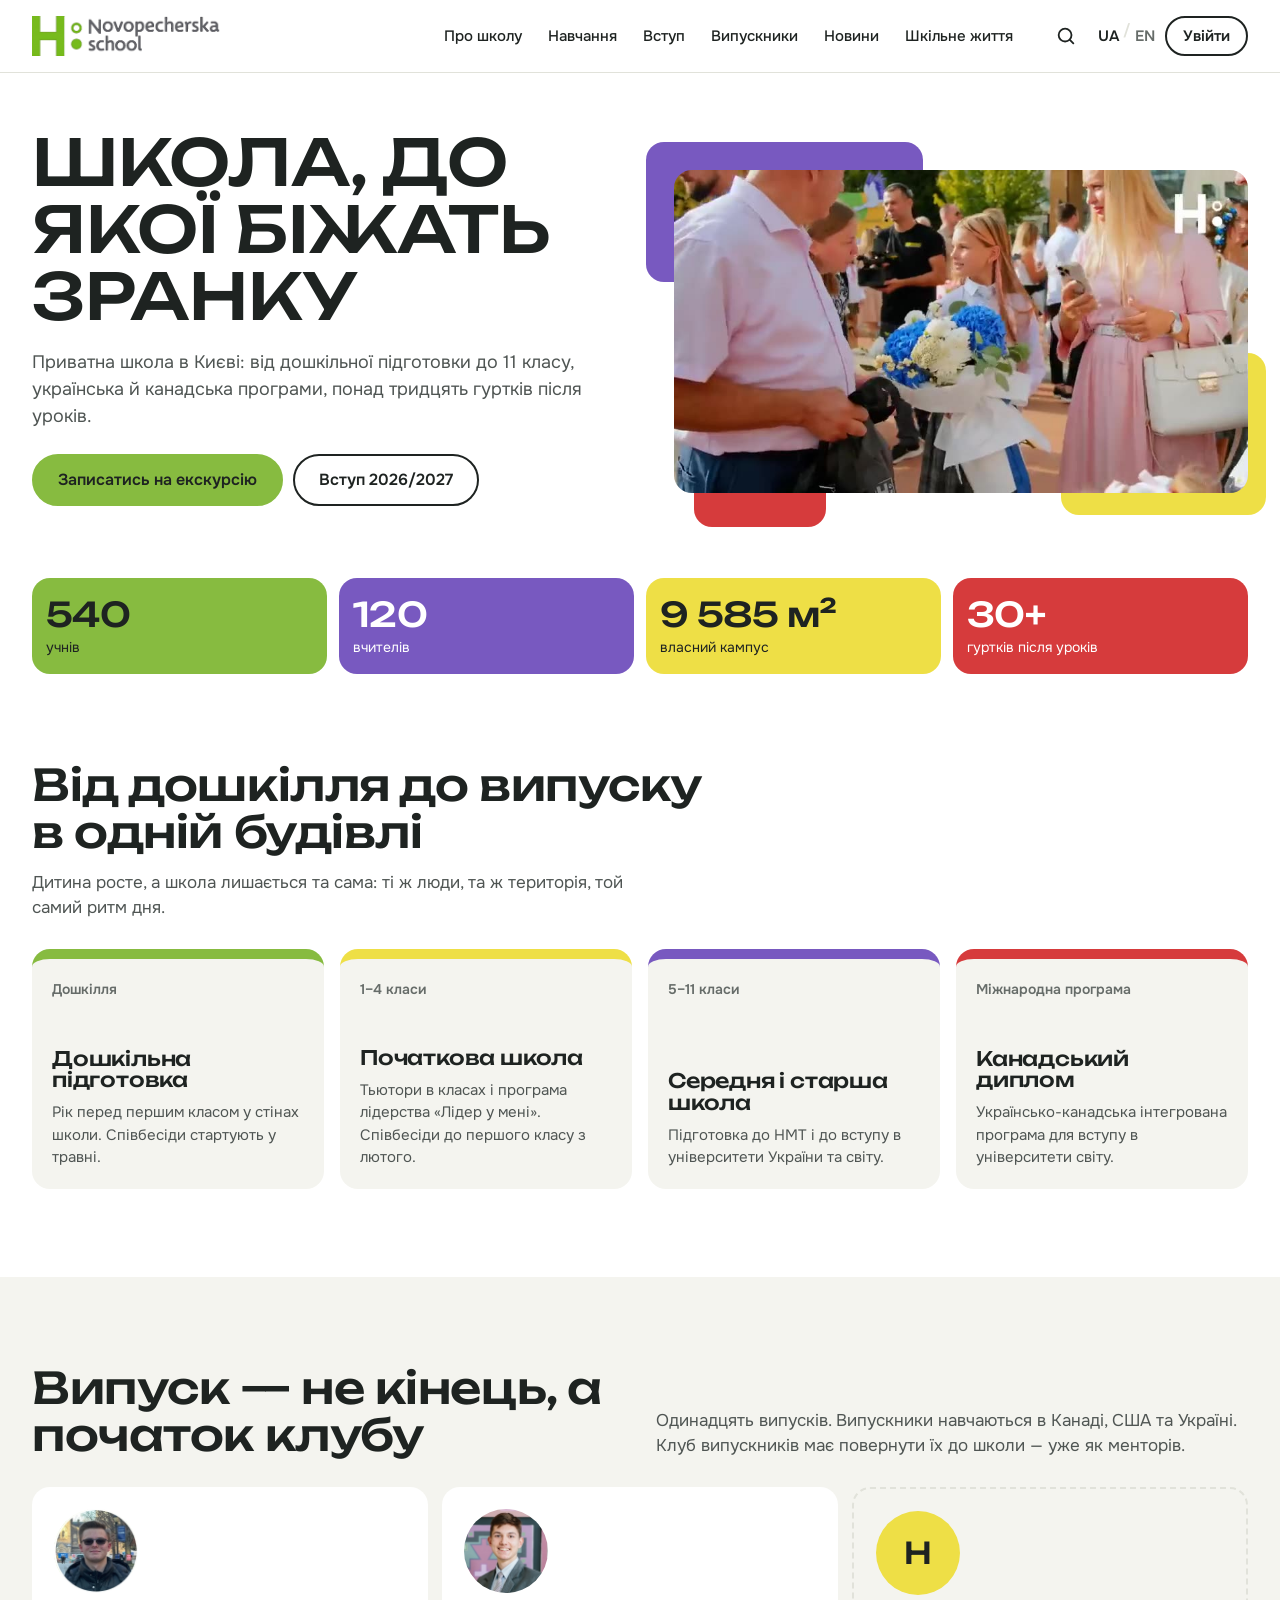
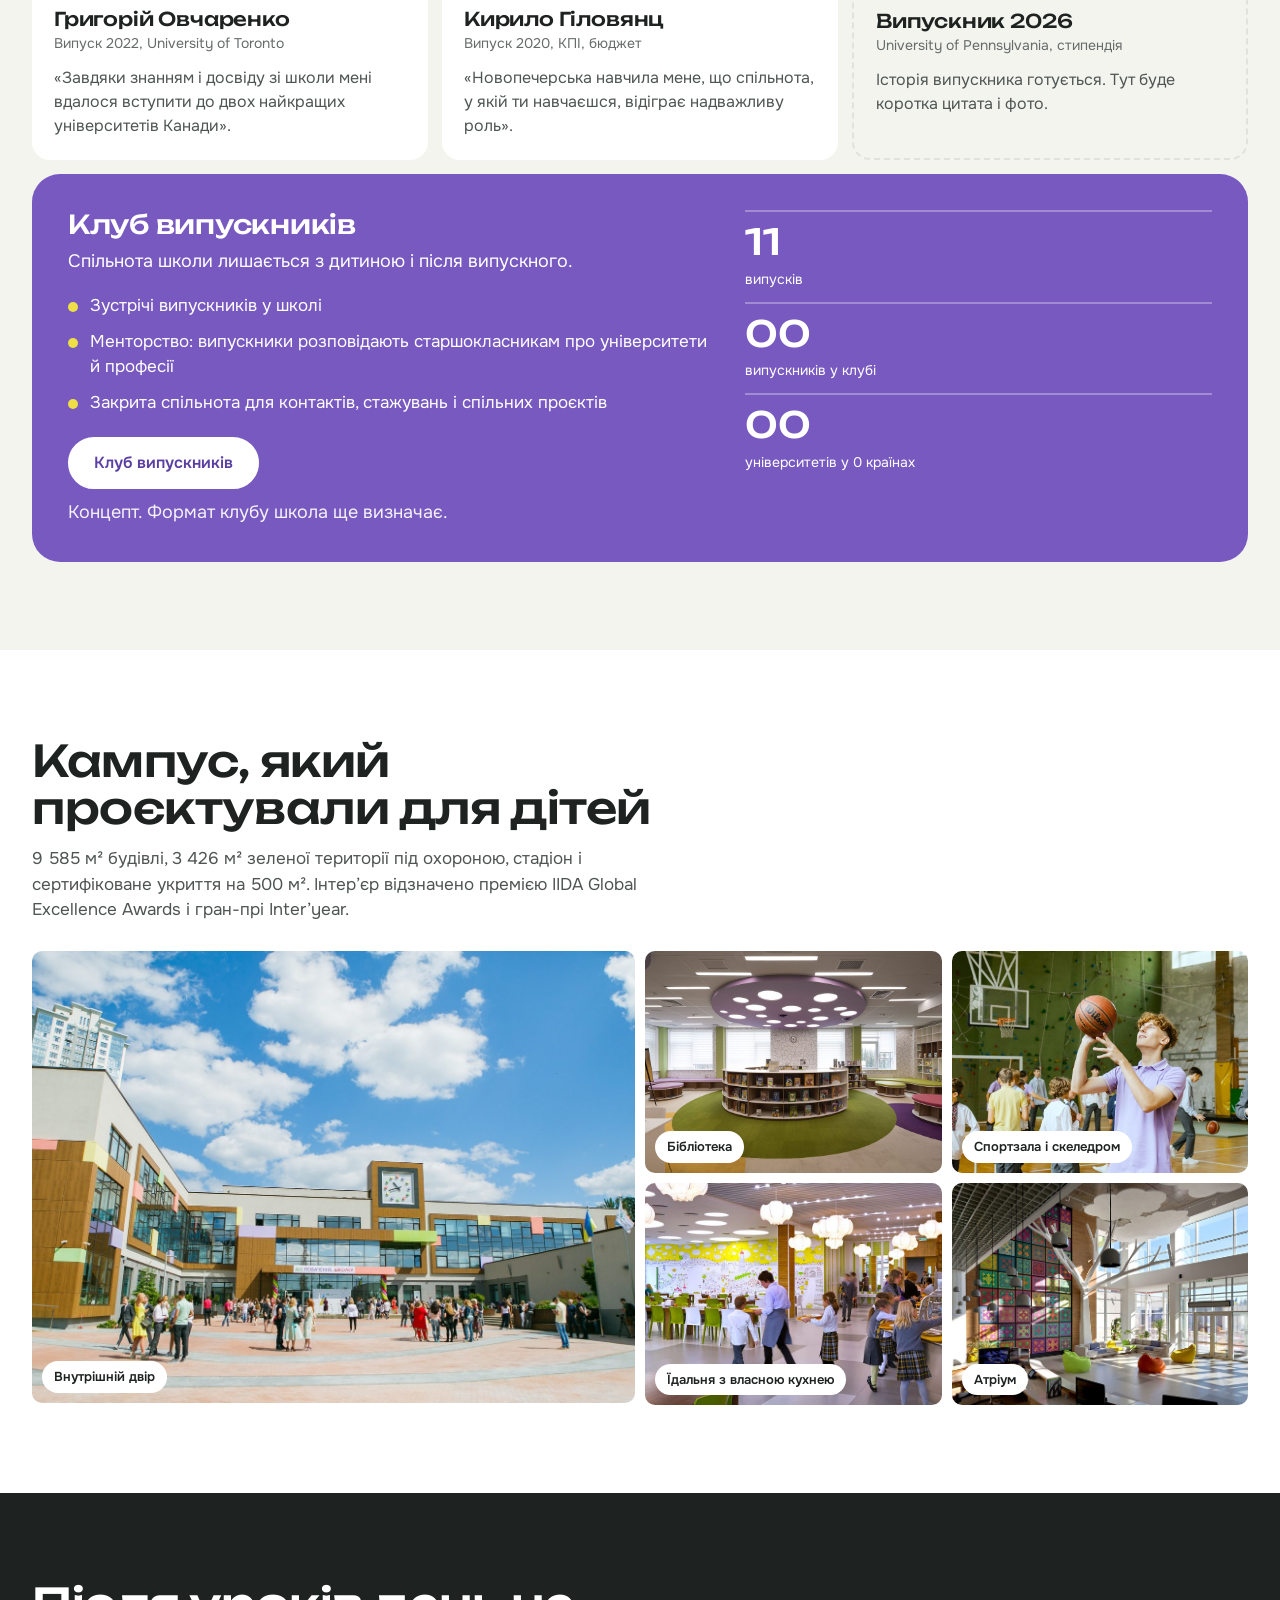
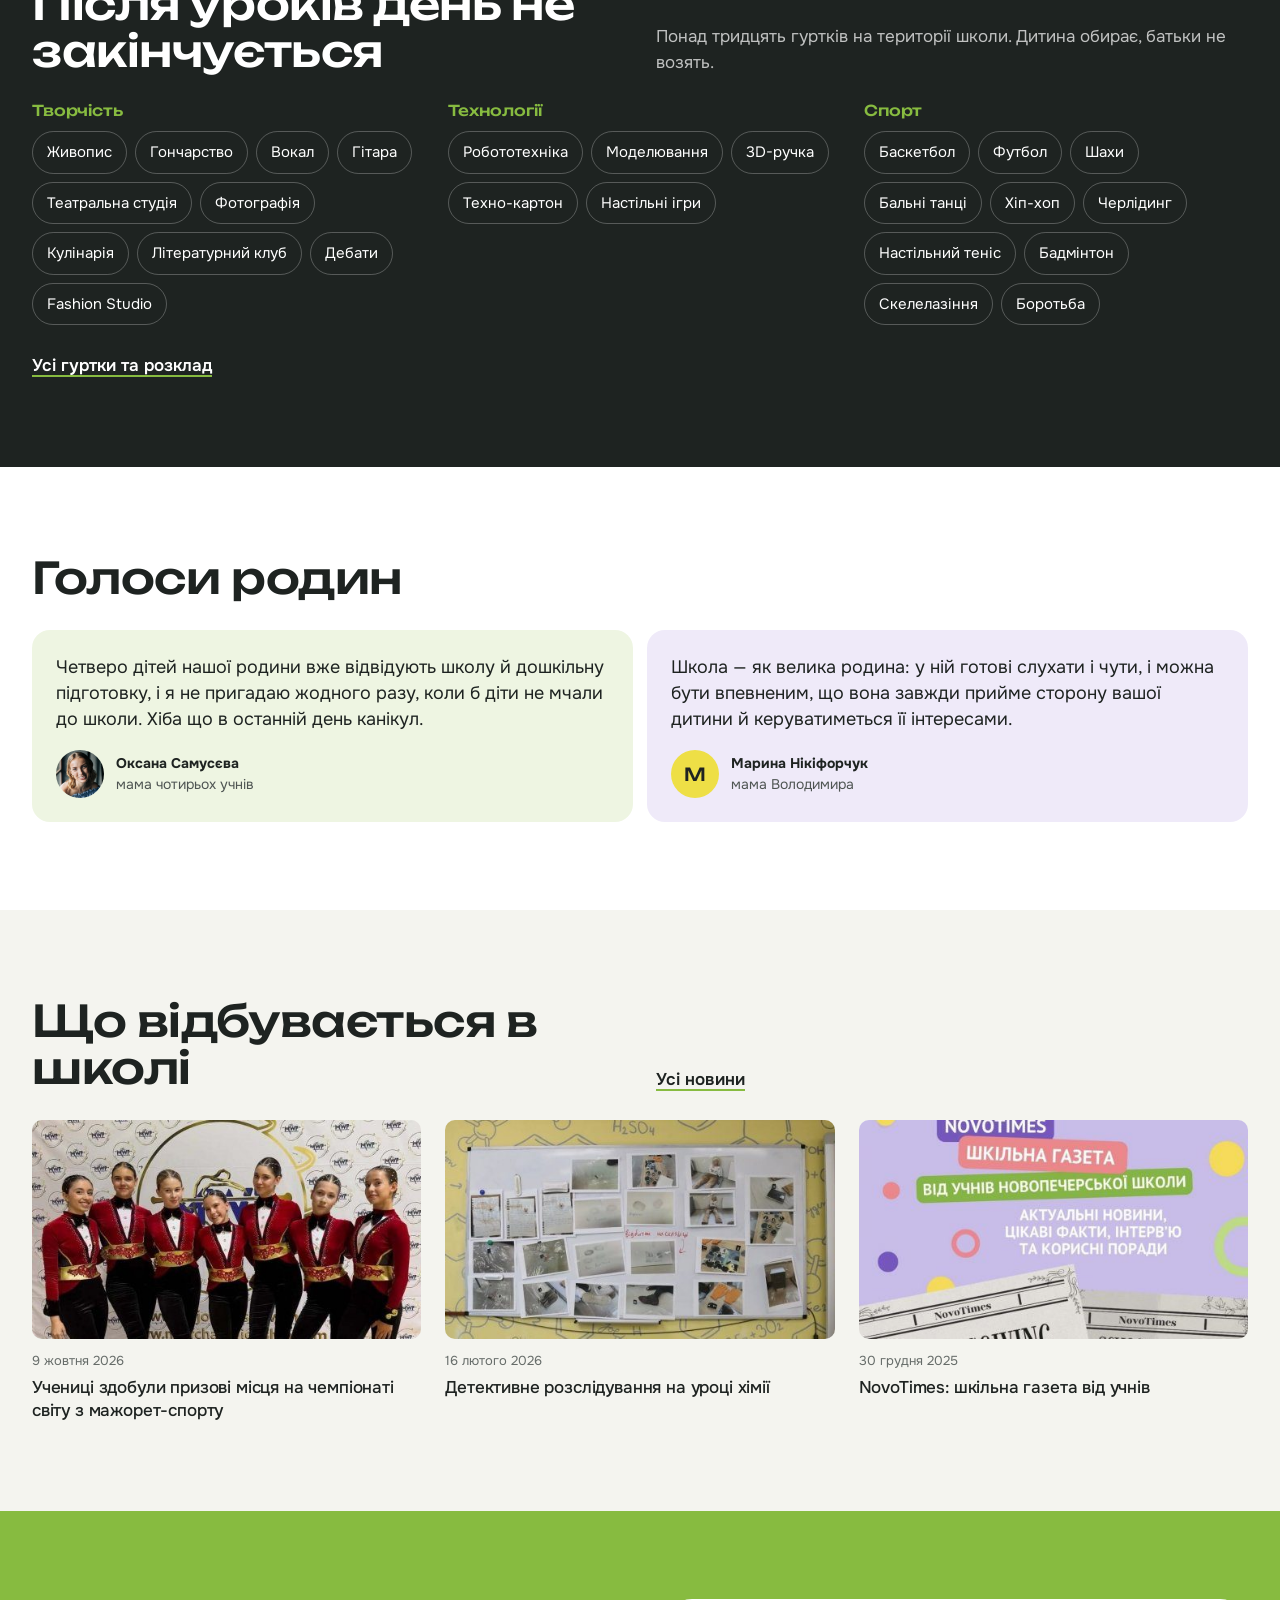
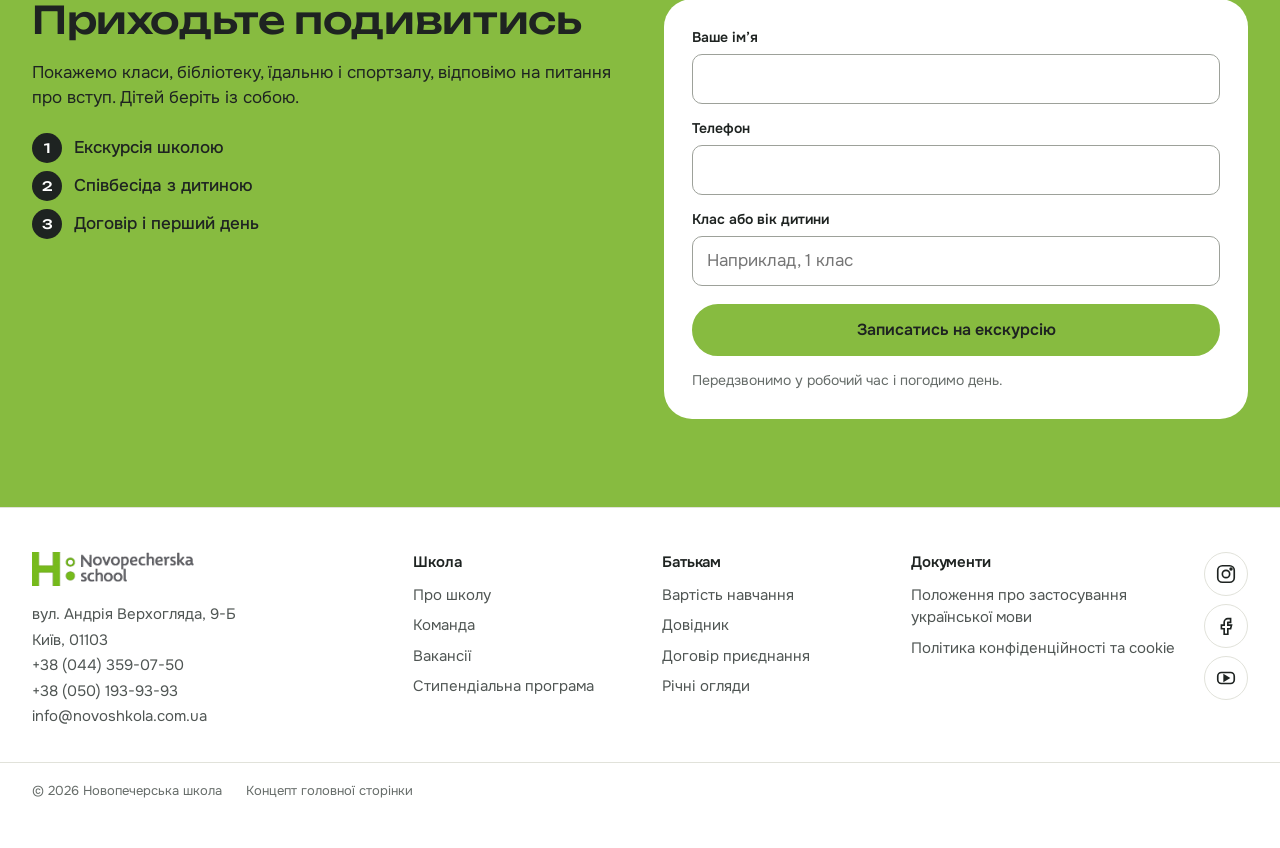
==== concept-v2/a/index.html @ 650a88fc "concept-v2: two homepage concepts (A community, B heritage) with chooser page" ====
<!doctype html>
<html lang="uk">
<head>
<meta charset="utf-8">
<meta name="viewport" content="width=device-width, initial-scale=1">
<title>Новопечерська школа — приватна школа в Києві</title>
<meta name="description" content="Приватна школа в Києві: дошкілля, 1–11 класи, українсько-канадська програма, 30+ гуртків. Запишіться на екскурсію.">
<link rel="preconnect" href="https://fonts.googleapis.com">
<link rel="preconnect" href="https://fonts.gstatic.com" crossorigin>
<link href="https://fonts.googleapis.com/css2?family=Onest:wght@400;500;600&family=Unbounded:wght@400;500;600&display=swap" rel="stylesheet">
<link rel="stylesheet" href="style.css">
</head>
<body>

<a class="skip" href="#main">До змісту</a>

<header class="top" id="top">
  <div class="wrap top__in">
    <a class="logo" href="#" aria-label="Новопечерська школа — на головну">
      <img src="../../img/image1.png" width="1608" height="342" alt="Новопечерська школа">
    </a>
    <nav class="menu" aria-label="Головне меню">
      <a href="#">Про школу</a>
      <a href="#">Навчання</a>
      <a href="#">Вступ</a>
      <a href="#alumni">Випускники</a>
      <a href="#news">Новини</a>
      <a href="#">Шкільне життя</a>
    </nav>
    <div class="tools">
      <button class="icon-btn" type="button" aria-label="Пошук по сайту">
        <svg width="22" height="22" viewBox="0 0 24 24" fill="none" stroke="currentColor" stroke-width="2" stroke-linecap="round"><circle cx="11" cy="11" r="7"/><path d="m20 20-3.5-3.5"/></svg>
      </button>
      <div class="lang" aria-label="Мова">
        <a href="#" aria-current="true">UA</a><span>/</span><a href="#">EN</a>
      </div>
      <a class="btn btn--ghost btn--s" href="#" rel="external">Увійти</a>
      <button class="burger" type="button" aria-expanded="false" aria-controls="mobile-menu" aria-label="Меню">
        <span></span><span></span>
      </button>
    </div>
  </div>
</header>

<div class="mobile-menu" id="mobile-menu" hidden>
  <nav aria-label="Меню для телефона">
    <a href="#">Про школу</a>
    <a href="#">Навчання</a>
    <a href="#">Вступ</a>
    <a href="#alumni">Випускники</a>
    <a href="#news">Новини</a>
    <a href="#">Шкільне життя</a>
  </nav>
  <div class="mobile-menu__foot">
    <a class="btn btn--primary" href="#visit">Записатись на екскурсію</a>
    <a class="btn btn--ghost" href="#" rel="external">Увійти в кабінет</a>
    <div class="lang"><a href="#" aria-current="true">UA</a><span>/</span><a href="#">EN</a></div>
  </div>
</div>

<main id="main">

<!-- Hero -->
<section class="hero">
  <div class="wrap hero__in">
    <div class="hero__text">
      <h1>Школа, до якої біжать зранку</h1>
      <p class="lead">Приватна школа в Києві: від дошкільної підготовки до 11 класу, українська й канадська програми, понад тридцять гуртків після уроків.</p>
      <div class="actions">
        <a class="btn btn--primary" href="#visit">Записатись на екскурсію</a>
        <a class="btn btn--ghost" href="#">Вступ 2026/2027</a>
      </div>
    </div>
    <div class="hero__media">
      <div class="panel panel--purple" aria-hidden="true"></div>
      <div class="panel panel--yellow" aria-hidden="true"></div>
      <div class="panel panel--red" aria-hidden="true"></div>
      <div class="hero__video">
        <video muted loop playsinline preload="none" poster="poster.jpg" width="854" height="480" data-src="../../video/hero-video.mp4"></video>
        <button class="video-toggle" type="button" aria-pressed="false" hidden>Пауза</button>
      </div>
    </div>
  </div>
  <ul class="facts wrap" aria-label="Школа в цифрах">
    <li class="facts__i facts__i--green"><strong>540</strong><span>учнів</span></li>
    <li class="facts__i facts__i--purple"><strong>120</strong><span>вчителів</span></li>
    <li class="facts__i facts__i--yellow"><strong>9&nbsp;585&nbsp;м²</strong><span>власний кампус</span></li>
    <li class="facts__i facts__i--red"><strong>30+</strong><span>гуртків після уроків</span></li>
  </ul>
</section>

<!-- Programs -->
<section class="sec" id="study">
  <div class="wrap">
    <div class="sec__head">
      <h2>Від дошкілля до випуску<br>в одній будівлі</h2>
      <p>Дитина росте, а школа лишається та сама: ті ж люди, та ж територія, той самий ритм дня.</p>
    </div>
    <div class="rail" data-rail>
      <a class="prog prog--green" href="#">
        <span class="prog__age">Дошкілля</span>
        <h3>Дошкільна підготовка</h3>
        <p>Рік перед першим класом у стінах школи. Співбесіди стартують у травні.</p>
      </a>
      <a class="prog prog--yellow" href="#">
        <span class="prog__age">1–4 класи</span>
        <h3>Початкова школа</h3>
        <p>Тьютори в класах і програма лідерства «Лідер у мені». Співбесіди до першого класу з лютого.</p>
      </a>
      <a class="prog prog--purple" href="#">
        <span class="prog__age">5–11 класи</span>
        <h3>Середня і старша школа</h3>
        <p>Підготовка до НМТ і до вступу в університети України та світу.</p>
      </a>
      <a class="prog prog--red" href="#">
        <span class="prog__age">Міжнародна програма</span>
        <h3>Канадський диплом</h3>
        <p>Українсько-канадська інтегрована програма для вступу в університети світу.</p>
      </a>
    </div>
  </div>
</section>

<!-- Alumni -->
<section class="sec sec--alumni" id="alumni">
  <div class="wrap">
    <div class="sec__head sec__head--row">
      <h2>Випуск — не кінець, а початок клубу</h2>
      <p>Одинадцять випусків. Випускники навчаються в Канаді, США та Україні. Клуб випускників має повернути їх до школи — уже як менторів.</p>
    </div>

    <div class="people">
      <article class="person">
        <img src="../../img/Ovcharenko.jpg" width="172" height="172" alt="Григорій Овчаренко" loading="lazy">
        <h3>Григорій Овчаренко</h3>
        <p class="person__meta">Випуск 2022, University of Toronto</p>
        <p>«Завдяки знанням і досвіду зі школи мені вдалося вступити до двох найкращих університетів Канади».</p>
      </article>
      <article class="person">
        <img src="../../img/Hilovyants.jpg" width="172" height="172" alt="Кирило Гіловянц" loading="lazy">
        <h3>Кирило Гіловянц</h3>
        <p class="person__meta">Випуск 2020, КПІ, бюджет</p>
        <p>«Новопечерська навчила мене, що спільнота, у якій ти навчаєшся, відіграє надважливу роль».</p>
      </article>
      <article class="person person--ph">
        <div class="person__ph" aria-hidden="true">Н</div>
        <h3>Випускник 2026</h3>
        <p class="person__meta">University of Pennsylvania, стипендія</p>
        <p>Історія випускника готується. Тут буде коротка цитата і фото.</p>
      </article>
    </div>

    <div class="club">
      <div class="club__text">
        <h3>Клуб випускників</h3>
        <p>Спільнота школи лишається з дитиною і після випускного.</p>
        <ul>
          <li>Зустрічі випускників у школі</li>
          <li>Менторство: випускники розповідають старшокласникам про університети й професії</li>
          <li>Закрита спільнота для контактів, стажувань і спільних проєктів</li>
        </ul>
        <a class="btn btn--light" href="#">Клуб випускників</a>
        <p class="note">Концепт. Формат клубу школа ще визначає.</p>
      </div>
      <div class="club__nums" aria-label="Випускники в цифрах (дані уточнюються)">
        <div><strong>11</strong><span>випусків</span></div>
        <div><strong>00</strong><span>випускників у клубі</span></div>
        <div><strong>00</strong><span>університетів у 0 країнах</span></div>
      </div>
    </div>
  </div>
</section>

<!-- Campus -->
<section class="sec" id="campus">
  <div class="wrap">
    <div class="sec__head">
      <h2>Кампус, який проєктували для дітей</h2>
      <p>9 585 м² будівлі, 3 426 м² зеленої території під охороною, стадіон і сертифіковане укриття на 500 м². Інтер’єр відзначено премією IIDA Global Excellence Awards і гран-прі Inter’year.</p>
    </div>
    <div class="mosaic">
      <figure class="mosaic__big">
        <img src="../../img/image2.jpg" width="1400" height="933" alt="Внутрішній двір школи у день знань" loading="lazy">
        <figcaption>Внутрішній двір</figcaption>
      </figure>
      <figure>
        <img src="../../img/image3.jpg" width="1400" height="644" alt="Бібліотека з круглими стелажами" loading="lazy">
        <figcaption>Бібліотека</figcaption>
      </figure>
      <figure>
        <img src="../../img/image4.jpg" width="1920" height="688" alt="Спортивна зала зі скеледромом" loading="lazy">
        <figcaption>Спортзала і скеледром</figcaption>
      </figure>
      <figure>
        <img src="../../img/image5.jpg" width="1600" height="560" alt="Їдальня з власною кухнею" loading="lazy">
        <figcaption>Їдальня з власною кухнею</figcaption>
      </figure>
      <figure>
        <img src="../../img/image8.jpg" width="1400" height="933" alt="Атріум з деревом і кріслами-мішками" loading="lazy">
        <figcaption>Атріум</figcaption>
      </figure>
    </div>
  </div>
</section>

<!-- Clubs -->
<section class="sec sec--clubs" id="clubs">
  <div class="wrap">
    <div class="sec__head sec__head--row">
      <h2>Після уроків день не закінчується</h2>
      <p>Понад тридцять гуртків на території школи. Дитина обирає, батьки не возять.</p>
    </div>
    <div class="chips-grid">
      <div class="chips">
        <h3>Творчість</h3>
        <ul>
          <li>Живопис</li><li>Гончарство</li><li>Вокал</li><li>Гітара</li><li>Театральна студія</li><li>Фотографія</li><li>Кулінарія</li><li>Літературний клуб</li><li>Дебати</li><li>Fashion Studio</li>
        </ul>
      </div>
      <div class="chips">
        <h3>Технології</h3>
        <ul>
          <li>Робототехніка</li><li>Моделювання</li><li>3D-ручка</li><li>Техно-картон</li><li>Настільні ігри</li>
        </ul>
      </div>
      <div class="chips">
        <h3>Спорт</h3>
        <ul>
          <li>Баскетбол</li><li>Футбол</li><li>Шахи</li><li>Бальні танці</li><li>Хіп-хоп</li><li>Черлідинг</li><li>Настільний теніс</li><li>Бадмінтон</li><li>Скелелазіння</li><li>Боротьба</li>
        </ul>
      </div>
    </div>
    <a class="link" href="#">Усі гуртки та розклад</a>
  </div>
</section>

<!-- Families -->
<section class="sec" id="voices">
  <div class="wrap">
    <div class="sec__head">
      <h2>Голоси родин</h2>
    </div>
    <div class="quotes">
      <blockquote class="quote quote--green">
        <p>Четверо дітей нашої родини вже відвідують школу й дошкільну підготовку, і я не пригадаю жодного разу, коли б діти не мчали до школи. Хіба що в останній день канікул.</p>
        <footer>
          <img src="../../img/Samusieva.jpeg" width="172" height="172" alt="" loading="lazy">
          <span><b>Оксана Самусєва</b><br>мама чотирьох учнів</span>
        </footer>
      </blockquote>
      <blockquote class="quote quote--purple">
        <p>Школа — як велика родина: у ній готові слухати і чути, і можна бути впевненим, що вона завжди прийме сторону вашої дитини й керуватиметься її інтересами.</p>
        <footer>
          <span class="quote__ph" aria-hidden="true">М</span>
          <span><b>Марина Нікіфорчук</b><br>мама Володимира</span>
        </footer>
      </blockquote>
    </div>
  </div>
</section>

<!-- News -->
<section class="sec sec--news" id="news">
  <div class="wrap">
    <div class="sec__head sec__head--row">
      <h2>Що відбувається в школі</h2>
      <a class="link" href="#">Усі новини</a>
    </div>
    <div class="rail" data-rail>
      <a class="news" href="#">
        <img src="../../img/image14.jpg" width="480" height="270" alt="" loading="lazy">
        <time datetime="2026-10-09">9 жовтня 2026</time>
        <h3>Учениці здобули призові місця на чемпіонаті світу з мажорет-спорту</h3>
      </a>
      <a class="news" href="#">
        <img src="../../img/image10.jpg" width="480" height="270" alt="" loading="lazy">
        <time datetime="2026-02-16">16 лютого 2026</time>
        <h3>Детективне розслідування на уроці хімії</h3>
      </a>
      <a class="news" href="#">
        <img src="../../img/image13.jpg" width="480" height="270" alt="" loading="lazy">
        <time datetime="2025-12-30">30 грудня 2025</time>
        <h3>NovoTimes: шкільна газета від учнів</h3>
      </a>
    </div>
  </div>
</section>

<!-- Visit -->
<section class="sec sec--visit" id="visit">
  <div class="wrap visit">
    <h2 class="visit__title">Приходьте подивитись</h2>
    <div class="visit__text">
      <p>Покажемо класи, бібліотеку, їдальню і спортзалу, відповімо на питання про вступ. Дітей беріть із собою.</p>
      <ol class="steps">
        <li>Екскурсія школою</li>
        <li>Співбесіда з дитиною</li>
        <li>Договір і перший день</li>
      </ol>
    </div>
    <form class="form" action="#" method="post" novalidate>
      <label>Ваше ім’я<input type="text" name="name" autocomplete="name" required></label>
      <label>Телефон<input type="tel" name="phone" autocomplete="tel" inputmode="tel" required></label>
      <label>Клас або вік дитини<input type="text" name="grade" placeholder="Наприклад, 1 клас"></label>
      <button class="btn btn--primary" type="submit">Записатись на екскурсію</button>
      <p class="form__note" aria-live="polite">Передзвонимо у робочий час і погодимо день.</p>
    </form>
  </div>
</section>

<div class="sticky-cta">
  <a class="btn btn--primary" href="#visit">Записатись на екскурсію</a>
</div>

</main>

<footer class="foot">
  <div class="wrap foot__in">
    <div class="foot__brand">
      <img src="../../img/image1.png" width="1608" height="342" alt="Новопечерська школа" loading="lazy">
      <address>
        вул. Андрія Верхогляда, 9-Б<br>Київ, 01103<br>
        <a href="tel:+380443590750">+38 (044) 359-07-50</a><br>
        <a href="tel:+380501939393">+38 (050) 193-93-93</a><br>
        <a href="mailto:info@novoshkola.com.ua">info@novoshkola.com.ua</a>
      </address>
    </div>
    <nav class="foot__col" aria-label="Школа">
      <h3>Школа</h3>
      <a href="#">Про школу</a><a href="#">Команда</a><a href="#">Вакансії</a><a href="#">Стипендіальна програма</a>
    </nav>
    <nav class="foot__col" aria-label="Батькам">
      <h3>Батькам</h3>
      <a href="#">Вартість навчання</a><a href="#">Довідник</a><a href="#">Договір приєднання</a><a href="#">Річні огляди</a>
    </nav>
    <nav class="foot__col" aria-label="Документи">
      <h3>Документи</h3>
      <a href="#">Положення про застосування української мови</a><a href="#">Політика конфіденційності та cookie</a>
    </nav>
    <div class="foot__social" aria-label="Соцмережі">
      <a href="#" aria-label="Instagram"><svg width="22" height="22" viewBox="0 0 24 24" fill="none" stroke="currentColor" stroke-width="1.8"><rect x="3" y="3" width="18" height="18" rx="5"/><circle cx="12" cy="12" r="4"/><circle cx="17.5" cy="6.5" r="1" fill="currentColor"/></svg></a>
      <a href="#" aria-label="Facebook"><svg width="22" height="22" viewBox="0 0 24 24" fill="none" stroke="currentColor" stroke-width="1.8"><path d="M14 8h3V4h-3a4 4 0 0 0-4 4v3H7v4h3v6h4v-6h3l1-4h-4V8.5A.5.5 0 0 1 14 8z"/></svg></a>
      <a href="#" aria-label="YouTube"><svg width="22" height="22" viewBox="0 0 24 24" fill="none" stroke="currentColor" stroke-width="1.8"><rect x="3" y="6" width="18" height="12" rx="4"/><path d="m10 9 5 3-5 3z" fill="currentColor"/></svg></a>
    </div>
  </div>
  <div class="wrap foot__legal">
    <span>© 2026 Новопечерська школа</span>
    <span>Концепт головної сторінки</span>
  </div>
</footer>


<script src="script.js" defer></script>
</body>
</html>
---- concept-v2/a/style.css ----
/* Concept A. Mobile first: base styles are for 360px, breakpoints 768 / 1024 / 1440 widen. */

:root {
  --green: #87BB40;
  --green-deep: #5A8C1E;
  --purple: #7859C0;
  --purple-deep: #5B3FA3;
  --red: #D63B3C;
  --yellow: #EEDF46;
  --ink: #1E2321;
  --ink-2: #4F5553;
  --ink-3: #666C69;
  --paper: #FFFFFF;
  --paper-2: #F4F4EF;
  --line: #E1E2DA;
  --line-strong: #9DA19A;

  --display: 'Unbounded', 'Arial Black', sans-serif;
  --text: 'Onest', system-ui, -apple-system, 'Segoe UI', sans-serif;

  --r-s: 10px;
  --r: 18px;
  --r-l: 28px;
  --gutter: 16px;
  --sec: 56px;
  --max: 1280px;
}

*, *::before, *::after { box-sizing: border-box; }
html { scroll-behavior: smooth; -webkit-text-size-adjust: 100%; }
@media (prefers-reduced-motion: reduce) {
  html { scroll-behavior: auto; }
  *, *::before, *::after { transition: none !important; animation: none !important; }
}
body {
  margin: 0;
  font: 400 17px/1.5 var(--text);
  color: var(--ink);
  background: var(--paper);
  overflow-x: hidden;
}
body.menu-open { overflow: hidden; }
img, video { display: block; max-width: 100%; height: auto; }
a { color: inherit; }
h1, h2, h3, h4 { margin: 0; font-family: var(--display); font-weight: 500; line-height: 1.08; letter-spacing: -0.01em; }
p { margin: 0; }
ul, ol { margin: 0; padding: 0; list-style: none; }
button { font: inherit; color: inherit; }
:focus-visible { outline: 3px solid var(--purple); outline-offset: 3px; }

section[id], main[id] { scroll-margin-top: 72px; }
.wrap { width: 100%; max-width: var(--max); margin: 0 auto; padding-left: var(--gutter); padding-right: var(--gutter); }
.skip { position: absolute; left: -999px; top: 8px; background: var(--ink); color: #fff; padding: 8px 14px; border-radius: 8px; z-index: 100; }
.skip:focus { left: 8px; }

/* Buttons */
.btn {
  display: inline-flex; align-items: center; justify-content: center;
  min-height: 52px; padding: 0 24px; border-radius: 999px;
  font: 600 16px/1 var(--text); text-decoration: none; border: 2px solid transparent;
  cursor: pointer; white-space: nowrap; transition: background-color .15s, color .15s, border-color .15s;
}
.btn--primary { background: var(--green); color: var(--ink); border-color: var(--green); }
.btn--primary:hover { background: #95CB4C; border-color: #95CB4C; }
.btn--ghost { background: transparent; color: var(--ink); border-color: var(--ink); }
.btn--ghost:hover { background: var(--ink); color: #fff; }
.btn--light { background: #fff; color: var(--purple-deep); border-color: #fff; }
.btn--light:hover { background: var(--yellow); border-color: var(--yellow); color: var(--ink); }
.btn--s { min-height: 40px; padding: 0 16px; font-size: 15px; }
.link { font-weight: 600; text-decoration: underline; text-underline-offset: 4px; text-decoration-thickness: 2px; text-decoration-color: var(--green); }
.link:hover { text-decoration-color: var(--ink); }

/* Header */
.top { position: sticky; top: 0; z-index: 50; background: rgba(255,255,255,.94); backdrop-filter: blur(8px); border-bottom: 1px solid var(--line); }
.top__in { display: flex; align-items: center; gap: 12px; min-height: 64px; }
.logo { display: block; margin-right: auto; }
.logo img { width: 164px; height: auto; }
.menu { display: none; }
.tools { display: flex; align-items: center; gap: 6px; }
.icon-btn { display: inline-flex; align-items: center; justify-content: center; width: 44px; height: 44px; border: 0; background: none; border-radius: 50%; cursor: pointer; }
.icon-btn:hover { background: var(--paper-2); }
.lang { display: none; font-weight: 600; font-size: 15px; }
.lang a { text-decoration: none; padding: 6px 4px; color: var(--ink-3); }
.lang a[aria-current] { color: var(--ink); }
.lang span { color: var(--line); }
.top .btn--ghost { display: none; }
.burger { width: 44px; height: 44px; border: 0; background: none; display: grid; place-content: center; gap: 6px; cursor: pointer; border-radius: 50%; }
.burger span { display: block; width: 22px; height: 2px; background: var(--ink); transition: transform .2s; }
.burger[aria-expanded="true"] span:first-child { transform: translateY(4px) rotate(45deg); }
.burger[aria-expanded="true"] span:last-child { transform: translateY(-4px) rotate(-45deg); }

.mobile-menu { position: fixed; inset: 64px 0 0 0; z-index: 49; background: var(--paper); padding: 24px var(--gutter) 32px; display: flex; flex-direction: column; justify-content: space-between; overflow: auto; }
.mobile-menu[hidden] { display: none; }
.mobile-menu nav { display: grid; }
.mobile-menu nav a { font: 500 26px/1.2 var(--display); text-decoration: none; padding: 14px 0; border-bottom: 1px solid var(--line); }
.mobile-menu__foot { display: grid; gap: 10px; padding-top: 24px; }
.mobile-menu__foot .lang { display: flex; justify-content: center; }

/* Hero */
.hero { padding-top: 32px; }
.hero__in { display: grid; gap: 28px; }
.hero h1 { font-size: clamp(32px, 9vw, 44px); text-transform: uppercase; letter-spacing: 0; line-height: 1.05; text-wrap: balance; }
.lead { margin-top: 18px; font-size: 18px; color: var(--ink-2); max-width: 34em; }
.actions { display: flex; flex-wrap: wrap; gap: 10px; margin-top: 24px; }
.actions .btn { flex: 1 1 100%; }

.hero__media { position: relative; padding: 18px 0 0 18px; }
.panel { position: absolute; border-radius: var(--r); }
.panel--purple { background: var(--purple); width: 42%; height: 38%; left: 0; top: 0; }
.panel--yellow { background: var(--yellow); width: 34%; height: 46%; right: -6px; bottom: -14px; }
.panel--red { background: var(--red); width: 22%; height: 20%; left: 8%; bottom: -22px; }
.hero__video { position: relative; border-radius: var(--r); overflow: hidden; aspect-ratio: 16/9; background: var(--ink); }
.hero__video video { width: 100%; height: 100%; object-fit: cover; }
.video-toggle { position: absolute; right: 12px; bottom: 12px; min-height: 36px; padding: 0 14px; border: 0; border-radius: 999px; background: rgba(255,255,255,.9); font: 600 13px var(--text); cursor: pointer; }
.video-toggle[hidden] { display: none; }

.facts { display: grid; grid-template-columns: 1fr 1fr; gap: 8px; margin-top: 44px; }
.facts__i { padding: 16px 14px; border-radius: var(--r); min-height: 96px; display: flex; flex-direction: column; justify-content: flex-end; }
.facts__i strong { font: 500 26px/1 var(--display); letter-spacing: -0.02em; white-space: nowrap; }
.facts__i span { margin-top: 6px; font-size: 14px; }
.facts__i--green { background: var(--green); }
.facts__i--purple { background: var(--purple); color: #fff; }
.facts__i--yellow { background: var(--yellow); }
.facts__i--red { background: var(--red); color: #fff; }

/* Sections */
.sec { padding: var(--sec) 0; }
.sec__head { margin-bottom: 28px; }
.sec__head h2 { font-size: clamp(26px, 6.4vw, 34px); max-width: 16em; }
.sec__head p { margin-top: 14px; color: var(--ink-2); max-width: 36em; font-size: 17px; }
.sec__head--row { display: grid; gap: 14px; }
.sec__head--row p { margin-top: 0; }

/* Horizontal rail on mobile, grid on wide */
.rail { display: flex; gap: 12px; overflow-x: auto; scroll-snap-type: x mandatory; padding: 4px var(--gutter) 12px; margin: 0 calc(-1 * var(--gutter)); scrollbar-width: none; }
.rail::-webkit-scrollbar { display: none; }
.rail > * { flex: 0 0 74%; scroll-snap-align: start; }

/* Programs */
.prog { display: flex; flex-direction: column; min-height: 240px; padding: 20px; border-radius: var(--r); text-decoration: none; background: var(--paper-2); border-top: 10px solid var(--line); transition: transform .15s; }
.prog:hover { transform: translateY(-3px); }
.prog--green { border-top-color: var(--green); }
.prog--yellow { border-top-color: var(--yellow); }
.prog--purple { border-top-color: var(--purple); }
.prog--red { border-top-color: var(--red); }
.prog__age { font-size: 14px; font-weight: 600; color: var(--ink-3); }
.prog h3 { margin-top: auto; font-size: 20px; }
.prog p { margin-top: 10px; color: var(--ink-2); font-size: 15px; }

/* Alumni */
.sec--alumni { background: var(--paper-2); }
.people { display: grid; gap: 14px; }
.person { background: var(--paper); border-radius: var(--r); padding: 22px; }
.person img, .person__ph { width: 84px; height: 84px; border-radius: 50%; object-fit: cover; }
.person__ph { display: grid; place-content: center; background: var(--yellow); font: 500 30px var(--display); }
.person h3 { margin-top: 16px; font-size: 19px; }
.person__meta { margin-top: 4px; font-size: 14px; color: var(--ink-3); }
.person p:not(.person__meta) { margin-top: 12px; color: var(--ink-2); font-size: 16px; }
.person--ph { border: 2px dashed var(--line); background: transparent; }

.club { margin-top: 14px; background: var(--purple); color: #fff; border-radius: var(--r-l); padding: 28px 22px; display: grid; gap: 24px; }
.club h3 { font-size: 26px; }
.club__text > p { margin-top: 10px; font-size: 18px; }
.club ul { margin-top: 18px; display: grid; gap: 10px; }
.club li { padding-left: 22px; position: relative; }
.club li::before { content: ""; position: absolute; left: 0; top: 9px; width: 10px; height: 10px; border-radius: 50%; background: var(--yellow); }
.club .btn { margin-top: 22px; }
.note { margin-top: 14px; font-size: 13px; opacity: .92; }
.club__nums { display: grid; gap: 12px; align-content: start; }
.club__nums div { border-top: 2px solid rgba(255,255,255,.3); padding-top: 12px; }
.club__nums strong { font: 500 36px/1 var(--display); }
.club__nums span { display: block; margin-top: 6px; font-size: 14px; }

/* Campus */
.mosaic { display: grid; gap: 10px; grid-template-columns: 1fr 1fr; }
.mosaic figure { margin: 0; position: relative; border-radius: var(--r-s); overflow: hidden; aspect-ratio: 4/3; }
.mosaic__big { grid-column: 1 / -1; aspect-ratio: 16/10; }
.mosaic__big img { object-position: 50% 80%; }
.mosaic img { width: 100%; height: 100%; object-fit: cover; }
.mosaic figcaption { position: absolute; left: 10px; bottom: 10px; background: var(--paper); padding: 5px 10px; border-radius: 999px; font-size: 12px; font-weight: 600; }

/* Clubs */
.sec--clubs { background: var(--ink); color: #fff; }
.sec--clubs .sec__head p { color: rgba(255,255,255,.72); }
.chips-grid { display: grid; gap: 24px; }
.chips h3 { font-size: 15px; font-weight: 500; color: var(--green); margin-bottom: 12px; }
.chips ul { display: flex; flex-wrap: wrap; gap: 8px; }
.chips li { padding: 9px 14px; border: 1px solid rgba(255,255,255,.25); border-radius: 999px; font-size: 15px; }
.sec--clubs .link { display: inline-block; margin-top: 28px; }

/* Quotes */
.quotes { display: grid; gap: 14px; }
.quote { margin: 0; padding: 24px; border-radius: var(--r); }
.quote--green { background: #EEF5E2; }
.quote--purple { background: #EFEAF9; }
.quote p { font-size: 18px; line-height: 1.45; }
.quote footer { display: flex; align-items: center; gap: 12px; margin-top: 18px; font-size: 14px; color: var(--ink-2); }
.quote footer img, .quote__ph { width: 48px; height: 48px; border-radius: 50%; object-fit: cover; flex: 0 0 auto; }
.quote__ph { display: grid; place-content: center; background: var(--yellow); color: var(--ink); font: 500 18px var(--display); }
.quote b { color: var(--ink); }

/* News */
.sec--news { background: var(--paper-2); }
.news { display: block; text-decoration: none; }
.news img { border-radius: var(--r-s); aspect-ratio: 16/9; object-fit: cover; width: 100%; }
.news time { display: block; margin-top: 12px; font-size: 13px; color: var(--ink-3); }
.news h3 { margin-top: 6px; font: 500 17px/1.35 var(--text); }
.news:hover h3 { text-decoration: underline; text-underline-offset: 3px; }

/* Visit */
.sec--visit { background: var(--green); }
.visit { display: grid; gap: 24px; grid-template-areas: "title" "form" "text"; }
.visit__title { grid-area: title; font-size: clamp(28px, 7vw, 38px); }
.visit__text { grid-area: text; }
.form { grid-area: form; }
.visit__text > p { font-size: 17px; }
.steps { margin-top: 22px; display: grid; gap: 8px; counter-reset: s; }
.steps li { counter-increment: s; display: flex; align-items: center; gap: 12px; font-weight: 500; }
.steps li::before { content: counter(s); display: grid; place-content: center; width: 30px; height: 30px; border-radius: 50%; background: var(--ink); color: #fff; font: 500 13px var(--display); flex: 0 0 auto; }
.form { background: var(--paper); border-radius: var(--r-l); padding: 22px; display: grid; gap: 14px; }
.form label { display: grid; gap: 6px; font-size: 14px; font-weight: 600; }
.form input { font: 400 17px var(--text); padding: 13px 14px; border: 1.5px solid var(--line-strong); border-radius: var(--r-s); background: var(--paper); min-height: 50px; }
.form input[aria-invalid="true"] { border-color: var(--red); }
.form input:focus { outline: 3px solid var(--green); outline-offset: 0; border-color: var(--green); }
.form .btn { width: 100%; margin-top: 4px; }
.form__note { font-size: 14px; color: var(--ink-3); }
.form__note.is-error { color: var(--red); font-weight: 600; }

/* Footer */
.foot { background: var(--paper); border-top: 1px solid var(--line); padding: 44px 0 110px; font-size: 15px; }
.foot__in { display: grid; gap: 28px; }
.foot__brand img { width: 164px; }
.foot address { font-style: normal; margin-top: 16px; line-height: 1.7; color: var(--ink-2); }
.foot address a { text-decoration: none; }
.foot__col { display: grid; gap: 8px; align-content: start; }
.foot__col h3 { font: 600 15px var(--text); margin-bottom: 4px; }
.foot__col a { text-decoration: none; color: var(--ink-2); }
.foot__col a:hover { color: var(--ink); text-decoration: underline; }
.foot__social { display: flex; gap: 8px; }
.foot__social a { display: grid; place-content: center; width: 44px; height: 44px; border-radius: 50%; border: 1px solid var(--line); }
.foot__social a:hover { background: var(--paper-2); }
.foot__legal { display: flex; flex-wrap: wrap; gap: 8px 24px; margin-top: 32px; padding-top: 18px; border-top: 1px solid var(--line); color: var(--ink-3); font-size: 13px; }

/* Sticky CTA (phones) */
.sticky-cta { position: fixed; left: 0; right: 0; bottom: 0; z-index: 40; padding: 10px var(--gutter) max(10px, env(safe-area-inset-bottom)); background: rgba(255,255,255,.92); backdrop-filter: blur(8px); border-top: 1px solid var(--line); transition: transform .25s; }
.sticky-cta .btn { width: 100%; }
.sticky-cta.is-hidden { transform: translateY(110%); }
body.menu-open .sticky-cta { display: none; }

/* ===== 768 ===== */
@media (min-width: 768px) {
  :root { --gutter: 32px; --sec: 88px; }
  .top__in { min-height: 72px; }
  .logo img { width: 190px; }
  .lang { display: flex; }
  .top .btn--ghost { display: inline-flex; }
  .mobile-menu { inset-top: 72px; top: 72px; }
  .actions .btn { flex: 0 0 auto; }
  .hero h1 { font-size: clamp(44px, 6vw, 64px); }
  .facts { grid-template-columns: repeat(4, 1fr); gap: 12px; }
  .facts__i strong { font-size: 34px; }
  .rail { overflow: visible; margin: 0; padding: 0; display: grid; grid-template-columns: 1fr 1fr; }
  .rail > * { flex: auto; }
  .sec__head--row { grid-template-columns: 1fr 1fr; align-items: end; gap: 32px; }
  .people { grid-template-columns: repeat(3, 1fr); }
  .club { grid-template-columns: 1.4fr 1fr; padding: 36px; }
  .mosaic__big { aspect-ratio: 16/8; }
  .chips-grid { grid-template-columns: 1fr; }
  .quotes { grid-template-columns: 1fr 1fr; }
  .visit { grid-template-columns: 1fr 1fr; grid-template-rows: auto 1fr; grid-template-areas: "title form" "text form"; align-items: start; gap: 20px 48px; }
  .form { align-self: start; }
  .form { padding: 28px; }
  .foot { padding-bottom: 48px; }
  .foot__in { grid-template-columns: 1.4fr 1fr 1fr 1fr; }
  .foot__social { grid-column: 1 / -1; }
  .sticky-cta { display: none; }
}

/* ===== 1024 ===== */
@media (min-width: 1024px) {
  .menu { display: flex; gap: 4px; margin-right: 8px; }
  .menu a { text-decoration: none; font-weight: 500; font-size: 15px; padding: 10px 11px; border-radius: 999px; }
  .menu a:hover { background: var(--paper-2); }
  .burger { display: none; }
  .hero { padding-top: 56px; }
  .hero__in { grid-template-columns: 1fr 1.08fr; align-items: center; gap: 56px; }
  .hero__media { padding: 28px 0 0 28px; }
  .panel--purple { width: 46%; height: 40%; }
  .panel--yellow { right: -18px; bottom: -22px; }
  .panel--red { bottom: -34px; }
  .facts { margin-top: 72px; }
  .rail { grid-template-columns: repeat(4, 1fr); gap: 16px; }
  .sec--news .rail { grid-template-columns: repeat(3, 1fr); gap: 24px; }
  .sec__head h2 { font-size: clamp(34px, 3.4vw, 46px); }
  .mosaic { grid-template-columns: repeat(4, 1fr); }
  .mosaic__big { grid-column: 1 / 3; grid-row: 1 / 3; aspect-ratio: auto; }
  .mosaic figcaption { font-size: 13px; padding: 6px 12px; }
  .chips-grid { grid-template-columns: repeat(3, 1fr); gap: 32px; }
  .foot__in { grid-template-columns: 1.6fr 1fr 1fr 1.2fr auto; }
  .foot__social { grid-column: auto; flex-direction: column; }
}

/* ===== 1440 ===== */
@media (min-width: 1440px) {
  :root { --sec: 112px; }
  .hero h1 { font-size: 60px; }
  .lead { font-size: 20px; }
}
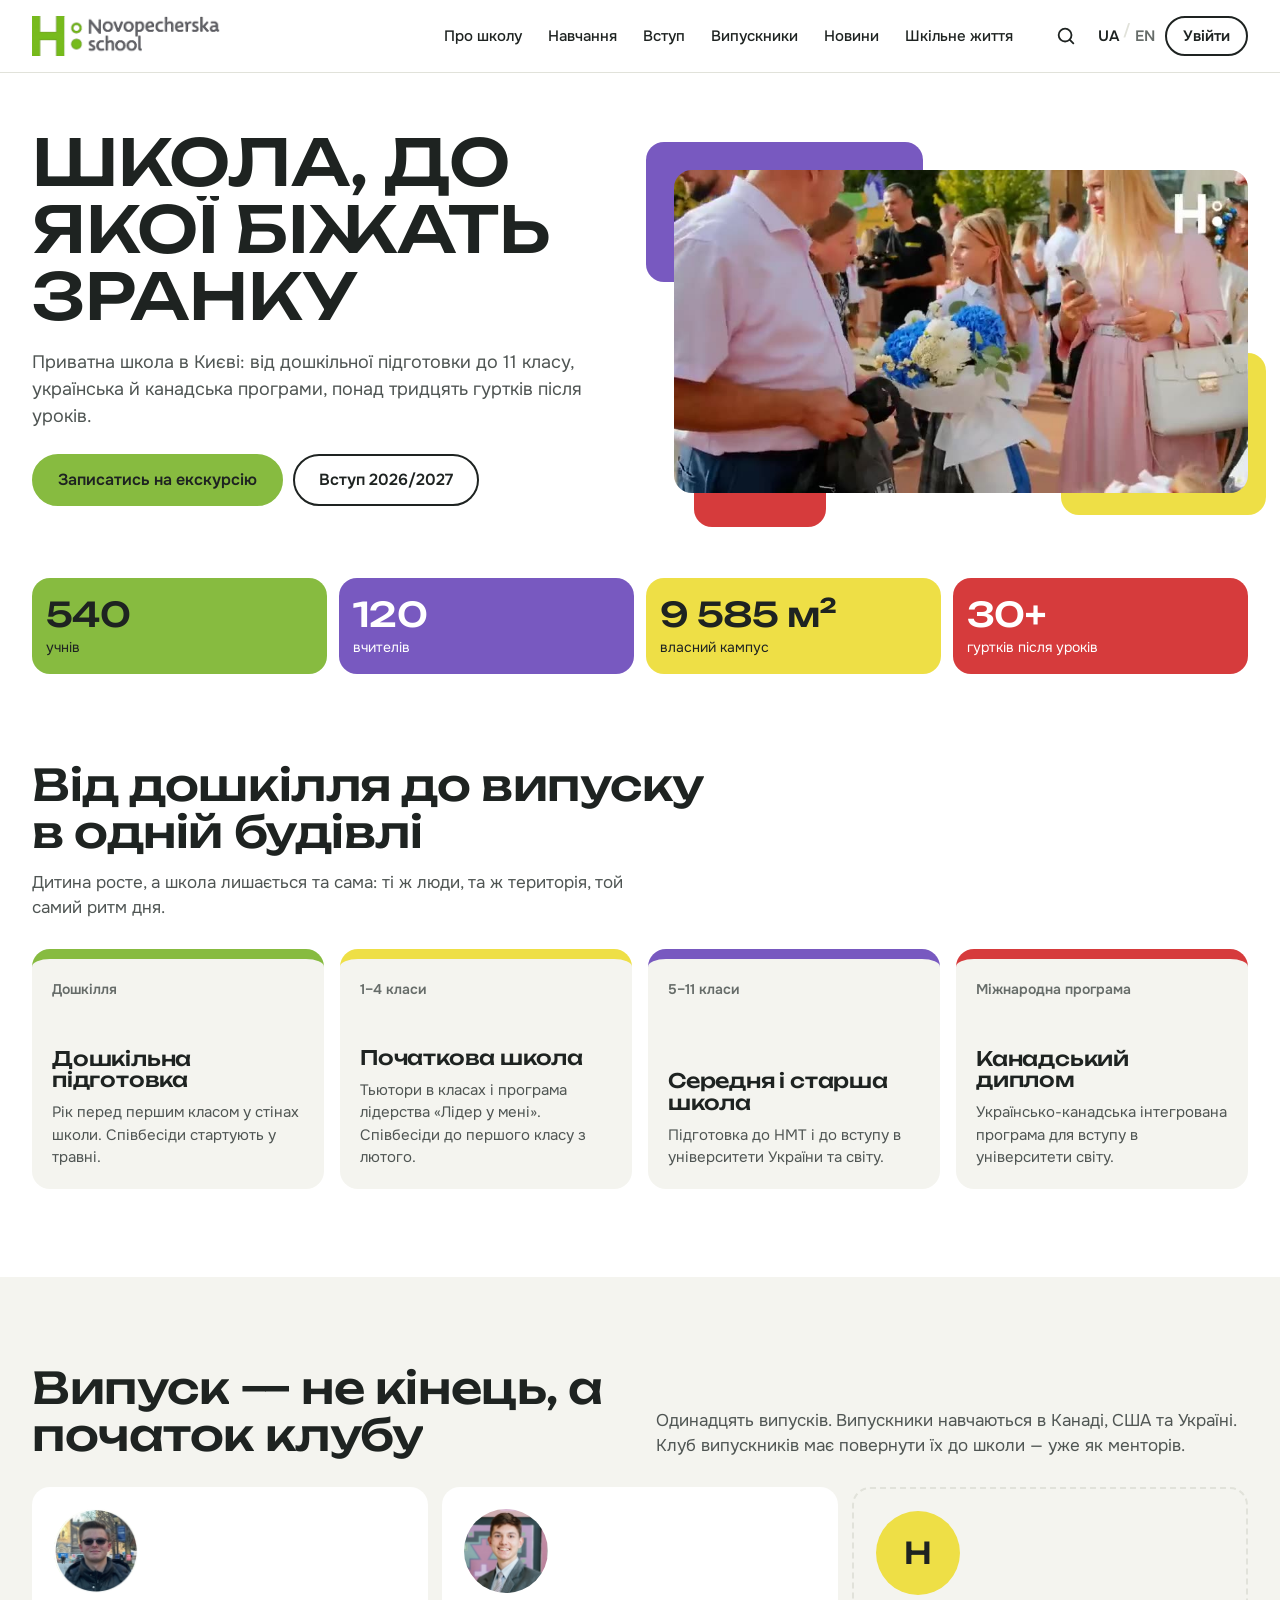
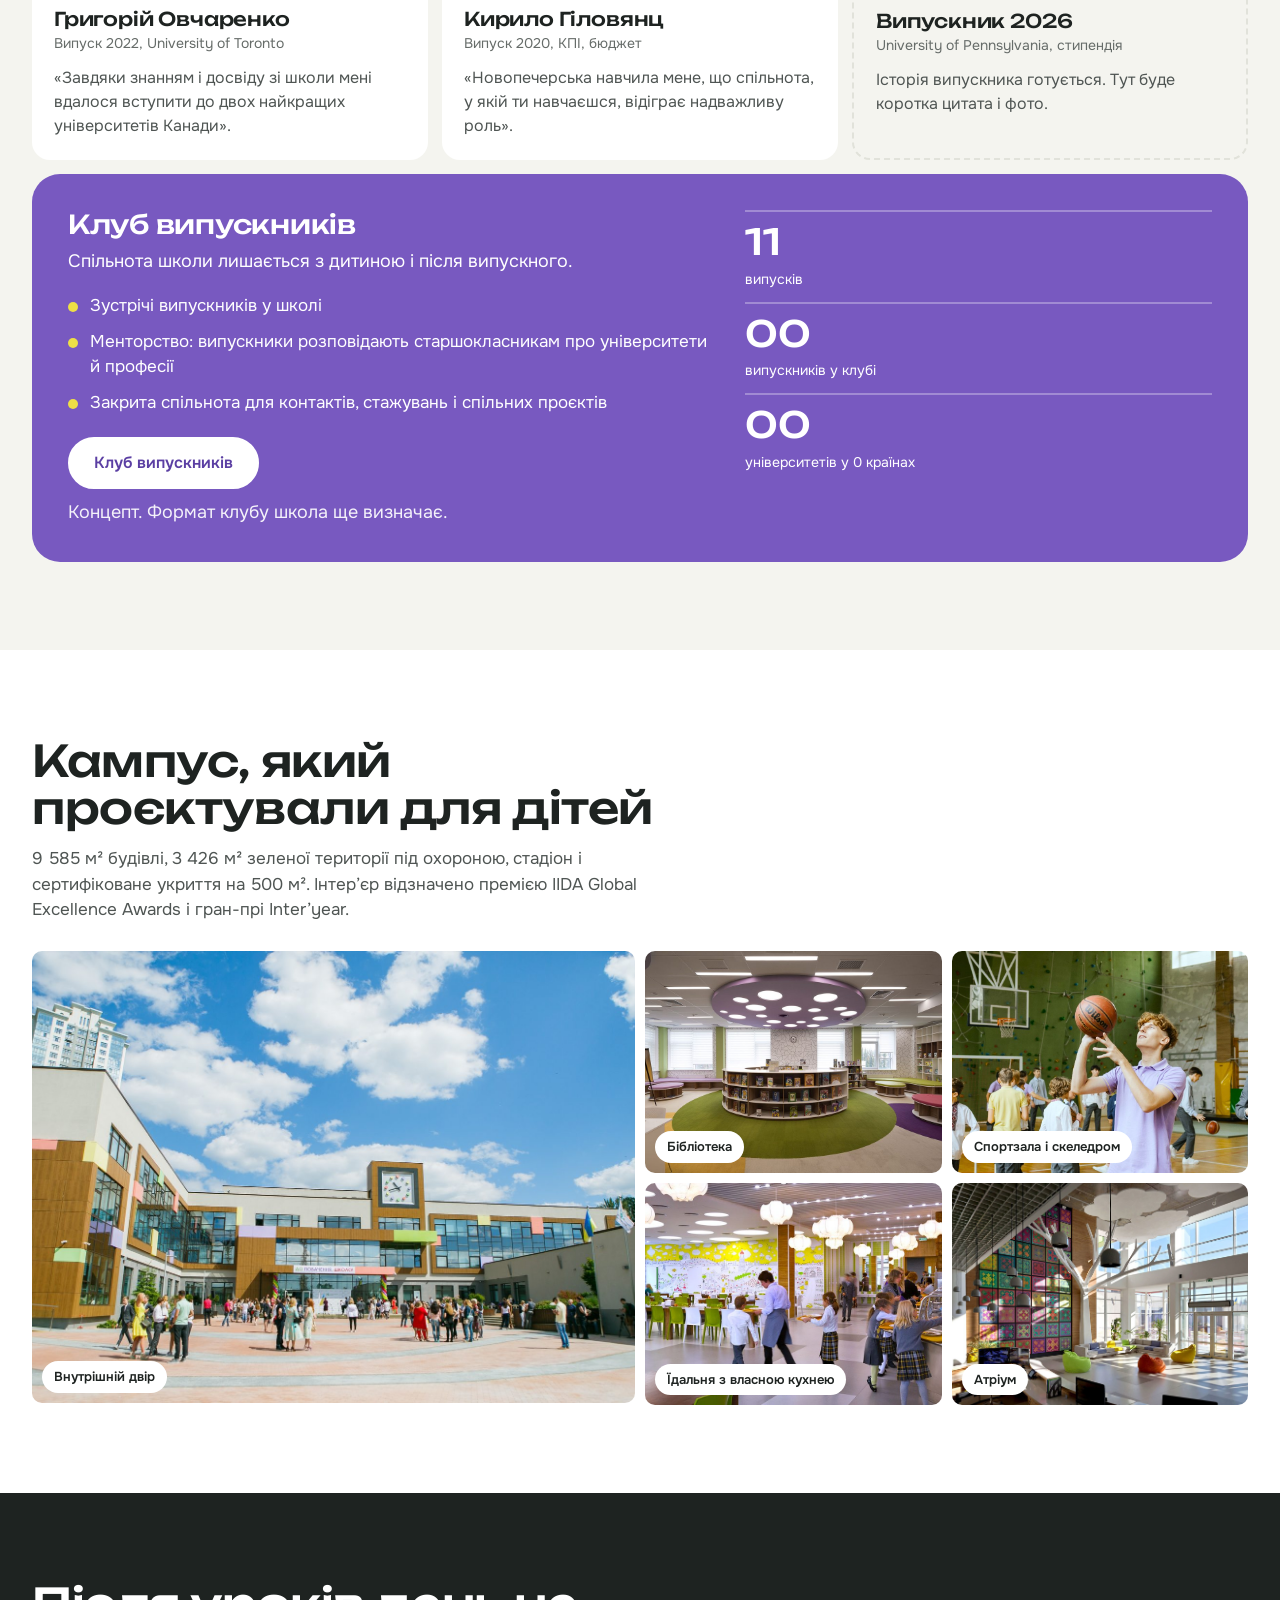
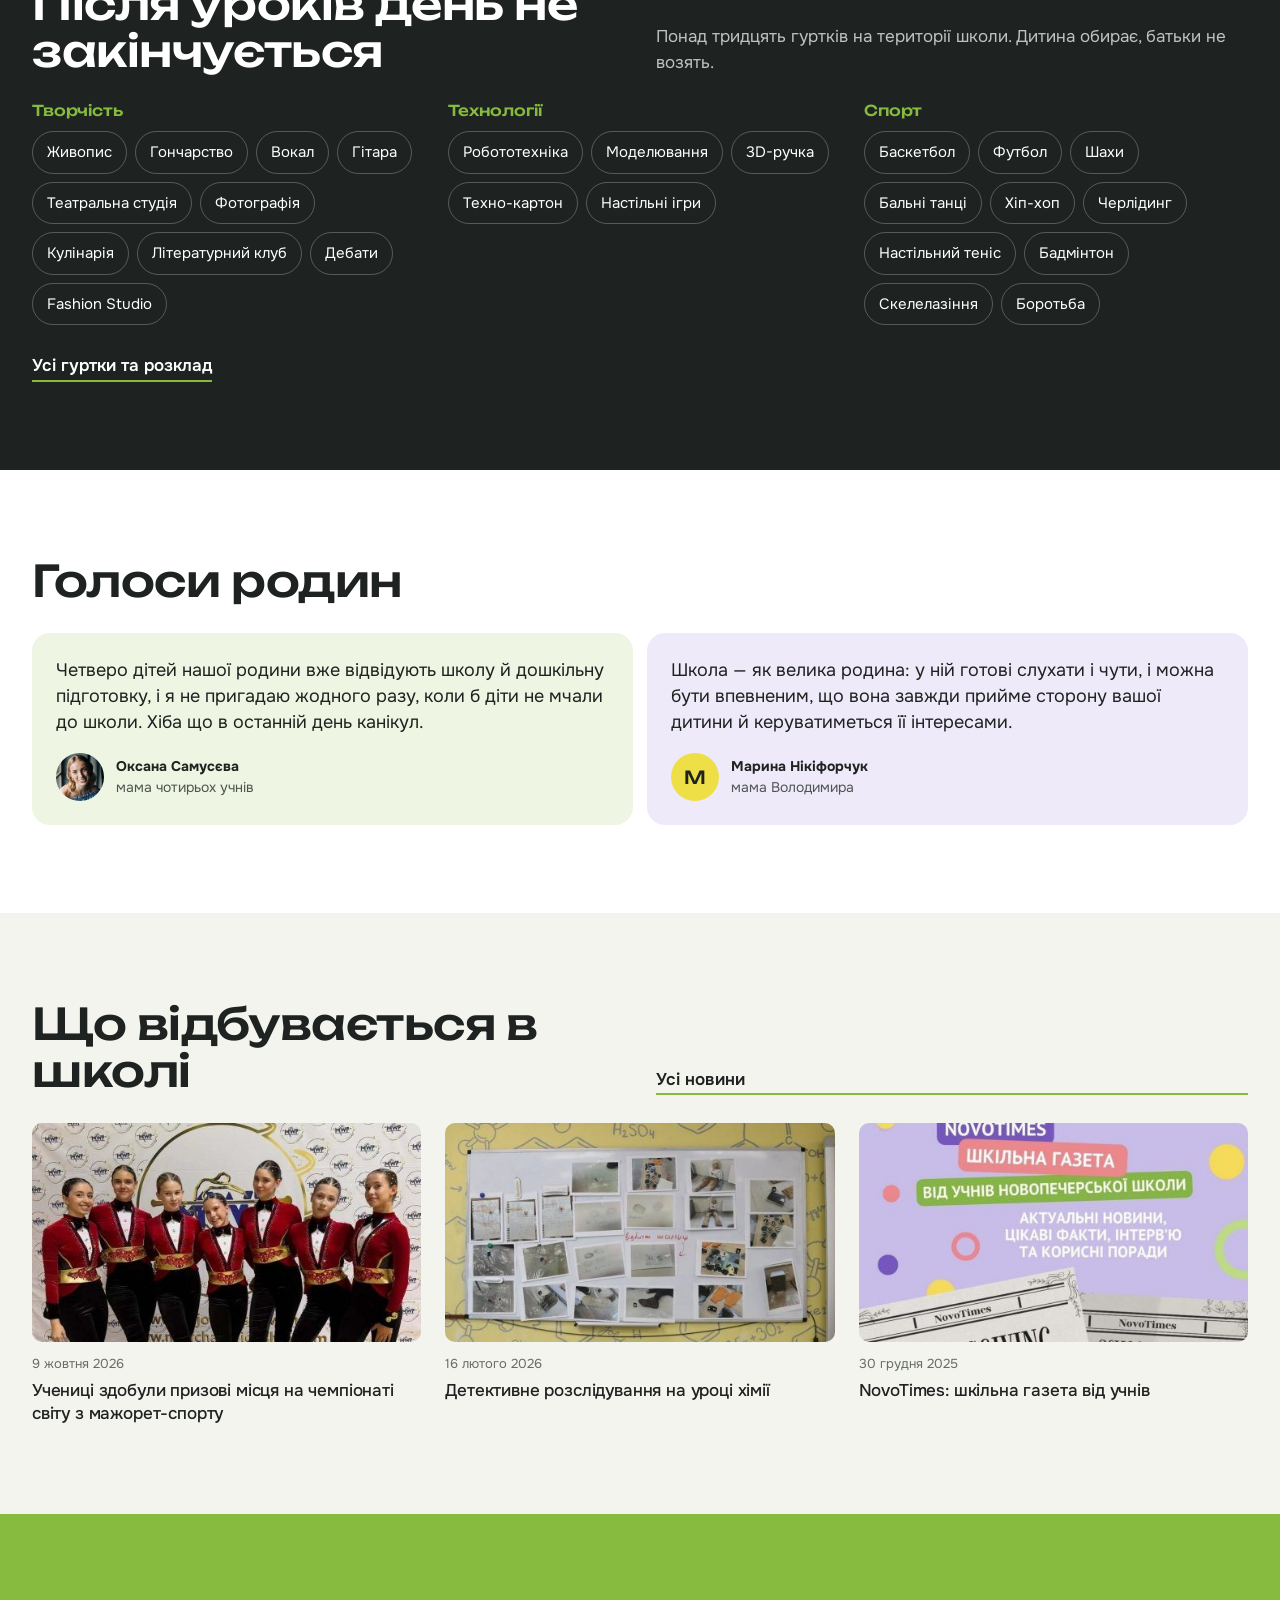
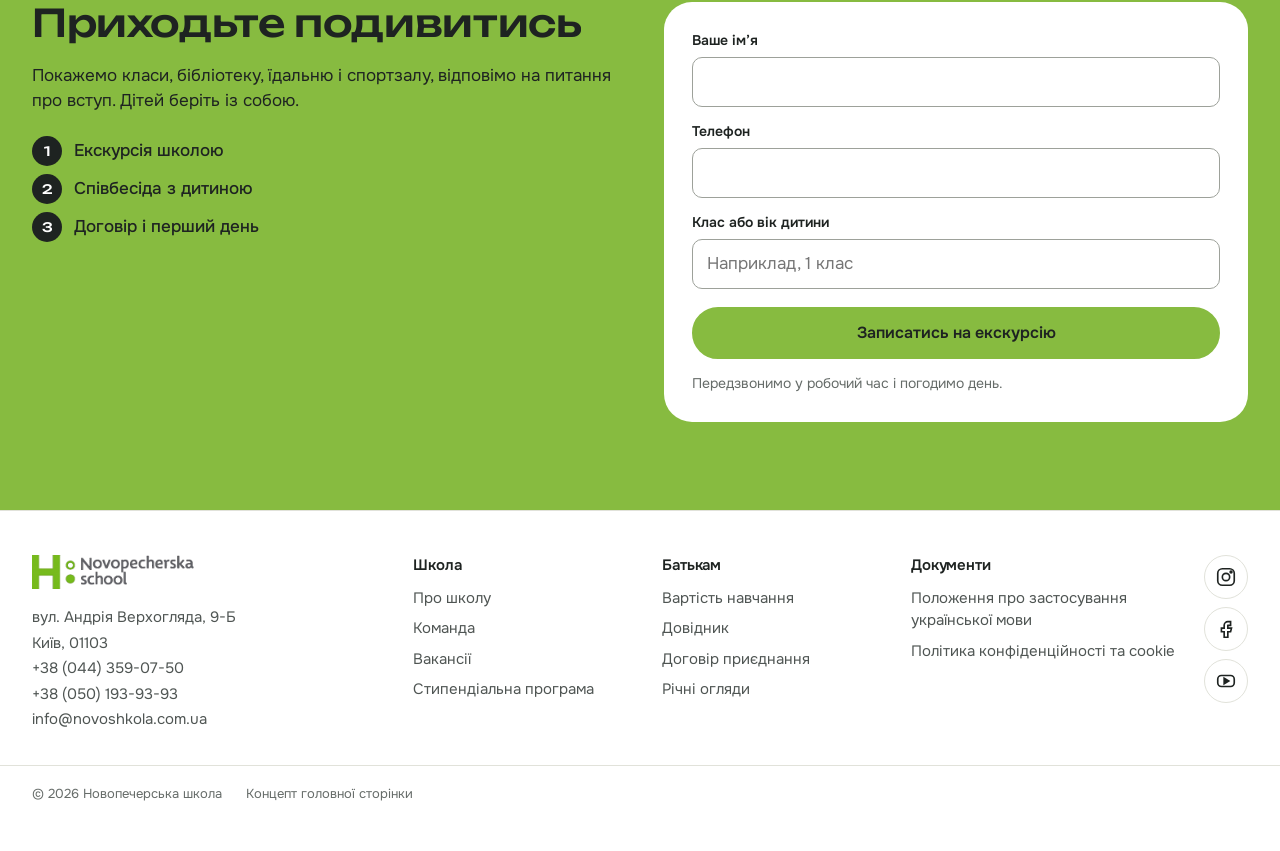
==== commit 0882ca10: "concept-v2: motion layer for A and B (scroll reveals, masked headlines, counters, parallax, shapes, " ====
--- a/concept-v2/a/index.html
+++ b/concept-v2/a/index.html
@@ -9,6 +9,8 @@
 <link rel="preconnect" href="https://fonts.gstatic.com" crossorigin>
 <link href="https://fonts.googleapis.com/css2?family=Onest:wght@400;500;600&family=Unbounded:wght@400;500;600&display=swap" rel="stylesheet">
 <link rel="stylesheet" href="style.css">
+<link rel="stylesheet" href="../motion.css">
+<style>:root{--cur:#7859C0}</style>
 </head>
 <body>
 
@@ -64,28 +66,28 @@
 <section class="hero">
   <div class="wrap hero__in">
     <div class="hero__text">
-      <h1>Школа, до якої біжать зранку</h1>
-      <p class="lead">Приватна школа в Києві: від дошкільної підготовки до 11 класу, українська й канадська програми, понад тридцять гуртків після уроків.</p>
-      <div class="actions">
+      <h1 data-mo="mask" data-mo-delay="120">Школа, до якої біжать зранку</h1>
+      <p class="lead" data-mo="up" data-mo-delay="480">Приватна школа в Києві: від дошкільної підготовки до 11 класу, українська й канадська програми, понад тридцять гуртків після уроків.</p>
+      <div class="actions" data-mo="up" data-mo-delay="620">
         <a class="btn btn--primary" href="#visit">Записатись на екскурсію</a>
         <a class="btn btn--ghost" href="#">Вступ 2026/2027</a>
       </div>
     </div>
-    <div class="hero__media">
-      <div class="panel panel--purple" aria-hidden="true"></div>
-      <div class="panel panel--yellow" aria-hidden="true"></div>
-      <div class="panel panel--red" aria-hidden="true"></div>
+    <div class="hero__media" data-mo="media" data-mo-delay="250">
+      <div class="panel panel--purple" aria-hidden="true" data-rotate="0.012"></div>
+      <div class="panel panel--yellow" aria-hidden="true" data-rotate="-0.018"></div>
+      <div class="panel panel--red" aria-hidden="true" data-rotate="0.03"></div>
       <div class="hero__video">
         <video muted loop playsinline preload="none" poster="poster.jpg" width="854" height="480" data-src="../../video/hero-video.mp4"></video>
         <button class="video-toggle" type="button" aria-pressed="false" hidden>Пауза</button>
       </div>
     </div>
   </div>
-  <ul class="facts wrap" aria-label="Школа в цифрах">
-    <li class="facts__i facts__i--green"><strong>540</strong><span>учнів</span></li>
-    <li class="facts__i facts__i--purple"><strong>120</strong><span>вчителів</span></li>
-    <li class="facts__i facts__i--yellow"><strong>9&nbsp;585&nbsp;м²</strong><span>власний кампус</span></li>
-    <li class="facts__i facts__i--red"><strong>30+</strong><span>гуртків після уроків</span></li>
+  <ul class="facts wrap" aria-label="Школа в цифрах" data-mo-stagger="110" data-mo-kind="flip">
+    <li class="facts__i facts__i--green"><strong data-count>540</strong><span>учнів</span></li>
+    <li class="facts__i facts__i--purple"><strong data-count>120</strong><span>вчителів</span></li>
+    <li class="facts__i facts__i--yellow"><strong data-count>9&nbsp;585&nbsp;м²</strong><span>власний кампус</span></li>
+    <li class="facts__i facts__i--red"><strong data-count>30+</strong><span>гуртків після уроків</span></li>
   </ul>
 </section>
 
@@ -93,10 +95,10 @@
 <section class="sec" id="study">
   <div class="wrap">
     <div class="sec__head">
-      <h2>Від дошкілля до випуску<br>в одній будівлі</h2>
-      <p>Дитина росте, а школа лишається та сама: ті ж люди, та ж територія, той самий ритм дня.</p>
-    </div>
-    <div class="rail" data-rail>
+      <h2 data-mo="mask">Від дошкілля до випуску<br>в одній будівлі</h2>
+      <p data-mo="up" data-mo-delay="150">Дитина росте, а школа лишається та сама: ті ж люди, та ж територія, той самий ритм дня.</p>
+    </div>
+    <div class="rail" data-rail data-mo-stagger="90" data-mo-kind="pop">
       <a class="prog prog--green" href="#">
         <span class="prog__age">Дошкілля</span>
         <h3>Дошкільна підготовка</h3>
@@ -125,11 +127,11 @@
 <section class="sec sec--alumni" id="alumni">
   <div class="wrap">
     <div class="sec__head sec__head--row">
-      <h2>Випуск — не кінець, а початок клубу</h2>
-      <p>Одинадцять випусків. Випускники навчаються в Канаді, США та Україні. Клуб випускників має повернути їх до школи — уже як менторів.</p>
-    </div>
-
-    <div class="people">
+      <h2 data-mo="mask">Випуск — не кінець, а початок клубу</h2>
+      <p data-mo="up" data-mo-delay="150">Одинадцять випусків. Випускники навчаються в Канаді, США та Україні. Клуб випускників має повернути їх до школи — уже як менторів.</p>
+    </div>
+
+    <div class="people" data-mo-stagger="110">
       <article class="person">
         <img src="../../img/Ovcharenko.jpg" width="172" height="172" alt="Григорій Овчаренко" loading="lazy">
         <h3>Григорій Овчаренко</h3>
@@ -150,7 +152,7 @@
       </article>
     </div>
 
-    <div class="club">
+    <div class="club" data-mo="up">
       <div class="club__text">
         <h3>Клуб випускників</h3>
         <p>Спільнота школи лишається з дитиною і після випускного.</p>
@@ -163,7 +165,7 @@
         <p class="note">Концепт. Формат клубу школа ще визначає.</p>
       </div>
       <div class="club__nums" aria-label="Випускники в цифрах (дані уточнюються)">
-        <div><strong>11</strong><span>випусків</span></div>
+        <div><strong data-count>11</strong><span>випусків</span></div>
         <div><strong>00</strong><span>випускників у клубі</span></div>
         <div><strong>00</strong><span>університетів у 0 країнах</span></div>
       </div>
@@ -175,10 +177,10 @@
 <section class="sec" id="campus">
   <div class="wrap">
     <div class="sec__head">
-      <h2>Кампус, який проєктували для дітей</h2>
-      <p>9 585 м² будівлі, 3 426 м² зеленої території під охороною, стадіон і сертифіковане укриття на 500 м². Інтер’єр відзначено премією IIDA Global Excellence Awards і гран-прі Inter’year.</p>
-    </div>
-    <div class="mosaic">
+      <h2 data-mo="mask">Кампус, який проєктували для дітей</h2>
+      <p data-mo="up" data-mo-delay="150">9 585 м² будівлі, 3 426 м² зеленої території під охороною, стадіон і сертифіковане укриття на 500 м². Інтер’єр відзначено премією IIDA Global Excellence Awards і гран-прі Inter’year.</p>
+    </div>
+    <div class="mosaic" data-mo-stagger="90" data-mo-kind="pop">
       <figure class="mosaic__big">
         <img src="../../img/image2.jpg" width="1400" height="933" alt="Внутрішній двір школи у день знань" loading="lazy">
         <figcaption>Внутрішній двір</figcaption>
@@ -207,25 +209,25 @@
 <section class="sec sec--clubs" id="clubs">
   <div class="wrap">
     <div class="sec__head sec__head--row">
-      <h2>Після уроків день не закінчується</h2>
-      <p>Понад тридцять гуртків на території школи. Дитина обирає, батьки не возять.</p>
-    </div>
-    <div class="chips-grid">
+      <h2 data-mo="mask">Після уроків день не закінчується</h2>
+      <p data-mo="up" data-mo-delay="150">Понад тридцять гуртків на території школи. Дитина обирає, батьки не возять.</p>
+    </div>
+    <div class="chips-grid" data-mo-stagger="120">
       <div class="chips">
-        <h3>Творчість</h3>
-        <ul>
+        <h3 data-mo="fade">Творчість</h3>
+        <ul data-mo-stagger="35" data-mo-kind="pop">
           <li>Живопис</li><li>Гончарство</li><li>Вокал</li><li>Гітара</li><li>Театральна студія</li><li>Фотографія</li><li>Кулінарія</li><li>Літературний клуб</li><li>Дебати</li><li>Fashion Studio</li>
         </ul>
       </div>
       <div class="chips">
-        <h3>Технології</h3>
-        <ul>
+        <h3 data-mo="fade">Технології</h3>
+        <ul data-mo-stagger="35" data-mo-kind="pop">
           <li>Робототехніка</li><li>Моделювання</li><li>3D-ручка</li><li>Техно-картон</li><li>Настільні ігри</li>
         </ul>
       </div>
       <div class="chips">
-        <h3>Спорт</h3>
-        <ul>
+        <h3 data-mo="fade">Спорт</h3>
+        <ul data-mo-stagger="35" data-mo-kind="pop">
           <li>Баскетбол</li><li>Футбол</li><li>Шахи</li><li>Бальні танці</li><li>Хіп-хоп</li><li>Черлідинг</li><li>Настільний теніс</li><li>Бадмінтон</li><li>Скелелазіння</li><li>Боротьба</li>
         </ul>
       </div>
@@ -238,9 +240,9 @@
 <section class="sec" id="voices">
   <div class="wrap">
     <div class="sec__head">
-      <h2>Голоси родин</h2>
-    </div>
-    <div class="quotes">
+      <h2 data-mo="mask">Голоси родин</h2>
+    </div>
+    <div class="quotes" data-mo-stagger="140">
       <blockquote class="quote quote--green">
         <p>Четверо дітей нашої родини вже відвідують школу й дошкільну підготовку, і я не пригадаю жодного разу, коли б діти не мчали до школи. Хіба що в останній день канікул.</p>
         <footer>
@@ -263,10 +265,10 @@
 <section class="sec sec--news" id="news">
   <div class="wrap">
     <div class="sec__head sec__head--row">
-      <h2>Що відбувається в школі</h2>
-      <a class="link" href="#">Усі новини</a>
-    </div>
-    <div class="rail" data-rail>
+      <h2 data-mo="mask">Що відбувається в школі</h2>
+      <a class="link" data-mo="up" data-mo-delay="150" href="#">Усі новини</a>
+    </div>
+    <div class="rail" data-rail data-mo-stagger="110" data-mo-kind="pop">
       <a class="news" href="#">
         <img src="../../img/image14.jpg" width="480" height="270" alt="" loading="lazy">
         <time datetime="2026-10-09">9 жовтня 2026</time>
@@ -289,8 +291,8 @@
 <!-- Visit -->
 <section class="sec sec--visit" id="visit">
   <div class="wrap visit">
-    <h2 class="visit__title">Приходьте подивитись</h2>
-    <div class="visit__text">
+    <h2 class="visit__title" data-mo="mask">Приходьте подивитись</h2>
+    <div class="visit__text" data-mo="up" data-mo-delay="200">
       <p>Покажемо класи, бібліотеку, їдальню і спортзалу, відповімо на питання про вступ. Дітей беріть із собою.</p>
       <ol class="steps">
         <li>Екскурсія школою</li>
@@ -298,7 +300,7 @@
         <li>Договір і перший день</li>
       </ol>
     </div>
-    <form class="form" action="#" method="post" novalidate>
+    <form class="form" action="#" method="post" novalidate data-mo="up" data-mo-delay="120">
       <label>Ваше ім’я<input type="text" name="name" autocomplete="name" required></label>
       <label>Телефон<input type="tel" name="phone" autocomplete="tel" inputmode="tel" required></label>
       <label>Клас або вік дитини<input type="text" name="grade" placeholder="Наприклад, 1 клас"></label>
@@ -351,5 +353,6 @@
 
 
 <script src="script.js" defer></script>
+<script src="../motion.js" defer></script>
 </body>
 </html>
--- a/concept-v2/motion.css
+++ b/concept-v2/motion.css
@@ -0,0 +1,87 @@
+/* Motion layer shared by concepts A and B.
+   Everything here is gated by html.mo, which motion.js adds only when
+   prefers-reduced-motion is not set. Without JS or with reduced motion the page is static and fully visible. */
+
+/* ---- Reveal on scroll ---- */
+html.mo [data-mo] {
+  --d: 0ms;
+  transition-property: opacity, translate, scale, transform, filter;
+  transition-duration: .8s;
+  transition-timing-function: cubic-bezier(.2, .7, .2, 1);
+  transition-delay: var(--d);
+}
+html.mo [data-mo="up"]:not(.in)   { opacity: 0; translate: 0 36px; }
+html.mo [data-mo="fade"]:not(.in) { opacity: 0; }
+html.mo [data-mo="left"]:not(.in) { opacity: 0; translate: -32px 0; }
+html.mo [data-mo="pop"]:not(.in)  { opacity: 0; scale: .85; }
+html.mo [data-mo="flip"]:not(.in) { opacity: 0; transform: perspective(700px) rotateX(-40deg); transform-origin: 50% 100%; }
+html.mo [data-mo="zoom"] { transition-duration: 1.6s; }
+html.mo [data-mo="zoom"]:not(.in) { scale: 1.08; }
+
+/* ---- Masked headlines: words slide up from under an invisible line ---- */
+html.mo .mo-w { display: inline-block; overflow: hidden; vertical-align: bottom; padding-bottom: .14em; margin-bottom: -.14em; }
+html.mo .mo-w > span { display: inline-block; translate: 0 112%; transition: translate .8s cubic-bezier(.2, .7, .2, 1); transition-delay: calc(var(--d, 0ms) + var(--i, 0) * 50ms); }
+html.mo [data-mo="mask"].in .mo-w > span { translate: 0 0; }
+html.mo [data-mo="mask"] { transition: none; }
+
+/* ---- Hero entrance (A): façade panels slide in, video window settles ---- */
+html.mo [data-mo="media"] .panel, html.mo [data-mo="media"] .hero__video { transition: opacity .9s cubic-bezier(.2,.7,.2,1), translate .9s cubic-bezier(.2,.7,.2,1), scale .9s cubic-bezier(.2,.7,.2,1); }
+html.mo [data-mo="media"]:not(.in) .panel--purple { opacity: 0; translate: -40px -40px; }
+html.mo [data-mo="media"]:not(.in) .panel--yellow { opacity: 0; translate: 40px 40px; transition-delay: .1s; }
+html.mo [data-mo="media"]:not(.in) .panel--red { opacity: 0; translate: 0 40px; transition-delay: .2s; }
+html.mo [data-mo="media"]:not(.in) .hero__video { opacity: 0; scale: .94; transition-delay: .15s; }
+/* after entrance the panels drift slowly; rotation comes from scroll (motion.js sets --rot) */
+html.mo [data-mo="media"].in .panel { rotate: var(--rot, 0deg); animation: mo-drift 9s ease-in-out infinite alternate; }
+html.mo [data-mo="media"].in .panel--yellow { animation-duration: 11s; animation-delay: -4s; }
+html.mo [data-mo="media"].in .panel--red { animation-duration: 7s; animation-delay: -2s; }
+@keyframes mo-drift { from { translate: 0 0; } to { translate: 0 -10px; } }
+
+/* ---- Parallax / scroll-driven (motion.js writes translate/rotate) ---- */
+html.mo [data-parallax] { will-change: translate; }
+
+/* ---- Hover motion (works without JS too) ---- */
+.mosaic img, .campus__hero img, .campus__grid img, .newslist img { transition: scale .7s cubic-bezier(.2,.7,.2,1), filter .4s; }
+.mosaic figure:hover img, .campus__grid figure:hover img, .newslist a:hover img { scale: 1.06; }
+.campus__grid figure { overflow: hidden; }
+.newslist a img { overflow: hidden; }
+.newslist li { overflow: hidden; }
+.news img { transition: filter .4s, translate .4s; }
+.news:hover img { filter: saturate(1.2) contrast(1.03); }
+.news, .prog, .person, .quote { transition: translate .35s cubic-bezier(.2,.7,.2,1), box-shadow .35s, border-top-width .25s; }
+.news:hover, .person:hover { translate: 0 -4px; }
+.prog:hover { transform: none; translate: 0 -5px; border-top-width: 18px; box-shadow: 0 18px 40px rgba(30,35,33,.08); }
+.btn { transition: background-color .15s, color .15s, border-color .15s, translate .2s, box-shadow .2s; }
+.btn--primary:hover, .btn--light:hover { translate: 0 -2px; box-shadow: 0 10px 24px rgba(30,35,33,.14); }
+.chips li { transition: background-color .2s, border-color .2s, translate .2s; }
+.chips li:hover { background: rgba(255,255,255,.1); border-color: rgba(255,255,255,.6); translate: 0 -2px; }
+.index a { transition: translate .3s cubic-bezier(.2,.7,.2,1); }
+.index a:hover { translate: 10px 0; }
+.unis li { transition: padding-left .3s; }
+.unis li:hover { padding-left: 10px; }
+
+/* underline that draws from the left on hover */
+html.mo .link {
+  text-decoration: none;
+  background-image: linear-gradient(currentColor, currentColor), linear-gradient(var(--accent, var(--green)), var(--accent, var(--green)));
+  background-size: 0 2px, 100% 2px;
+  background-position: 0 100%, 0 100%;
+  background-repeat: no-repeat;
+  padding-bottom: 3px;
+  transition: background-size .35s cubic-bezier(.2,.7,.2,1);
+}
+html.mo .link:hover { background-size: 100% 2px, 100% 2px; }
+
+/* header gets a shadow once the page is scrolled (A) */
+.top.is-scrolled { box-shadow: 0 8px 28px rgba(30,35,33,.07); }
+
+/* ---- Custom cursor (desktop with a mouse only) ---- */
+.cur { position: fixed; left: 0; top: 0; z-index: 1000; pointer-events: none; opacity: 0; transition: opacity .3s; }
+html.cur-on .cur { opacity: 1; }
+.cur__dot { position: absolute; left: -3px; top: -3px; width: 6px; height: 6px; border-radius: 50%; background: var(--cur, #1E2321); }
+.cur__ring { position: absolute; left: -18px; top: -18px; width: 36px; height: 36px; border-radius: 50%; border: 1.5px solid var(--cur, #1E2321); background: transparent; transition: scale .3s cubic-bezier(.2,.7,.2,1), background-color .3s, border-color .3s, opacity .3s; }
+.cur.is-link .cur__ring { scale: 1.7; background: color-mix(in srgb, var(--cur, #1E2321) 14%, transparent); }
+.cur.is-link .cur__dot { opacity: 0; }
+.cur.is-down .cur__ring { scale: .8; }
+.cur.is-text .cur__ring { opacity: 0; }
+html.cur-on, html.cur-on a, html.cur-on button, html.cur-on label { cursor: none; }
+html.cur-on input, html.cur-on textarea { cursor: text; }
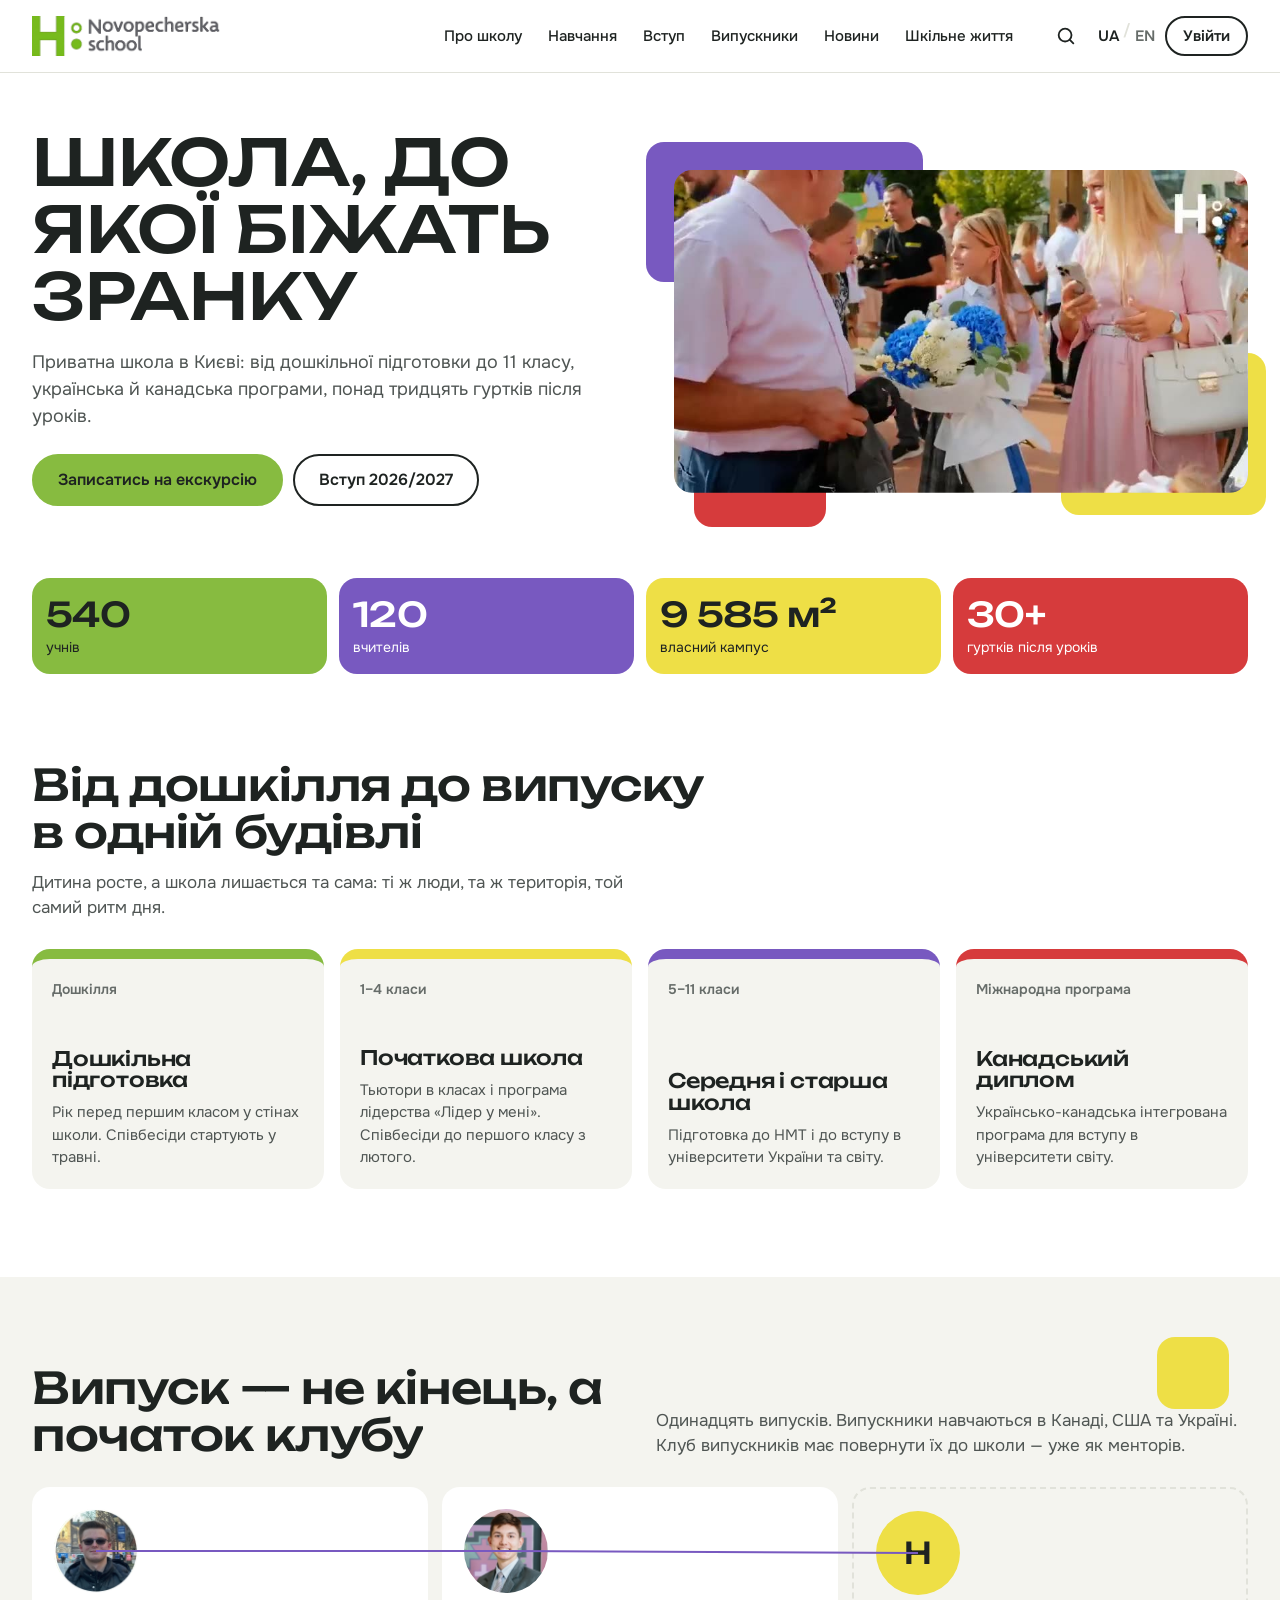
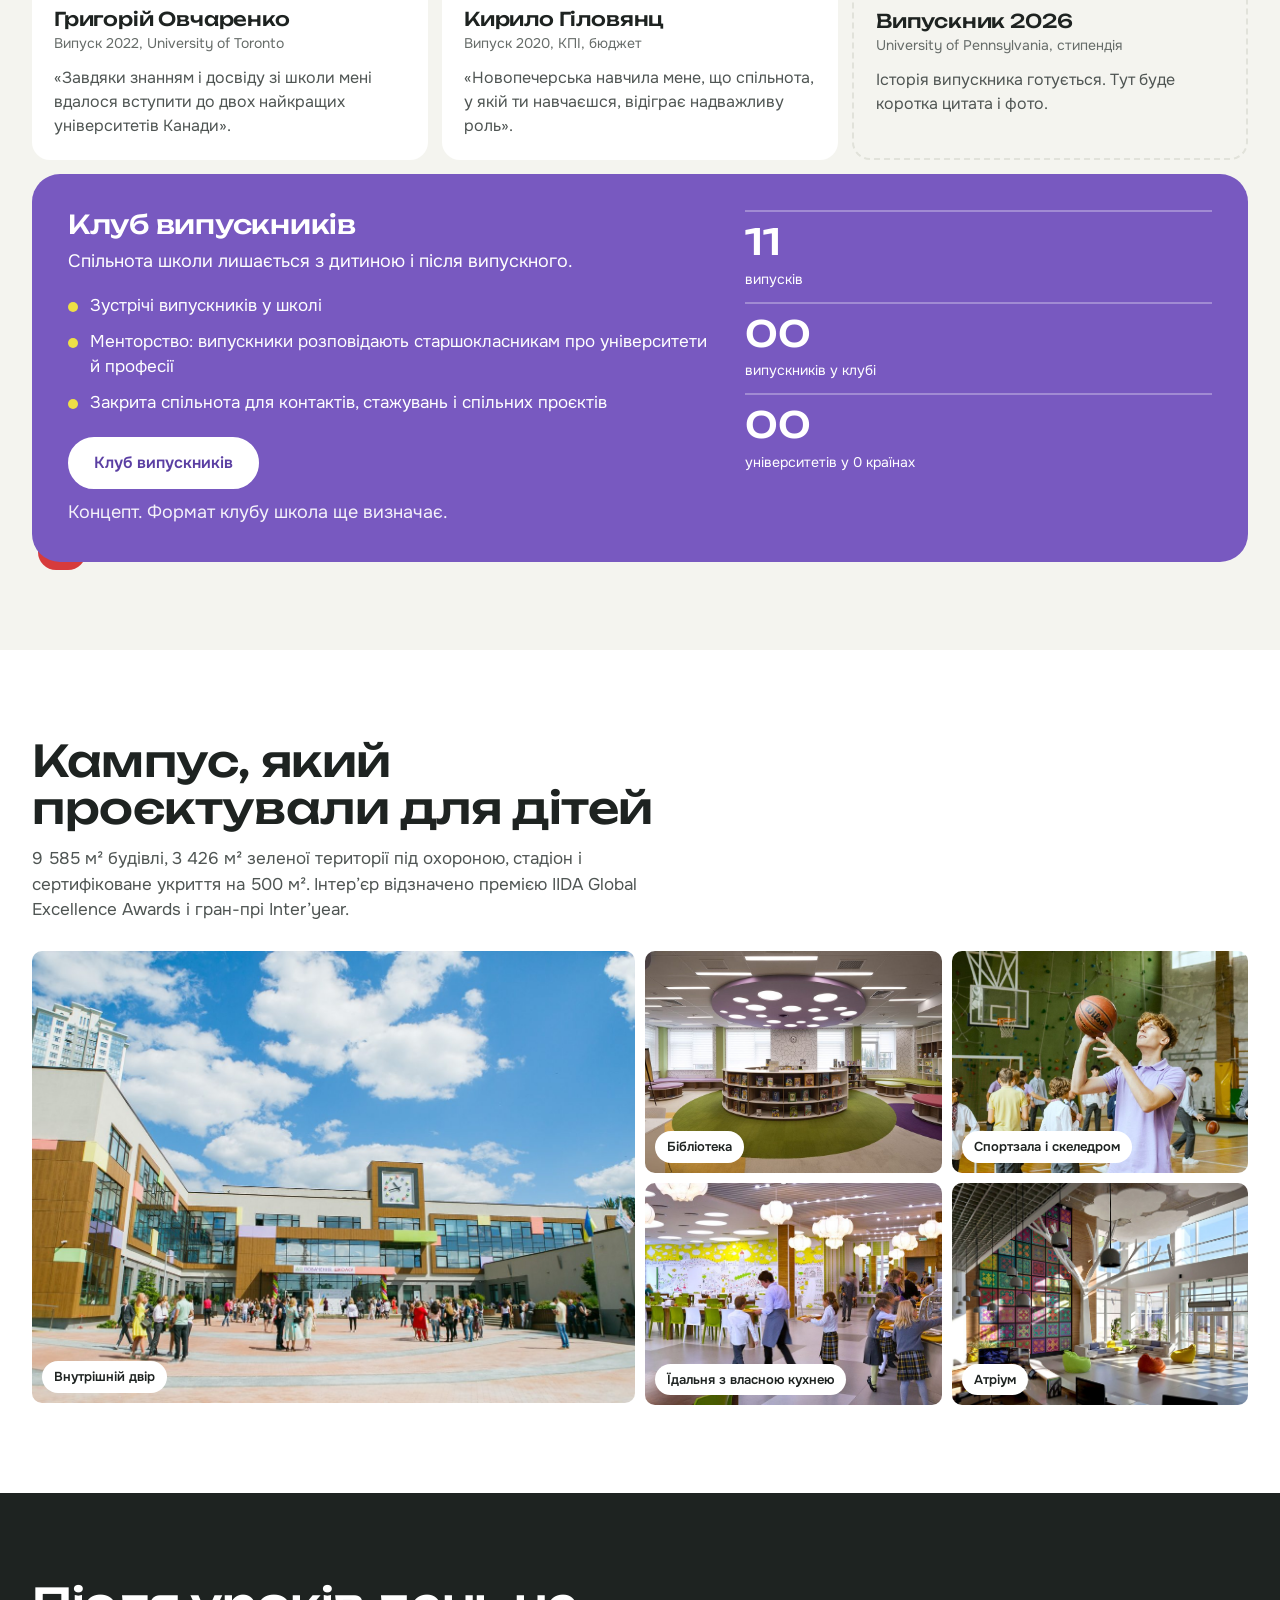
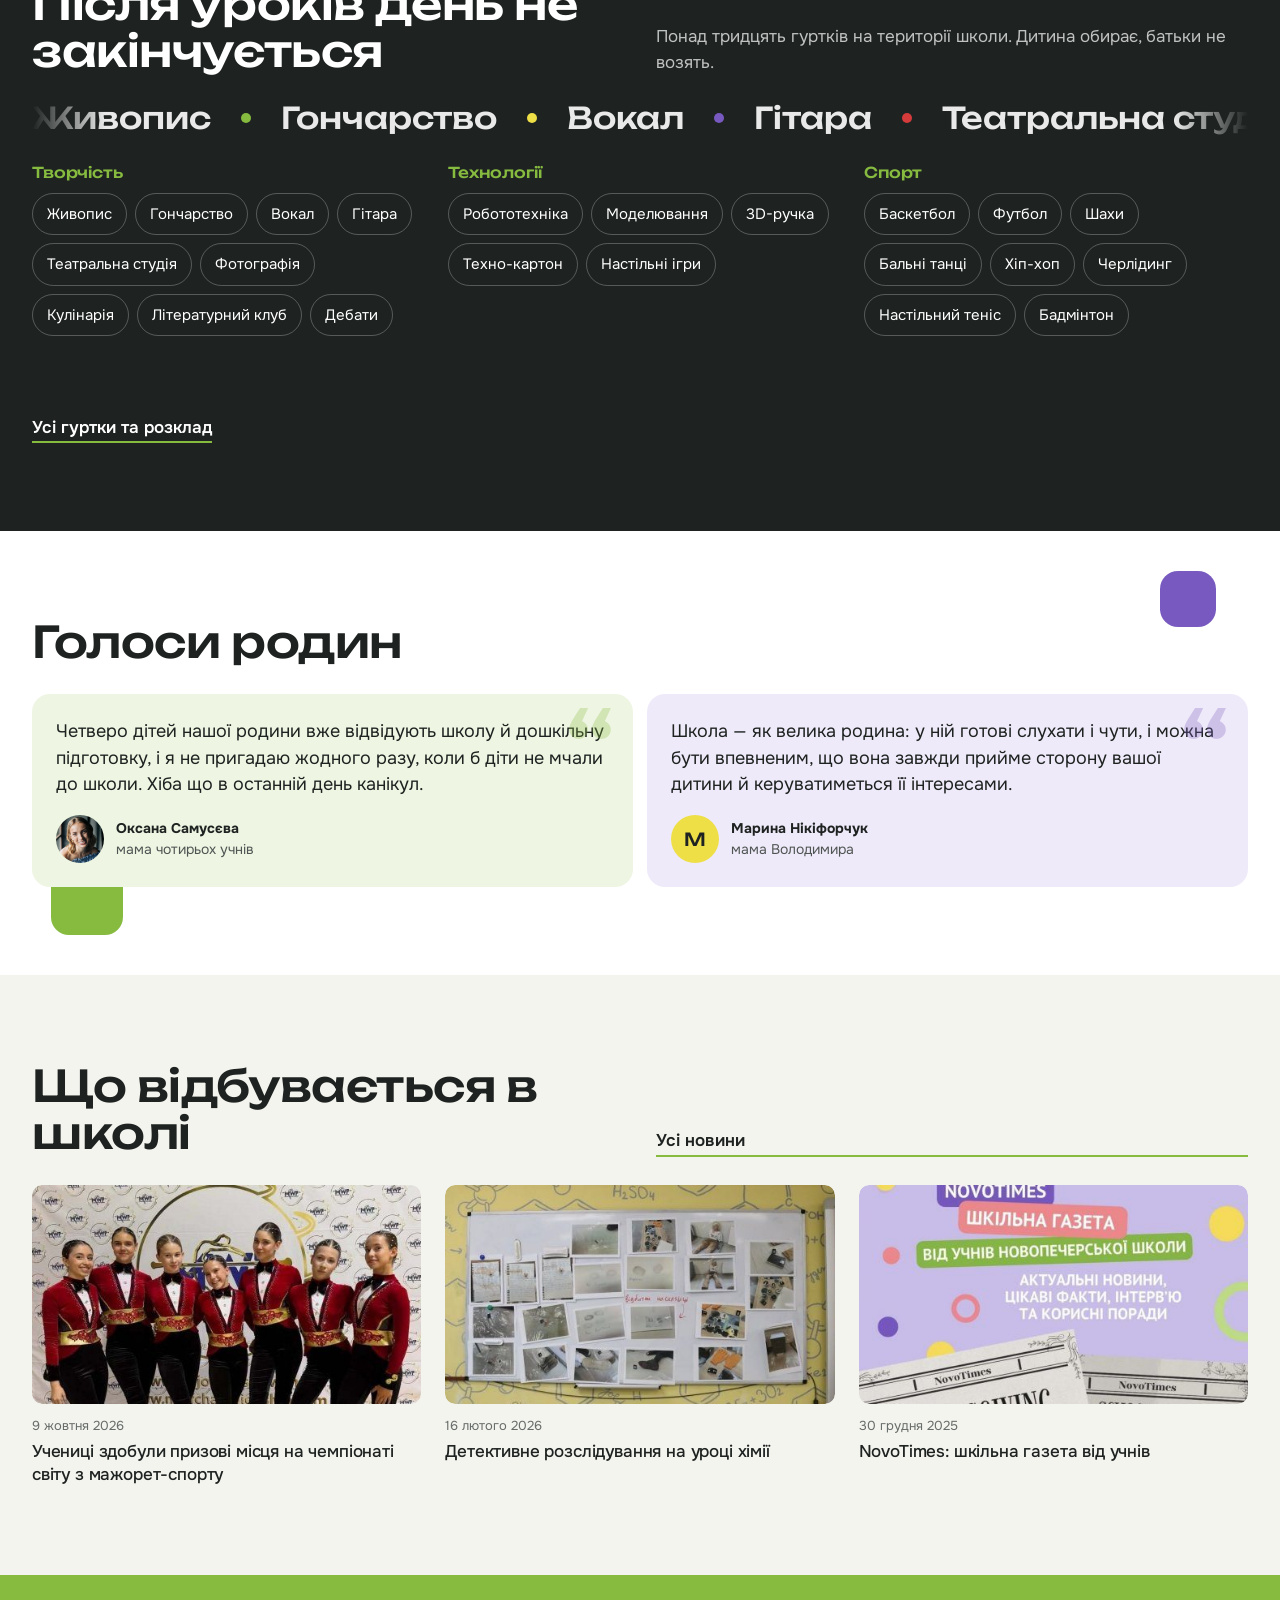
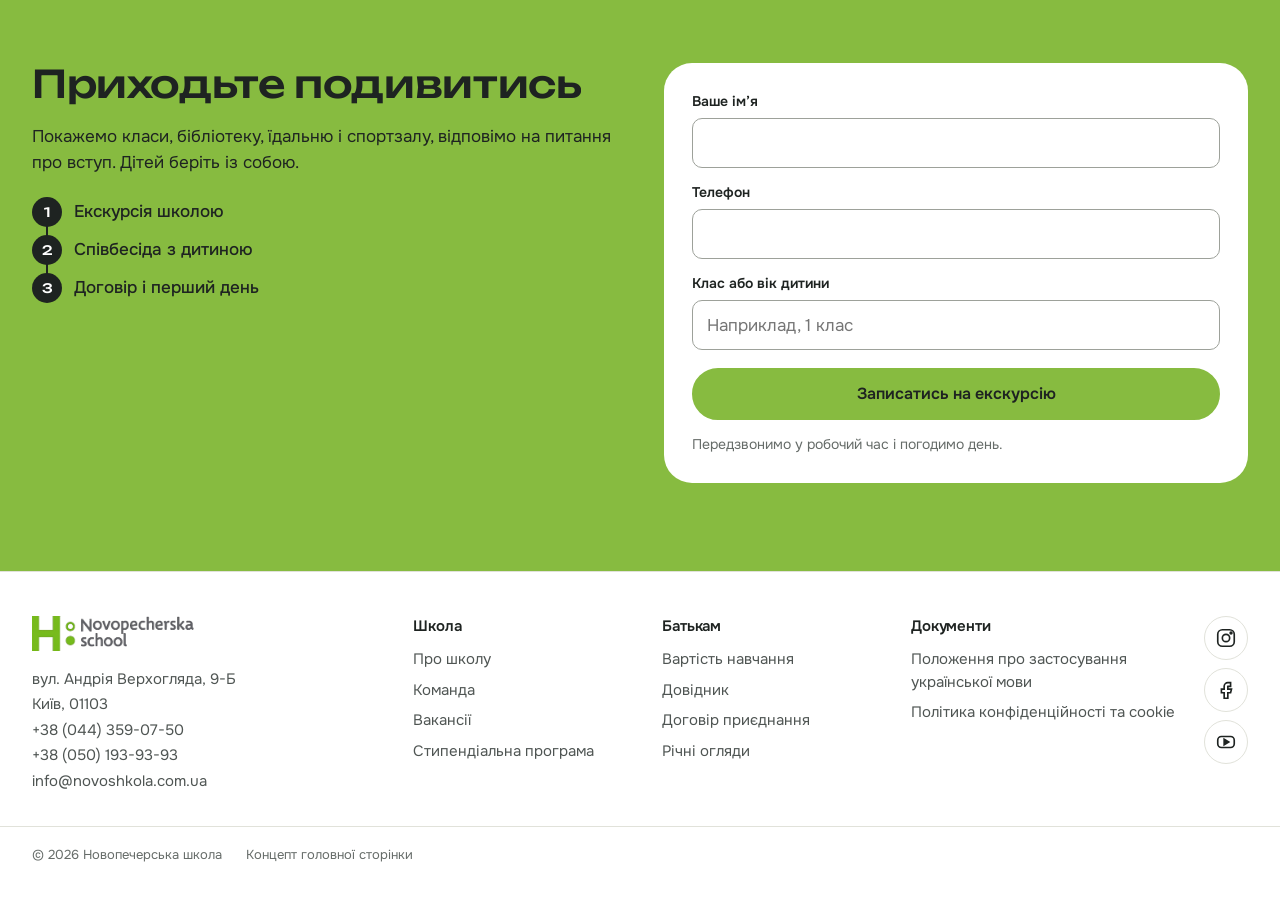
==== commit 8439f4b0: "concept-v2: concept-driven motion — A route/façade/connections/ticker, B veil/focus/rules/odometer/c" ====
--- a/concept-v2/a/index.html
+++ b/concept-v2/a/index.html
@@ -12,7 +12,7 @@
 <link rel="stylesheet" href="../motion.css">
 <style>:root{--cur:#7859C0}</style>
 </head>
-<body>
+<body class="theme-a">
 
 <a class="skip" href="#main">До змісту</a>
 
@@ -60,7 +60,7 @@
   </div>
 </div>
 
-<main id="main">
+<main id="main" data-route>
 
 <!-- Hero -->
 <section class="hero">
@@ -73,7 +73,7 @@
         <a class="btn btn--ghost" href="#">Вступ 2026/2027</a>
       </div>
     </div>
-    <div class="hero__media" data-mo="media" data-mo-delay="250">
+    <div class="hero__media" data-mo="media" data-mo-delay="200">
       <div class="panel panel--purple" aria-hidden="true" data-rotate="0.012"></div>
       <div class="panel panel--yellow" aria-hidden="true" data-rotate="-0.018"></div>
       <div class="panel panel--red" aria-hidden="true" data-rotate="0.03"></div>
@@ -83,7 +83,7 @@
       </div>
     </div>
   </div>
-  <ul class="facts wrap" aria-label="Школа в цифрах" data-mo-stagger="110" data-mo-kind="flip">
+  <ul class="facts wrap" aria-label="Школа в цифрах" data-mo-stagger="120" data-mo-kind="drop">
     <li class="facts__i facts__i--green"><strong data-count>540</strong><span>учнів</span></li>
     <li class="facts__i facts__i--purple"><strong data-count>120</strong><span>вчителів</span></li>
     <li class="facts__i facts__i--yellow"><strong data-count>9&nbsp;585&nbsp;м²</strong><span>власний кампус</span></li>
@@ -92,7 +92,7 @@
 </section>
 
 <!-- Programs -->
-<section class="sec" id="study">
+<section class="sec" id="study" data-route-color="#87BB40">
   <div class="wrap">
     <div class="sec__head">
       <h2 data-mo="mask">Від дошкілля до випуску<br>в одній будівлі</h2>
@@ -124,14 +124,16 @@
 </section>
 
 <!-- Alumni -->
-<section class="sec sec--alumni" id="alumni">
+<section class="sec sec--alumni" id="alumni" data-route-color="#7859C0">
+  <i class="shape shape--yellow" style="right:4%;top:60px" data-rotate="0.05" aria-hidden="true"></i>
+  <i class="shape shape--red" style="left:3%;bottom:80px;width:48px;height:48px" data-rotate="-0.04" aria-hidden="true"></i>
   <div class="wrap">
     <div class="sec__head sec__head--row">
       <h2 data-mo="mask">Випуск — не кінець, а початок клубу</h2>
       <p data-mo="up" data-mo-delay="150">Одинадцять випусків. Випускники навчаються в Канаді, США та Україні. Клуб випускників має повернути їх до школи — уже як менторів.</p>
     </div>
 
-    <div class="people" data-mo-stagger="110">
+    <div class="people" data-mo="fade" data-mo-stagger="140" data-connect>
       <article class="person">
         <img src="../../img/Ovcharenko.jpg" width="172" height="172" alt="Григорій Овчаренко" loading="lazy">
         <h3>Григорій Овчаренко</h3>
@@ -152,7 +154,7 @@
       </article>
     </div>
 
-    <div class="club" data-mo="up">
+    <div class="club" data-mo="up" data-cur-color="#EEDF46">
       <div class="club__text">
         <h3>Клуб випускників</h3>
         <p>Спільнота школи лишається з дитиною і після випускного.</p>
@@ -174,30 +176,30 @@
 </section>
 
 <!-- Campus -->
-<section class="sec" id="campus">
+<section class="sec" id="campus" data-route-color="#EEDF46">
   <div class="wrap">
     <div class="sec__head">
       <h2 data-mo="mask">Кампус, який проєктували для дітей</h2>
       <p data-mo="up" data-mo-delay="150">9 585 м² будівлі, 3 426 м² зеленої території під охороною, стадіон і сертифіковане укриття на 500 м². Інтер’єр відзначено премією IIDA Global Excellence Awards і гран-прі Inter’year.</p>
     </div>
-    <div class="mosaic" data-mo-stagger="90" data-mo-kind="pop">
-      <figure class="mosaic__big">
+    <div class="mosaic" data-mo-stagger="140" data-mo-kind="wipe">
+      <figure class="mosaic__big" style="--wipe:var(--purple)" data-cur="view">
         <img src="../../img/image2.jpg" width="1400" height="933" alt="Внутрішній двір школи у день знань" loading="lazy">
         <figcaption>Внутрішній двір</figcaption>
       </figure>
-      <figure>
+      <figure style="--wipe:var(--yellow)" data-cur="view">
         <img src="../../img/image3.jpg" width="1400" height="644" alt="Бібліотека з круглими стелажами" loading="lazy">
         <figcaption>Бібліотека</figcaption>
       </figure>
-      <figure>
+      <figure style="--wipe:var(--green)" data-cur="view">
         <img src="../../img/image4.jpg" width="1920" height="688" alt="Спортивна зала зі скеледромом" loading="lazy">
         <figcaption>Спортзала і скеледром</figcaption>
       </figure>
-      <figure>
+      <figure style="--wipe:var(--red)" data-cur="view">
         <img src="../../img/image5.jpg" width="1600" height="560" alt="Їдальня з власною кухнею" loading="lazy">
         <figcaption>Їдальня з власною кухнею</figcaption>
       </figure>
-      <figure>
+      <figure style="--wipe:var(--yellow)" data-cur="view">
         <img src="../../img/image8.jpg" width="1400" height="933" alt="Атріум з деревом і кріслами-мішками" loading="lazy">
         <figcaption>Атріум</figcaption>
       </figure>
@@ -206,28 +208,29 @@
 </section>
 
 <!-- Clubs -->
-<section class="sec sec--clubs" id="clubs">
+<section class="sec sec--clubs" id="clubs" data-route-color="#D63B3C" data-cur-color="#87BB40">
   <div class="wrap">
     <div class="sec__head sec__head--row">
       <h2 data-mo="mask">Після уроків день не закінчується</h2>
       <p data-mo="up" data-mo-delay="150">Понад тридцять гуртків на території школи. Дитина обирає, батьки не возять.</p>
     </div>
+    <div class="ticker" aria-hidden="true"><div class="ticker__in"><span style="--c:var(--green)">Живопис</span><span style="--c:var(--yellow)">Гончарство</span><span style="--c:var(--purple)">Вокал</span><span style="--c:var(--red)">Гітара</span><span style="--c:var(--green)">Театральна студія</span><span style="--c:var(--yellow)">Фотографія</span><span style="--c:var(--purple)">Кулінарія</span><span style="--c:var(--red)">Літературний клуб</span><span style="--c:var(--green)">Дебати</span><span style="--c:var(--yellow)">Fashion Studio</span><span style="--c:var(--purple)">Робототехніка</span><span style="--c:var(--red)">Моделювання</span><span style="--c:var(--green)">3D-ручка</span><span style="--c:var(--yellow)">Техно-картон</span><span style="--c:var(--purple)">Настільні ігри</span><span style="--c:var(--red)">Баскетбол</span><span style="--c:var(--green)">Футбол</span><span style="--c:var(--yellow)">Шахи</span><span style="--c:var(--purple)">Бальні танці</span><span style="--c:var(--red)">Хіп-хоп</span><span style="--c:var(--green)">Черлідинг</span><span style="--c:var(--yellow)">Настільний теніс</span><span style="--c:var(--purple)">Бадмінтон</span><span style="--c:var(--red)">Скелелазіння</span><span style="--c:var(--green)">Боротьба</span><span style="--c:var(--green)">Живопис</span><span style="--c:var(--yellow)">Гончарство</span><span style="--c:var(--purple)">Вокал</span><span style="--c:var(--red)">Гітара</span><span style="--c:var(--green)">Театральна студія</span><span style="--c:var(--yellow)">Фотографія</span><span style="--c:var(--purple)">Кулінарія</span><span style="--c:var(--red)">Літературний клуб</span><span style="--c:var(--green)">Дебати</span><span style="--c:var(--yellow)">Fashion Studio</span><span style="--c:var(--purple)">Робототехніка</span><span style="--c:var(--red)">Моделювання</span><span style="--c:var(--green)">3D-ручка</span><span style="--c:var(--yellow)">Техно-картон</span><span style="--c:var(--purple)">Настільні ігри</span><span style="--c:var(--red)">Баскетбол</span><span style="--c:var(--green)">Футбол</span><span style="--c:var(--yellow)">Шахи</span><span style="--c:var(--purple)">Бальні танці</span><span style="--c:var(--red)">Хіп-хоп</span><span style="--c:var(--green)">Черлідинг</span><span style="--c:var(--yellow)">Настільний теніс</span><span style="--c:var(--purple)">Бадмінтон</span><span style="--c:var(--red)">Скелелазіння</span><span style="--c:var(--green)">Боротьба</span></div></div>
     <div class="chips-grid" data-mo-stagger="120">
       <div class="chips">
         <h3 data-mo="fade">Творчість</h3>
-        <ul data-mo-stagger="35" data-mo-kind="pop">
+        <ul data-mo-stagger="rand" data-mo-kind="pop">
           <li>Живопис</li><li>Гончарство</li><li>Вокал</li><li>Гітара</li><li>Театральна студія</li><li>Фотографія</li><li>Кулінарія</li><li>Літературний клуб</li><li>Дебати</li><li>Fashion Studio</li>
         </ul>
       </div>
       <div class="chips">
         <h3 data-mo="fade">Технології</h3>
-        <ul data-mo-stagger="35" data-mo-kind="pop">
+        <ul data-mo-stagger="rand" data-mo-kind="pop">
           <li>Робототехніка</li><li>Моделювання</li><li>3D-ручка</li><li>Техно-картон</li><li>Настільні ігри</li>
         </ul>
       </div>
       <div class="chips">
         <h3 data-mo="fade">Спорт</h3>
-        <ul data-mo-stagger="35" data-mo-kind="pop">
+        <ul data-mo-stagger="rand" data-mo-kind="pop">
           <li>Баскетбол</li><li>Футбол</li><li>Шахи</li><li>Бальні танці</li><li>Хіп-хоп</li><li>Черлідинг</li><li>Настільний теніс</li><li>Бадмінтон</li><li>Скелелазіння</li><li>Боротьба</li>
         </ul>
       </div>
@@ -237,7 +240,9 @@
 </section>
 
 <!-- Families -->
-<section class="sec" id="voices">
+<section class="sec" id="voices" data-route-color="#7859C0">
+  <i class="shape shape--purple" style="right:5%;top:40px;width:56px;height:56px" data-rotate="0.04" aria-hidden="true"></i>
+  <i class="shape shape--green" style="left:4%;bottom:40px" data-rotate="-0.03" aria-hidden="true"></i>
   <div class="wrap">
     <div class="sec__head">
       <h2 data-mo="mask">Голоси родин</h2>
@@ -262,7 +267,7 @@
 </section>
 
 <!-- News -->
-<section class="sec sec--news" id="news">
+<section class="sec sec--news" id="news" data-route-color="#EEDF46">
   <div class="wrap">
     <div class="sec__head sec__head--row">
       <h2 data-mo="mask">Що відбувається в школі</h2>
@@ -270,17 +275,17 @@
     </div>
     <div class="rail" data-rail data-mo-stagger="110" data-mo-kind="pop">
       <a class="news" href="#">
-        <img src="../../img/image14.jpg" width="480" height="270" alt="" loading="lazy">
+        <span class="wipe" data-mo="wipe" style="--wipe:var(--yellow)"><img src="../../img/image14.jpg" width="480" height="270" alt="" loading="lazy"></span>
         <time datetime="2026-10-09">9 жовтня 2026</time>
         <h3>Учениці здобули призові місця на чемпіонаті світу з мажорет-спорту</h3>
       </a>
       <a class="news" href="#">
-        <img src="../../img/image10.jpg" width="480" height="270" alt="" loading="lazy">
+        <span class="wipe" data-mo="wipe" style="--wipe:var(--purple)"><img src="../../img/image10.jpg" width="480" height="270" alt="" loading="lazy"></span>
         <time datetime="2026-02-16">16 лютого 2026</time>
         <h3>Детективне розслідування на уроці хімії</h3>
       </a>
       <a class="news" href="#">
-        <img src="../../img/image13.jpg" width="480" height="270" alt="" loading="lazy">
+        <span class="wipe" data-mo="wipe" style="--wipe:var(--green)"><img src="../../img/image13.jpg" width="480" height="270" alt="" loading="lazy"></span>
         <time datetime="2025-12-30">30 грудня 2025</time>
         <h3>NovoTimes: шкільна газета від учнів</h3>
       </a>
@@ -289,12 +294,12 @@
 </section>
 
 <!-- Visit -->
-<section class="sec sec--visit" id="visit">
+<section class="sec sec--visit" id="visit" data-route-color="#1E2321" data-cur-color="#1E2321">
   <div class="wrap visit">
     <h2 class="visit__title" data-mo="mask">Приходьте подивитись</h2>
     <div class="visit__text" data-mo="up" data-mo-delay="200">
       <p>Покажемо класи, бібліотеку, їдальню і спортзалу, відповімо на питання про вступ. Дітей беріть із собою.</p>
-      <ol class="steps">
+      <ol class="steps" data-mo="fade" data-mo-stagger="180" data-mo-kind="pop">
         <li>Екскурсія школою</li>
         <li>Співбесіда з дитиною</li>
         <li>Договір і перший день</li>
--- a/concept-v2/a/style.css
+++ b/concept-v2/a/style.css
@@ -203,6 +203,7 @@
 .sec--news { background: var(--paper-2); }
 .news { display: block; text-decoration: none; }
 .news img { border-radius: var(--r-s); aspect-ratio: 16/9; object-fit: cover; width: 100%; }
+.news .wipe { border-radius: var(--r-s); }
 .news time { display: block; margin-top: 12px; font-size: 13px; color: var(--ink-3); }
 .news h3 { margin-top: 6px; font: 500 17px/1.35 var(--text); }
 .news:hover h3 { text-decoration: underline; text-underline-offset: 3px; }
--- a/concept-v2/motion.css
+++ b/concept-v2/motion.css
@@ -1,86 +1,184 @@
-/* Motion layer shared by concepts A and B.
-   Everything here is gated by html.mo, which motion.js adds only when
-   prefers-reduced-motion is not set. Without JS or with reduced motion the page is static and fully visible. */
+/* Motion layer shared by concepts A («Спільнота»: a path to a school that assembles itself) and
+   B («Спадщина»: a photo album that develops into focus). Gated by html.mo, which motion.js adds only
+   without prefers-reduced-motion. Without JS or with reduced motion the page is static and fully visible. */
 
-/* ---- Reveal on scroll ---- */
-html.mo [data-mo] {
-  --d: 0ms;
-  transition-property: opacity, translate, scale, transform, filter;
-  transition-duration: .8s;
-  transition-timing-function: cubic-bezier(.2, .7, .2, 1);
-  transition-delay: var(--d);
-}
-html.mo [data-mo="up"]:not(.in)   { opacity: 0; translate: 0 36px; }
-html.mo [data-mo="fade"]:not(.in) { opacity: 0; }
-html.mo [data-mo="left"]:not(.in) { opacity: 0; translate: -32px 0; }
-html.mo [data-mo="pop"]:not(.in)  { opacity: 0; scale: .85; }
-html.mo [data-mo="flip"]:not(.in) { opacity: 0; transform: perspective(700px) rotateX(-40deg); transform-origin: 50% 100%; }
-html.mo [data-mo="zoom"] { transition-duration: 1.6s; }
-html.mo [data-mo="zoom"]:not(.in) { scale: 1.08; }
+html.mo { --v: 0ms; }
+.sr { position: absolute; width: 1px; height: 1px; overflow: hidden; clip: rect(0 0 0 0); white-space: nowrap; }
 
-/* ---- Masked headlines: words slide up from under an invisible line ---- */
-html.mo .mo-w { display: inline-block; overflow: hidden; vertical-align: bottom; padding-bottom: .14em; margin-bottom: -.14em; }
-html.mo .mo-w > span { display: inline-block; translate: 0 112%; transition: translate .8s cubic-bezier(.2, .7, .2, 1); transition-delay: calc(var(--d, 0ms) + var(--i, 0) * 50ms); }
+/* ---- Reveal primitives ---- */
+html.mo [data-mo] { --d: 0ms; transition-property: opacity, translate, scale, transform, filter, clip-path; transition-duration: .8s; transition-timing-function: cubic-bezier(.2,.7,.2,1); transition-delay: calc(var(--d) + var(--v)); }
+html.mo [data-mo="up"]:not(.in)    { opacity: 0; translate: 0 36px; }
+html.mo [data-mo="fade"]:not(.in)  { opacity: 0; }
+html.mo [data-mo="left"]:not(.in)  { opacity: 0; translate: -32px 0; }
+html.mo [data-mo="pop"]:not(.in)   { opacity: 0; scale: .85; }
+html.mo [data-mo="flip"]:not(.in)  { opacity: 0; transform: perspective(700px) rotateX(-40deg); transform-origin: 50% 100%; }
+/* A: blocks drop in and land with a bounce, like façade panels stacking */
+html.mo [data-mo="drop"] { transition-duration: .9s; transition-timing-function: cubic-bezier(.34,1.56,.64,1); }
+html.mo [data-mo="drop"]:not(.in)  { opacity: 0; translate: 0 -56px; }
+/* A: portraits open like an iris once their card is in (driven by the card: Chrome's IntersectionObserver
+   never reports an element clipped to circle(0) as visible) */
+html.mo [data-connect] .person img, html.mo [data-connect] .person__ph { clip-path: circle(75% at 50% 50%); transition: clip-path 1.1s cubic-bezier(.2,.7,.2,1) calc(var(--d) + var(--v) + 250ms); }
+html.mo [data-connect] .person:not(.in) img, html.mo [data-connect] .person:not(.in) .person__ph { clip-path: circle(0% at 50% 50%); }
+/* B: text develops from blur into focus */
+html.mo [data-mo="focus"] { transition-duration: 1.2s; }
+html.mo [data-mo="focus"]:not(.in) { opacity: 0; filter: blur(10px); translate: 0 12px; }
+
+/* A: a façade-coloured panel slides off a photo. B: a paper sheet lifts off a photo. */
+html.mo [data-mo="wipe"], html.mo [data-mo="curtain"] { position: relative; overflow: hidden; display: block; transition: none; }
+html.mo [data-mo="wipe"]::after, html.mo [data-mo="curtain"]::after { content: ""; position: absolute; inset: -1px; z-index: 2; translate: 0 0; transition: translate 1s cubic-bezier(.7,0,.2,1) calc(var(--d) + var(--v)); }
+html.mo [data-mo="wipe"]::after { background: var(--wipe, var(--green, #87BB40)); }
+html.mo [data-mo="curtain"]::after { background: var(--paper-2, #F0F0EB); }
+html.mo [data-mo="wipe"].in::after { translate: 101% 0; }
+html.mo [data-mo="curtain"].in::after { translate: 0 -101%; }
+html.mo [data-mo="wipe"] img, html.mo [data-mo="curtain"] img { scale: 1.12; transition: scale 1.4s cubic-bezier(.2,.7,.2,1) calc(var(--d) + var(--v)), filter .8s; }
+html.mo [data-mo="wipe"].in img, html.mo [data-mo="curtain"].in img { scale: 1; }
+html.mo [data-mo="wipe"].in:hover img, html.mo [data-mo="curtain"].in:hover img, html.mo .campus__grid figure:hover [data-mo="curtain"].in img { scale: 1.06; }
+
+/* B: a chronicle rule draws left to right, then the row develops */
+html.mo [data-mo="rule"] { position: relative; border-bottom-color: transparent !important; transition: none; }
+html.mo [data-mo="rule"]::after { content: ""; position: absolute; left: 0; bottom: 0; height: 1px; width: 0; background: var(--line, #DADBD4); transition: width .9s cubic-bezier(.2,.7,.2,1) calc(var(--d) + var(--v)); }
+html.mo [data-mo="rule"].in::after { width: 100%; }
+html.mo [data-mo="rule"] > * { opacity: 0; filter: blur(6px); transition: opacity 1s, filter 1s; transition-delay: calc(var(--d) + var(--v) + 280ms); }
+html.mo [data-mo="rule"].in > * { opacity: 1; filter: none; }
+
+/* ---- Masked headlines: words rise from under an invisible line ---- */
+html.mo .mo-w { display: inline-block; overflow: hidden; vertical-align: bottom; padding: .12em 0 .14em; margin: -.12em 0 -.14em; }
+html.mo .mo-w > span { display: inline-block; translate: 0 112%; transition: translate .8s cubic-bezier(.2,.7,.2,1), filter .9s; transition-delay: calc(var(--d, 0ms) + var(--v) + var(--i, 0) * 50ms); }
 html.mo [data-mo="mask"].in .mo-w > span { translate: 0 0; }
 html.mo [data-mo="mask"] { transition: none; }
+/* A: words run in with a little overshoot */
+html.mo .theme-a .mo-w > span { transition-timing-function: cubic-bezier(.34,1.35,.64,1); }
+/* B: words come slowly, out of blur; quotes by whole lines */
+html.mo .theme-b .mo-w > span { filter: blur(8px); transition-duration: 1.1s; }
+html.mo .theme-b [data-mo="mask"].in .mo-w > span { filter: none; }
+html.mo [data-mo-lines] .mo-w > span { transition-delay: calc(var(--d, 0ms) + var(--v) + var(--i, 0) * 120ms); }
 
-/* ---- Hero entrance (A): façade panels slide in, video window settles ---- */
-html.mo [data-mo="media"] .panel, html.mo [data-mo="media"] .hero__video { transition: opacity .9s cubic-bezier(.2,.7,.2,1), translate .9s cubic-bezier(.2,.7,.2,1), scale .9s cubic-bezier(.2,.7,.2,1); }
-html.mo [data-mo="media"]:not(.in) .panel--purple { opacity: 0; translate: -40px -40px; }
-html.mo [data-mo="media"]:not(.in) .panel--yellow { opacity: 0; translate: 40px 40px; transition-delay: .1s; }
-html.mo [data-mo="media"]:not(.in) .panel--red { opacity: 0; translate: 0 40px; transition-delay: .2s; }
-html.mo [data-mo="media"]:not(.in) .hero__video { opacity: 0; scale: .94; transition-delay: .15s; }
-/* after entrance the panels drift slowly; rotation comes from scroll (motion.js sets --rot) */
+/* ---- A: the façade assembles on the first screen ---- */
+html.mo [data-mo="media"] .panel { transition: opacity .9s, translate 1s cubic-bezier(.34,1.45,.64,1); }
+html.mo [data-mo="media"]:not(.in) .panel--purple { opacity: 0; translate: -120px -90px; }
+html.mo [data-mo="media"]:not(.in) .panel--yellow { opacity: 0; translate: 120px 90px; transition-delay: .12s; }
+html.mo [data-mo="media"]:not(.in) .panel--red { opacity: 0; translate: -40px 120px; transition-delay: .24s; }
+html.mo [data-mo="media"] .hero__video { clip-path: inset(0 0 0 0 round var(--r, 18px)); transition: clip-path 1.1s cubic-bezier(.7,0,.2,1) .45s, opacity .4s .45s; }
+html.mo [data-mo="media"]:not(.in) .hero__video { clip-path: inset(49% 0 49% 0 round var(--r, 18px)); opacity: 0; }
 html.mo [data-mo="media"].in .panel { rotate: var(--rot, 0deg); animation: mo-drift 9s ease-in-out infinite alternate; }
 html.mo [data-mo="media"].in .panel--yellow { animation-duration: 11s; animation-delay: -4s; }
 html.mo [data-mo="media"].in .panel--red { animation-duration: 7s; animation-delay: -2s; }
 @keyframes mo-drift { from { translate: 0 0; } to { translate: 0 -10px; } }
 
-/* ---- Parallax / scroll-driven (motion.js writes translate/rotate) ---- */
-html.mo [data-parallax] { will-change: translate; }
+/* A: scattered façade fragments in light sections */
+.shape { display: none; }
+html.mo .theme-a .sec--alumni, html.mo .theme-a #voices { position: relative; overflow: hidden; }
+html.mo .theme-a .sec--alumni > .wrap, html.mo .theme-a #voices > .wrap { position: relative; z-index: 1; }
+@media (min-width: 1024px) {
+  html.mo .shape { display: block; position: absolute; width: 72px; height: 72px; border-radius: 18px; z-index: 0; rotate: var(--rot, 0deg); animation: mo-drift 10s ease-in-out infinite alternate; }
+  html.mo .shape--yellow { background: var(--yellow); } html.mo .shape--purple { background: var(--purple); }
+  html.mo .shape--red { background: var(--red); } html.mo .shape--green { background: var(--green); }
+}
+
+/* A: the route — a line from the first CTA to the form, drawn by scrolling, with a runner ahead */
+html.mo main[data-route] { position: relative; }
+.route { position: absolute; left: 0; top: 0; pointer-events: none; overflow: visible; z-index: 3; }
+.route path { fill: none; stroke: var(--line-strong, #9DA19A); stroke-width: 2; stroke-linecap: round; opacity: .55; }
+.route .dot { fill: var(--paper, #fff); stroke: var(--line-strong, #9DA19A); stroke-width: 2; transition: fill .35s, stroke .35s, r .35s; }
+.route .dot.lit { fill: var(--c); stroke: var(--c); }
+.route .runner { fill: var(--green, #87BB40); }
+
+/* A: alumni portraits joined by a line into a community */
+[data-connect] { position: relative; }
+.connect { position: absolute; inset: 0; width: 100%; height: 100%; pointer-events: none; z-index: 2; }
+.connect path { fill: none; stroke: var(--purple, #7859C0); stroke-width: 2; stroke-dasharray: var(--L, 1000); stroke-dashoffset: var(--L, 1000); transition: stroke-dashoffset 1.8s cubic-bezier(.2,.7,.2,1) .6s; }
+.in .connect path { stroke-dashoffset: 0; }
+[data-connect] .person { z-index: 1; }
+[data-connect] .person img, [data-connect] .person__ph { position: relative; z-index: 3; }
+
+/* A: running line of clubs */
+.ticker { overflow: hidden; white-space: nowrap; margin: 4px 0 28px; -webkit-mask-image: linear-gradient(90deg, transparent, #000 6%, #000 94%, transparent); mask-image: linear-gradient(90deg, transparent, #000 6%, #000 94%, transparent); }
+.ticker__in { display: inline-flex; align-items: center; }
+.ticker__in > span { display: inline-flex; align-items: center; font: 500 22px/1 var(--display, inherit); padding-right: 22px; color: rgba(255,255,255,.9); }
+.ticker__in > span::after { content: ""; display: inline-block; width: 8px; height: 8px; border-radius: 50%; margin-left: 22px; background: var(--c, var(--green)); }
+html.mo .ticker__in { animation: mo-tick 48s linear infinite; }
+.ticker:hover .ticker__in { animation-play-state: paused; }
+@keyframes mo-tick { to { translate: -50% 0; } }
+@media (min-width: 768px) { .ticker__in > span { font-size: 30px; padding-right: 30px; } .ticker__in > span::after { margin-left: 30px; width: 10px; height: 10px; } }
+
+/* A: the route ends in three steps joined by a line */
+html.mo .theme-a .steps { position: relative; }
+html.mo .theme-a .steps::before { content: ""; position: absolute; left: 14px; top: 14px; bottom: 14px; width: 2px; background: var(--ink); scale: 1 0; transform-origin: 50% 0; transition: scale 1s cubic-bezier(.2,.7,.2,1) .5s; }
+html.mo .theme-a .steps.in::before { scale: 1 1; }
+html.mo .theme-a .steps li { position: relative; }
+
+/* A: big opening quote marks */
+html.mo .theme-a .quote { position: relative; }
+html.mo .theme-a .quote::before { content: "“"; position: absolute; right: 18px; top: 2px; font: 500 96px/1 var(--display); color: var(--green); opacity: .28; scale: .4; transition: scale 1s cubic-bezier(.34,1.56,.64,1) .3s; }
+html.mo .theme-a .quote--purple::before { color: var(--purple); }
+html.mo .theme-a .quote.in::before { scale: 1; }
+
+/* ---- B: the album opens (once per session), the first photo breathes ---- */
+.veil { display: none; }
+html.veil-on .veil { display: block; position: fixed; inset: 0; z-index: 2000; background: var(--paper, #FAFAF8); animation: mo-veil 1.1s cubic-bezier(.7,0,.2,1) .45s forwards; }
+@keyframes mo-veil { to { translate: 0 -100%; visibility: hidden; } }
+html.veil-on .hero { --v: 1000ms; }
+html.mo .theme-b .hero__img { animation: mo-kb 40s cubic-bezier(.25,.5,.3,1) var(--v) both; }
+@keyframes mo-kb { 0% { scale: 1.14; opacity: 0; } 1.5% { opacity: 1; } 25% { scale: 1; } 100% { scale: 1.06; } }
+html.mo .theme-b .campus__hero[data-mo="curtain"] img { scale: 1.24; }
+html.mo .theme-b .campus__hero[data-mo="curtain"].in img { scale: 1.12; }
+/* B: muted photos regain colour on hover */
+.theme-b .campus__grid img, .theme-b .newslist img { filter: saturate(.82); }
+.theme-b .campus__grid figure:hover img, .theme-b .newslist a:hover img { filter: saturate(1); }
+/* B: the header's chronicle rule */
+.theme-b .top::after { content: ""; position: absolute; left: 0; bottom: -1px; height: 1px; width: 0; background: var(--ink); transition: width .9s cubic-bezier(.2,.7,.2,1); }
+.theme-b .top.is-solid::after { width: 100%; }
+html.mo .theme-b .top.is-solid { border-bottom-color: transparent; }
+/* B: odometer digits */
+.od { display: inline-block; height: 1em; line-height: 1; overflow: hidden; vertical-align: top; }
+.od__col { display: flex; flex-direction: column; translate: 0 0; transition: translate 2s cubic-bezier(.2,.8,.2,1) calc(var(--d, 0ms) + var(--v) + var(--k, 0) * 140ms); }
+.od__col > span { display: block; height: 1em; }
+.in .od__col { translate: 0 calc(var(--n, 0) * -1em); }
 
 /* ---- Hover motion (works without JS too) ---- */
-.mosaic img, .campus__hero img, .campus__grid img, .newslist img { transition: scale .7s cubic-bezier(.2,.7,.2,1), filter .4s; }
-.mosaic figure:hover img, .campus__grid figure:hover img, .newslist a:hover img { scale: 1.06; }
+.mosaic img, .campus__hero img, .campus__grid img, .newslist img { transition: scale .7s cubic-bezier(.2,.7,.2,1), filter .6s; }
 .campus__grid figure { overflow: hidden; }
-.newslist a img { overflow: hidden; }
 .newslist li { overflow: hidden; }
-.news img { transition: filter .4s, translate .4s; }
+.news img { transition: filter .4s; }
 .news:hover img { filter: saturate(1.2) contrast(1.03); }
-.news, .prog, .person, .quote { transition: translate .35s cubic-bezier(.2,.7,.2,1), box-shadow .35s, border-top-width .25s; }
+.news, .person, .quote { transition: translate .35s cubic-bezier(.2,.7,.2,1), box-shadow .35s; }
 .news:hover, .person:hover { translate: 0 -4px; }
-.prog:hover { transform: none; translate: 0 -5px; border-top-width: 18px; box-shadow: 0 18px 40px rgba(30,35,33,.08); }
+/* A programs: the top stripe's colour pours down and fills the card */
+.prog { position: relative; overflow: hidden; isolation: isolate; transition: translate .35s cubic-bezier(.2,.7,.2,1), color .3s; }
+.prog > * { position: relative; z-index: 1; }
+.prog::before { content: ""; position: absolute; inset: 0; z-index: 0; background: var(--c, var(--paper-2)); translate: 0 -101%; transition: translate .5s cubic-bezier(.7,0,.2,1); }
+.prog--green { --c: var(--green); } .prog--yellow { --c: var(--yellow); } .prog--purple { --c: var(--purple); } .prog--red { --c: var(--red); }
+.prog:hover { transform: none; translate: 0 -5px; }
+.prog:hover::before { translate: 0 0; }
+.prog--purple:hover, .prog--red:hover { color: #fff; }
+.prog:hover p, .prog:hover .prog__age { color: inherit; transition: color .3s; }
 .btn { transition: background-color .15s, color .15s, border-color .15s, translate .2s, box-shadow .2s; }
 .btn--primary:hover, .btn--light:hover { translate: 0 -2px; box-shadow: 0 10px 24px rgba(30,35,33,.14); }
-.chips li { transition: background-color .2s, border-color .2s, translate .2s; }
-.chips li:hover { background: rgba(255,255,255,.1); border-color: rgba(255,255,255,.6); translate: 0 -2px; }
+/* A: the primary button floods with light from the cursor point */
+html.mo.fine .theme-a .btn--primary { position: relative; overflow: hidden; isolation: isolate; }
+html.mo.fine .theme-a .btn--primary::before { content: ""; position: absolute; left: var(--x, 50%); top: var(--y, 50%); width: 24px; height: 24px; margin: -12px; border-radius: 50%; background: rgba(255,255,255,.38); scale: 0; transition: scale .55s cubic-bezier(.2,.7,.2,1); z-index: -1; }
+html.mo.fine .theme-a .btn--primary:hover::before { scale: 24; }
+.chips li { transition: background-color .2s, border-color .2s, translate .2s, color .2s; }
+.chips li:hover { background: var(--green); border-color: var(--green); color: var(--ink); translate: 0 -2px; }
 .index a { transition: translate .3s cubic-bezier(.2,.7,.2,1); }
 .index a:hover { translate: 10px 0; }
 .unis li { transition: padding-left .3s; }
 .unis li:hover { padding-left: 10px; }
-
-/* underline that draws from the left on hover */
-html.mo .link {
-  text-decoration: none;
-  background-image: linear-gradient(currentColor, currentColor), linear-gradient(var(--accent, var(--green)), var(--accent, var(--green)));
-  background-size: 0 2px, 100% 2px;
-  background-position: 0 100%, 0 100%;
-  background-repeat: no-repeat;
-  padding-bottom: 3px;
-  transition: background-size .35s cubic-bezier(.2,.7,.2,1);
-}
+html.mo .link { text-decoration: none; background-image: linear-gradient(currentColor, currentColor), linear-gradient(var(--accent, var(--green)), var(--accent, var(--green))); background-size: 0 2px, 100% 2px; background-position: 0 100%, 0 100%; background-repeat: no-repeat; padding-bottom: 3px; transition: background-size .35s cubic-bezier(.2,.7,.2,1); }
 html.mo .link:hover { background-size: 100% 2px, 100% 2px; }
-
-/* header gets a shadow once the page is scrolled (A) */
 .top.is-scrolled { box-shadow: 0 8px 28px rgba(30,35,33,.07); }
 
-/* ---- Custom cursor (desktop with a mouse only) ---- */
+/* ---- Custom cursor (desktop with a mouse) ---- */
 .cur { position: fixed; left: 0; top: 0; z-index: 1000; pointer-events: none; opacity: 0; transition: opacity .3s; }
 html.cur-on .cur { opacity: 1; }
-.cur__dot { position: absolute; left: -3px; top: -3px; width: 6px; height: 6px; border-radius: 50%; background: var(--cur, #1E2321); }
-.cur__ring { position: absolute; left: -18px; top: -18px; width: 36px; height: 36px; border-radius: 50%; border: 1.5px solid var(--cur, #1E2321); background: transparent; transition: scale .3s cubic-bezier(.2,.7,.2,1), background-color .3s, border-color .3s, opacity .3s; }
-.cur.is-link .cur__ring { scale: 1.7; background: color-mix(in srgb, var(--cur, #1E2321) 14%, transparent); }
+.cur__dot { position: absolute; left: -3px; top: -3px; width: 6px; height: 6px; border-radius: 50%; background: var(--cur, #1E2321); transition: background-color .3s; }
+.cur__ring { position: absolute; left: -18px; top: -18px; width: 36px; height: 36px; border-radius: 50%; border: 1.5px solid var(--cur, #1E2321); transition: scale .3s cubic-bezier(.2,.7,.2,1), background-color .3s, border-color .3s, opacity .3s; }
+.cur__ring::after { content: "+"; position: absolute; inset: 0; display: grid; place-content: center; font: 300 16px/1 system-ui, sans-serif; color: var(--cur, #1E2321); opacity: 0; transition: opacity .2s; }
+.cur.is-link .cur__ring { scale: 1.7; background: color-mix(in srgb, var(--cur, #1E2321) 16%, transparent); }
 .cur.is-link .cur__dot { opacity: 0; }
+.cur.is-view .cur__ring { scale: 2; background: rgba(255,255,255,.18); }
+.cur.is-view .cur__ring::after { opacity: 1; }
+.cur.is-view .cur__dot { opacity: 0; }
 .cur.is-down .cur__ring { scale: .8; }
 .cur.is-text .cur__ring { opacity: 0; }
 html.cur-on, html.cur-on a, html.cur-on button, html.cur-on label { cursor: none; }
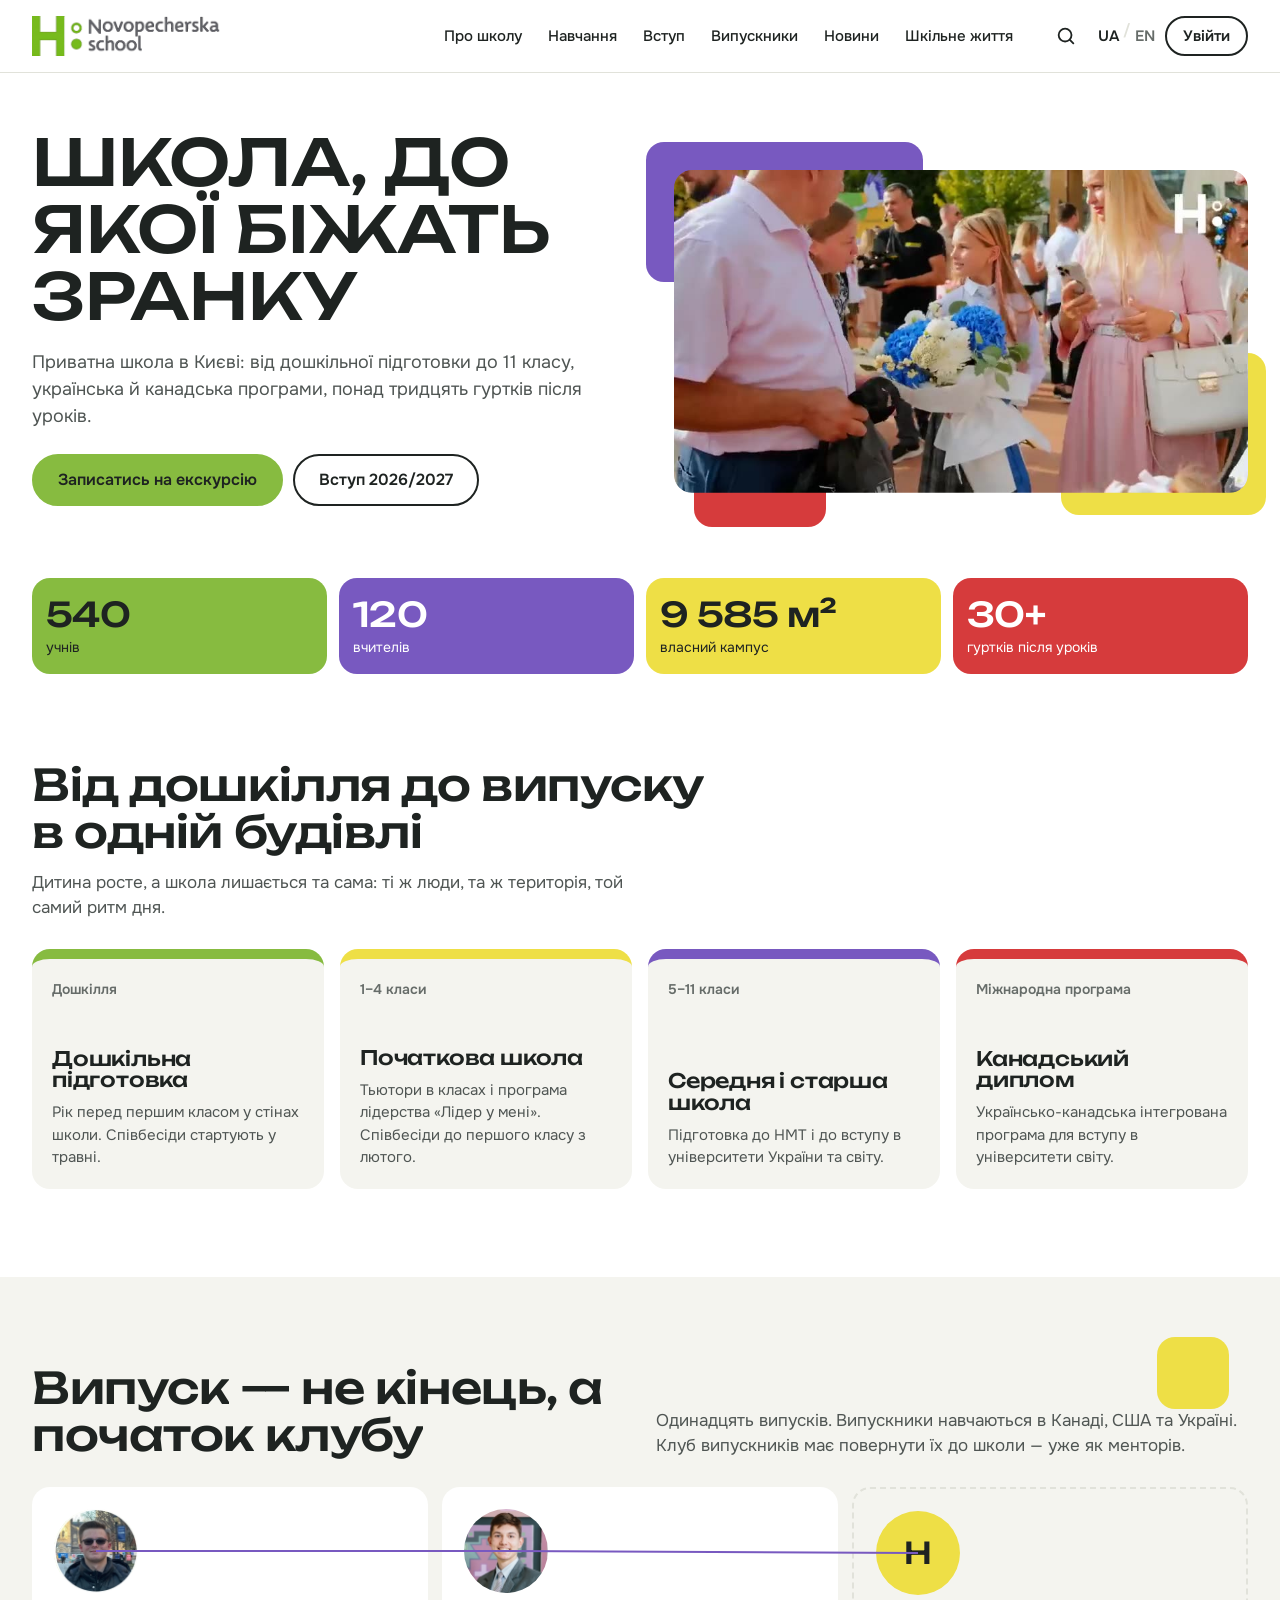
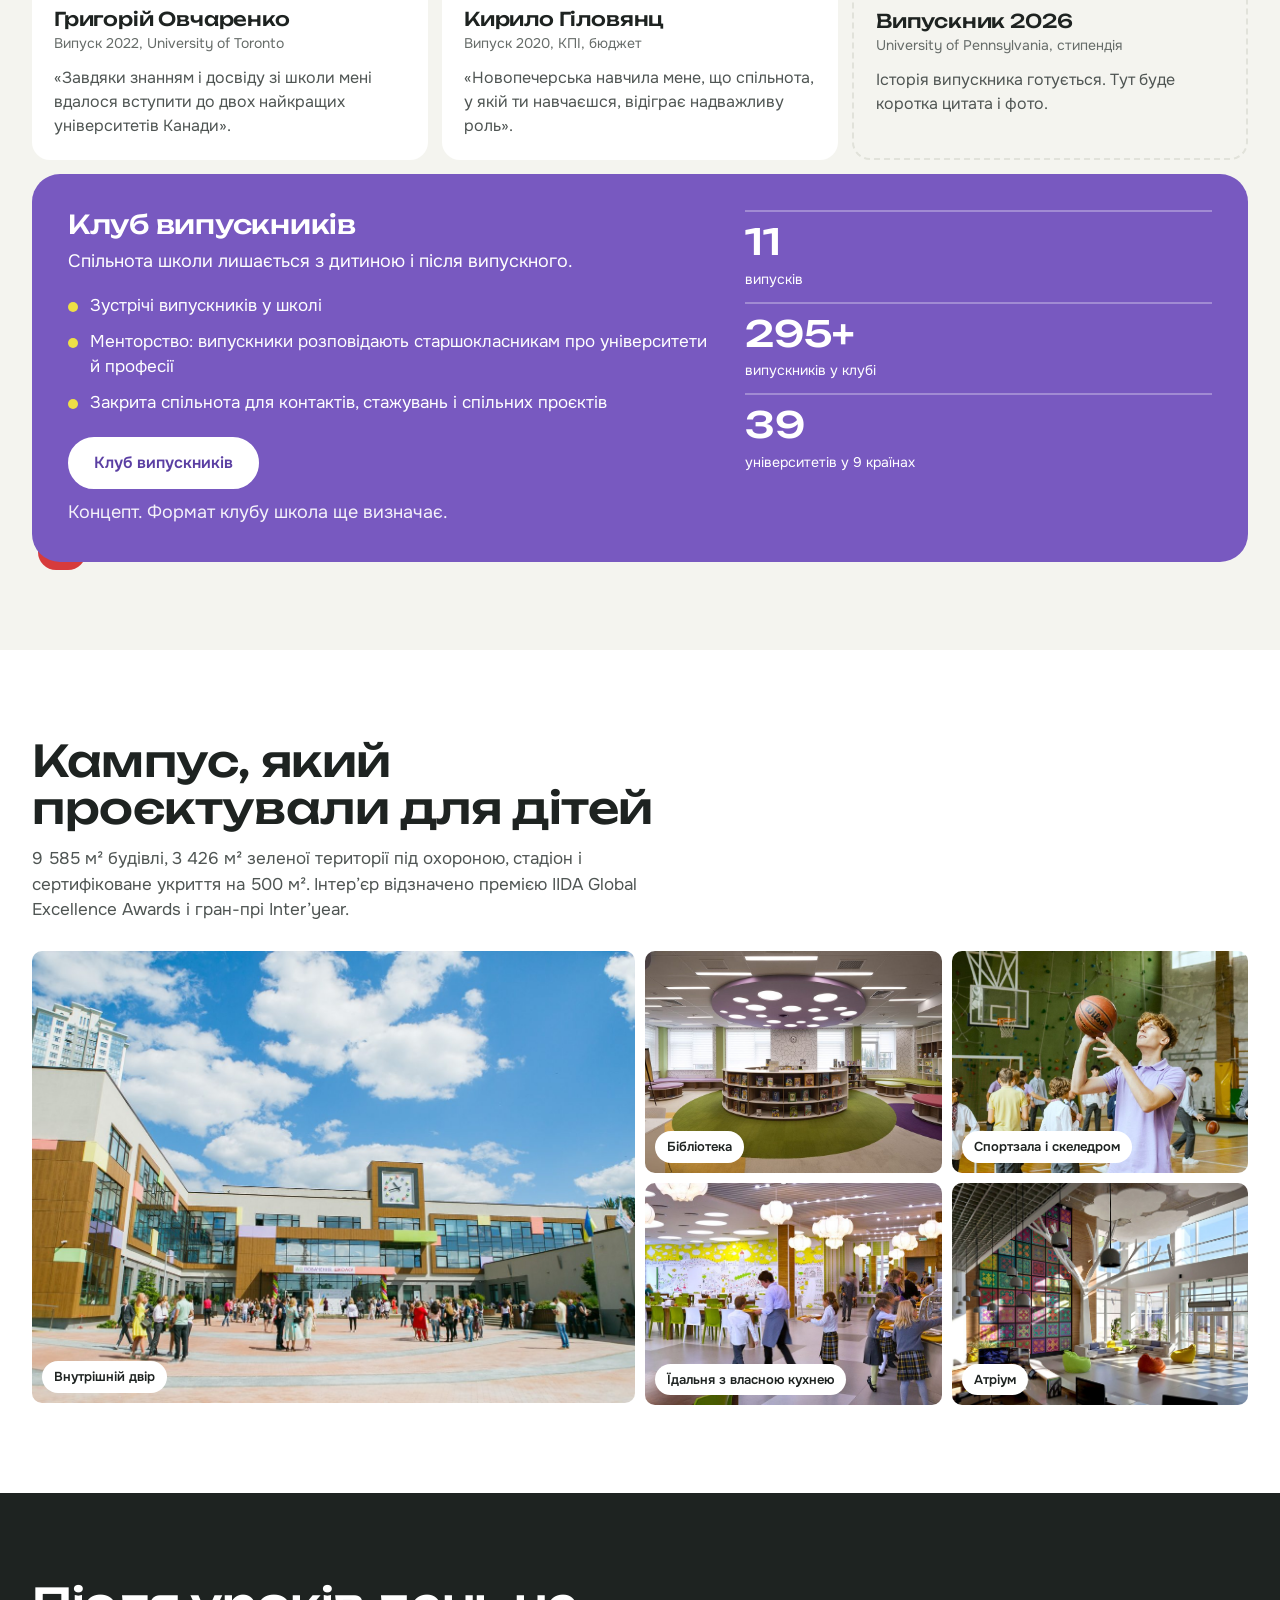
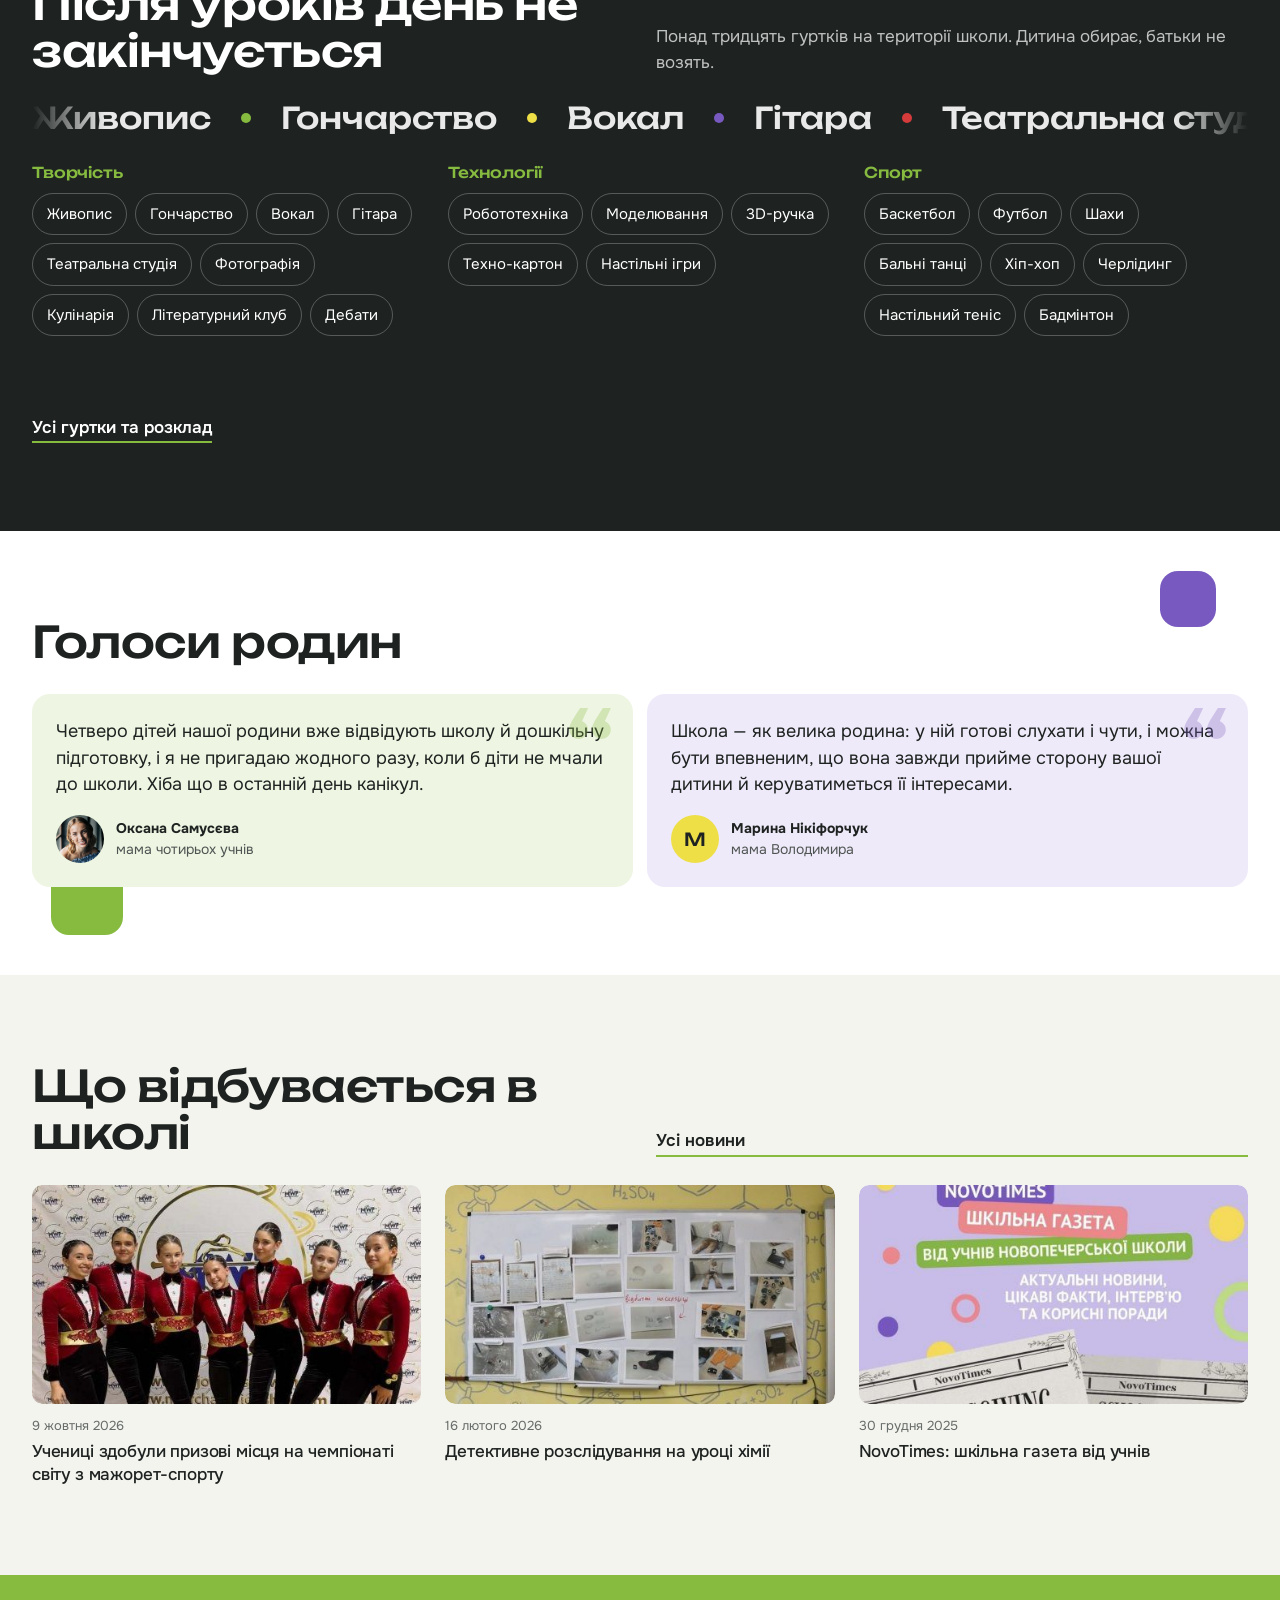
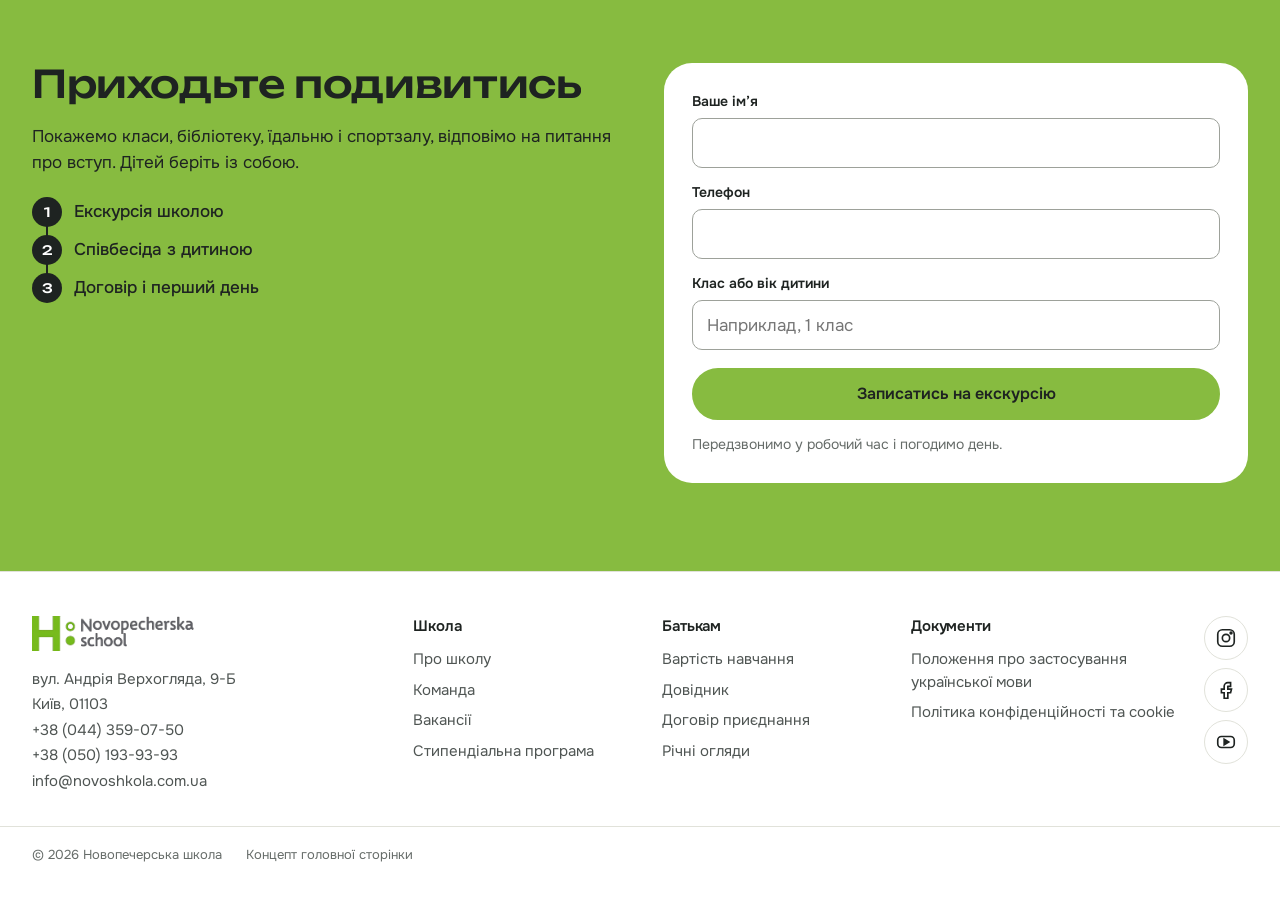
==== commit a0f96314: "concept-v2 A: умовні цифри клубу випускників замість 00" ====
--- a/concept-v2/a/index.html
+++ b/concept-v2/a/index.html
@@ -166,10 +166,10 @@
         <a class="btn btn--light" href="#">Клуб випускників</a>
         <p class="note">Концепт. Формат клубу школа ще визначає.</p>
       </div>
-      <div class="club__nums" aria-label="Випускники в цифрах (дані уточнюються)">
+      <div class="club__nums" aria-label="Випускники в цифрах">
         <div><strong data-count>11</strong><span>випусків</span></div>
-        <div><strong>00</strong><span>випускників у клубі</span></div>
-        <div><strong>00</strong><span>університетів у 0 країнах</span></div>
+        <div><strong data-count>300+</strong><span>випускників у клубі</span></div>
+        <div><strong data-count>40</strong><span>університетів у 9 країнах</span></div>
       </div>
     </div>
   </div>
--- a/concept-v2/motion.css
+++ b/concept-v2/motion.css
@@ -3,6 +3,7 @@
    without prefers-reduced-motion. Without JS or with reduced motion the page is static and fully visible. */
 
 html.mo { --v: 0ms; }
+html.mo-init *, html.mo-init *::before, html.mo-init *::after { transition: none !important; }
 .sr { position: absolute; width: 1px; height: 1px; overflow: hidden; clip: rect(0 0 0 0); white-space: nowrap; }
 
 /* ---- Reveal primitives ---- */
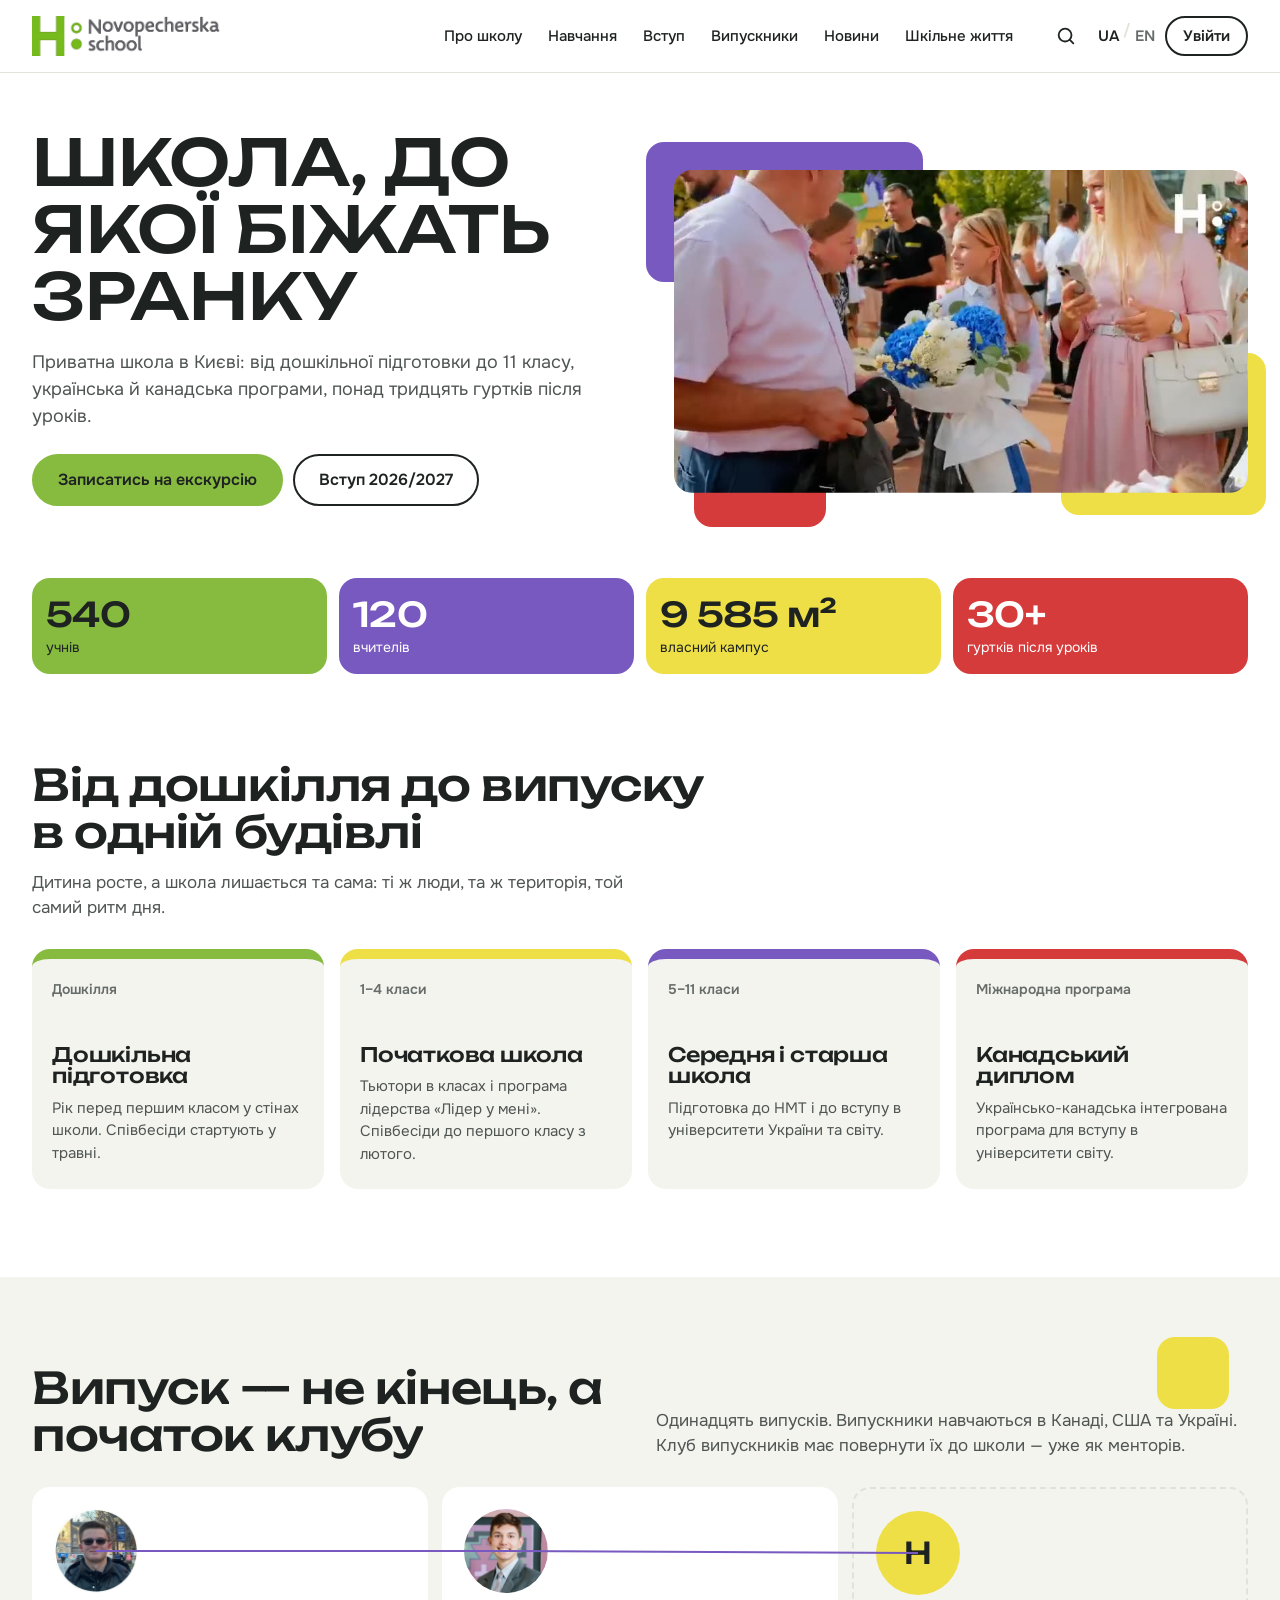
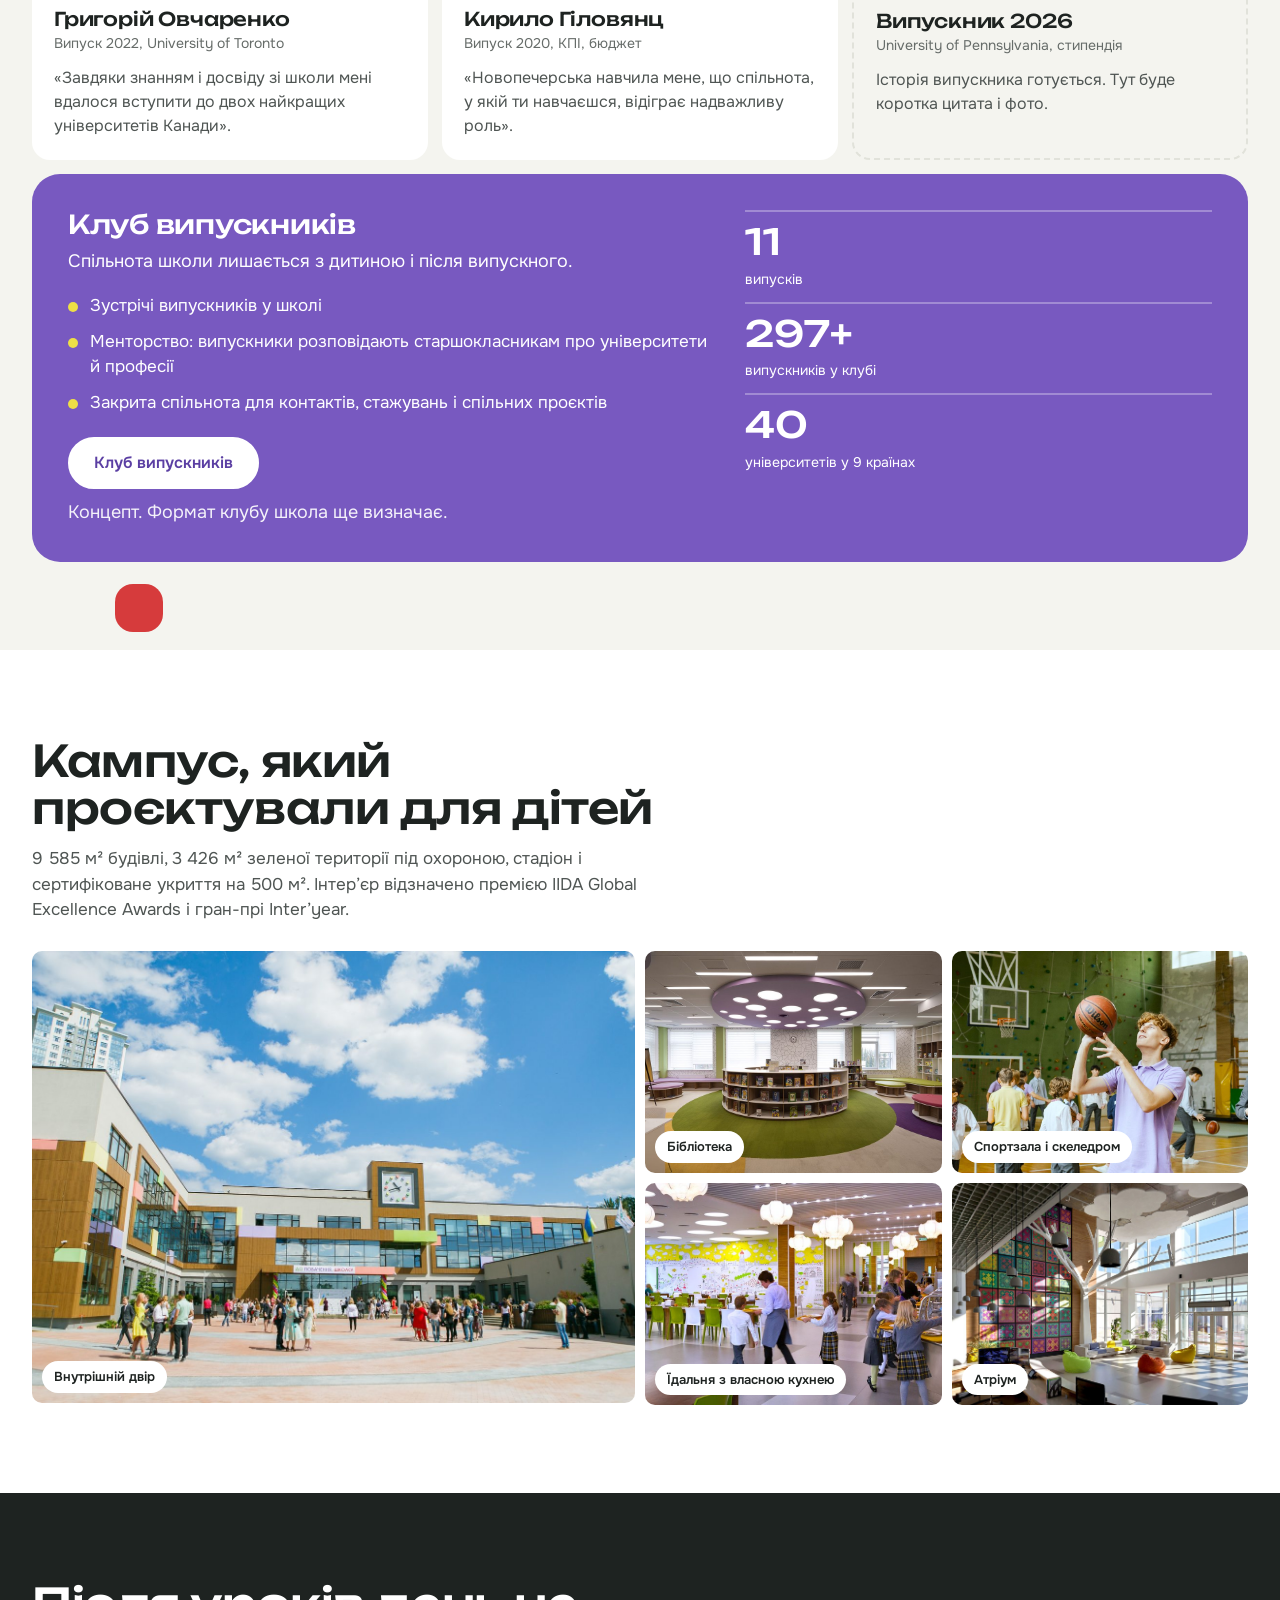
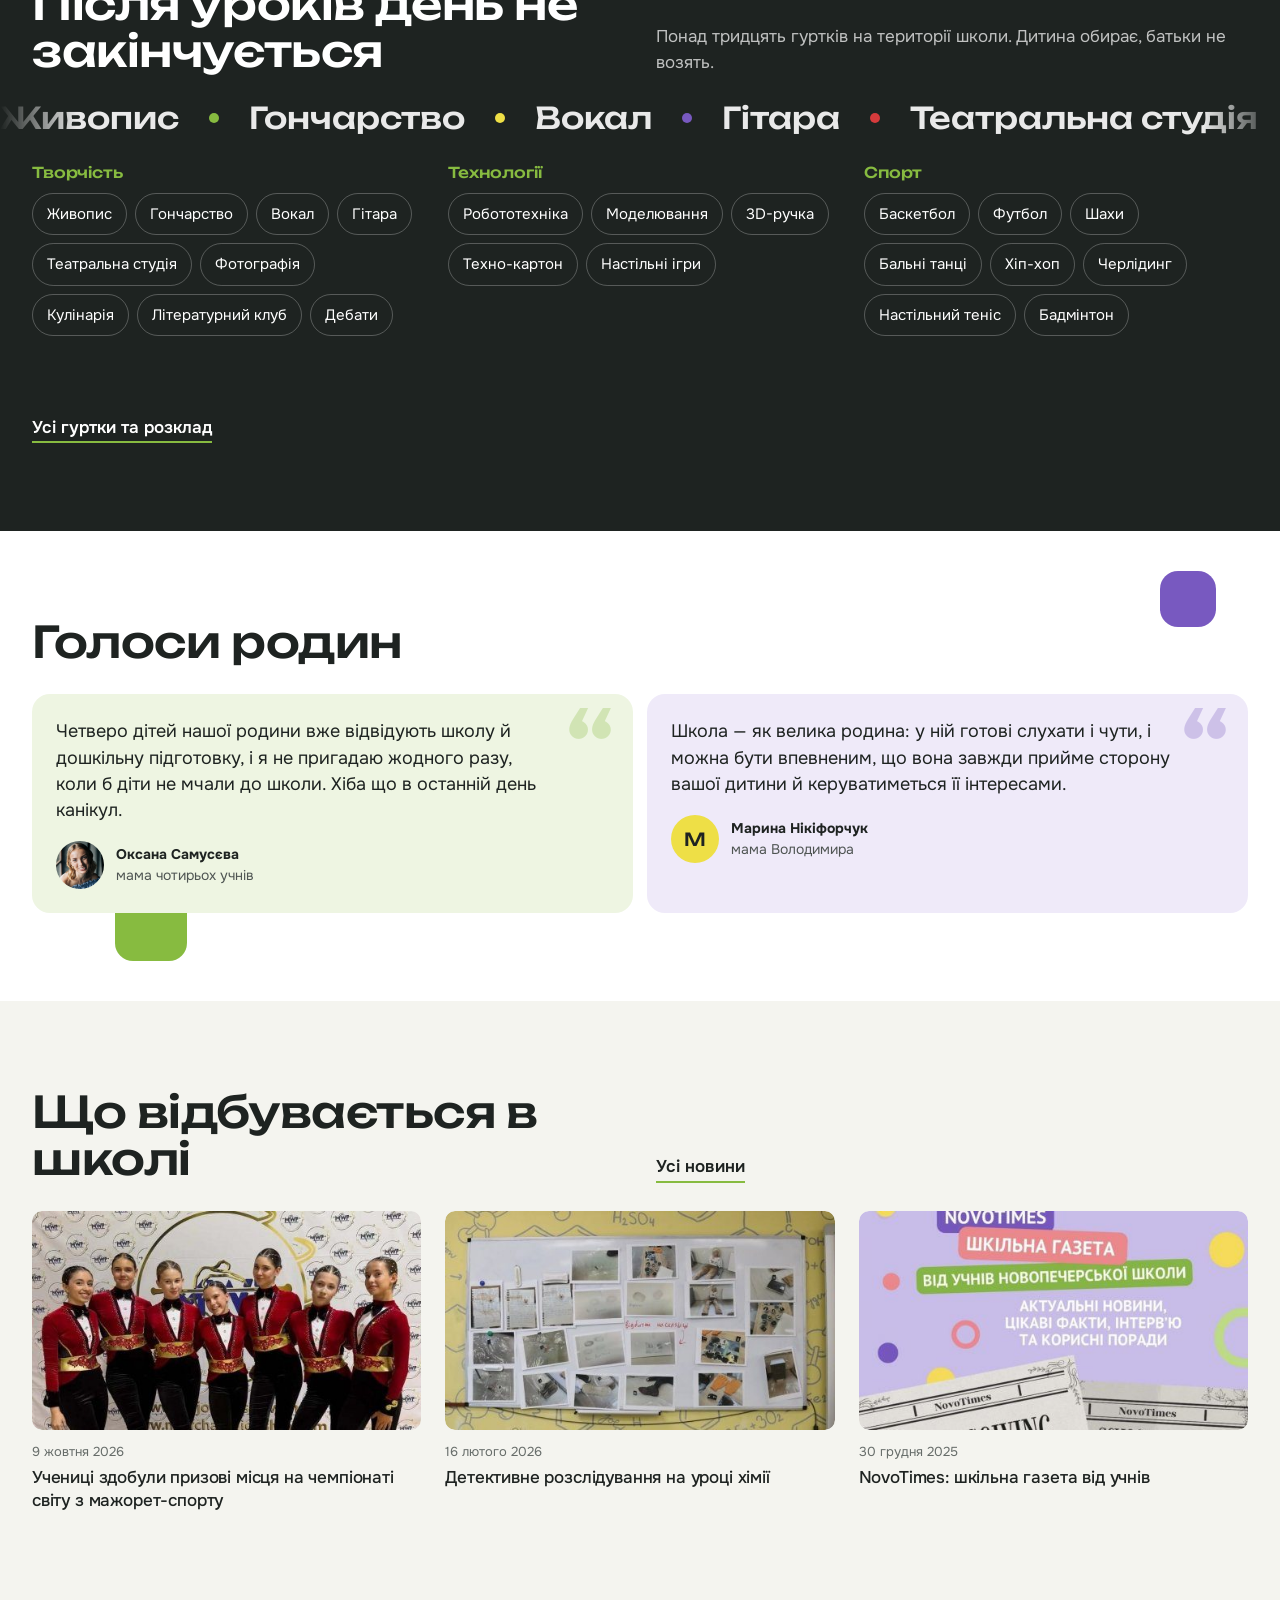
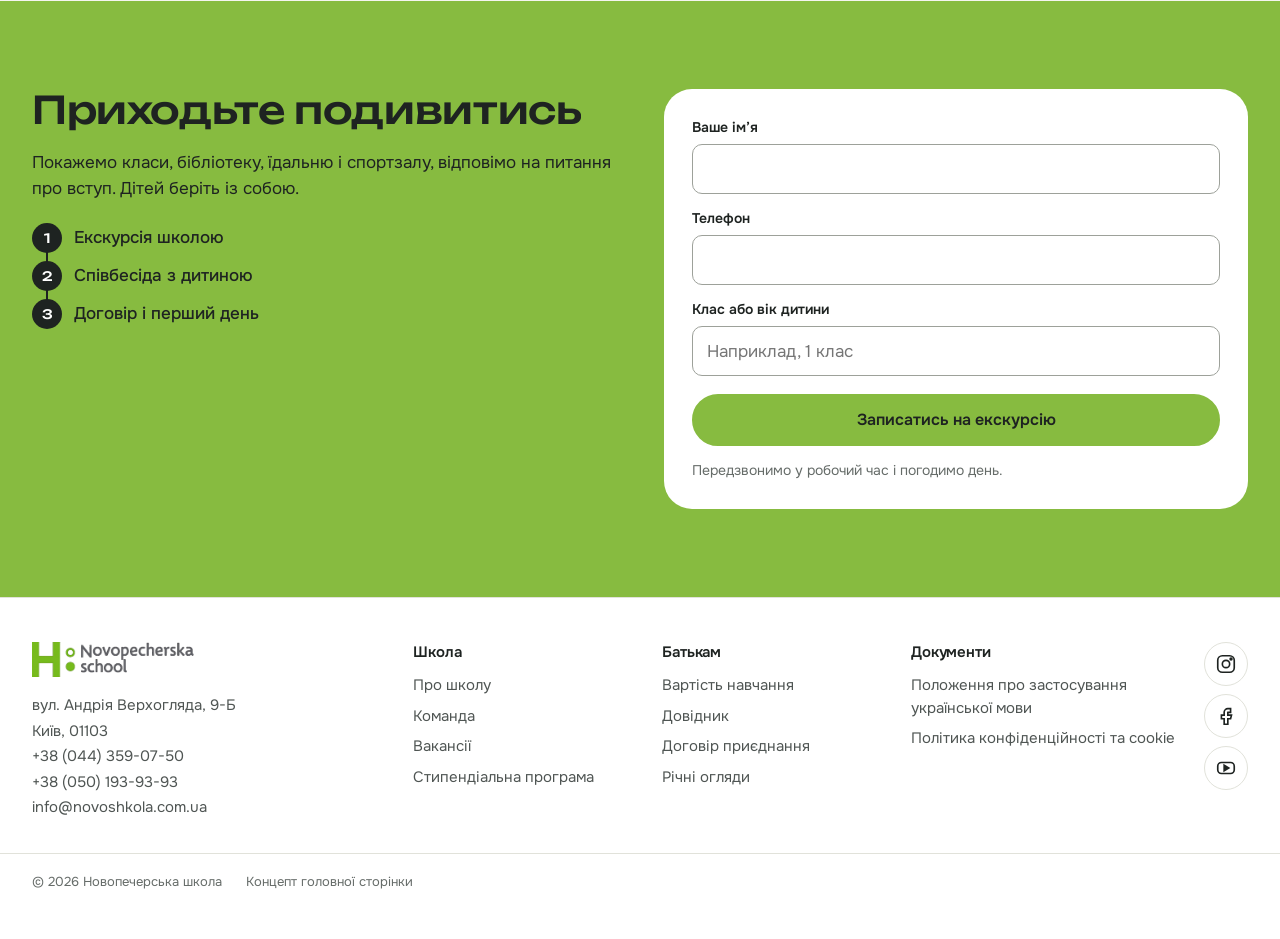
==== commit 7a620471: "concept-v2: прохід доробки — A: картки програм вирівняно, рядок гуртків на всю ширину, лапки поза те" ====
--- a/concept-v2/a/index.html
+++ b/concept-v2/a/index.html
@@ -126,7 +126,7 @@
 <!-- Alumni -->
 <section class="sec sec--alumni" id="alumni" data-route-color="#7859C0">
   <i class="shape shape--yellow" style="right:4%;top:60px" data-rotate="0.05" aria-hidden="true"></i>
-  <i class="shape shape--red" style="left:3%;bottom:80px;width:48px;height:48px" data-rotate="-0.04" aria-hidden="true"></i>
+  <i class="shape shape--red" style="left:9%;bottom:18px;width:48px;height:48px" data-rotate="-0.04" aria-hidden="true"></i>
   <div class="wrap">
     <div class="sec__head sec__head--row">
       <h2 data-mo="mask">Випуск — не кінець, а початок клубу</h2>
@@ -242,7 +242,7 @@
 <!-- Families -->
 <section class="sec" id="voices" data-route-color="#7859C0">
   <i class="shape shape--purple" style="right:5%;top:40px;width:56px;height:56px" data-rotate="0.04" aria-hidden="true"></i>
-  <i class="shape shape--green" style="left:4%;bottom:40px" data-rotate="-0.03" aria-hidden="true"></i>
+  <i class="shape shape--green" style="left:9%;bottom:40px" data-rotate="-0.03" aria-hidden="true"></i>
   <div class="wrap">
     <div class="sec__head">
       <h2 data-mo="mask">Голоси родин</h2>
--- a/concept-v2/a/style.css
+++ b/concept-v2/a/style.css
@@ -130,6 +130,7 @@
 .sec__head p { margin-top: 14px; color: var(--ink-2); max-width: 36em; font-size: 17px; }
 .sec__head--row { display: grid; gap: 14px; }
 .sec__head--row p { margin-top: 0; }
+.sec__head--row .link { justify-self: start; }
 
 /* Horizontal rail on mobile, grid on wide */
 .rail { display: flex; gap: 12px; overflow-x: auto; scroll-snap-type: x mandatory; padding: 4px var(--gutter) 12px; margin: 0 calc(-1 * var(--gutter)); scrollbar-width: none; }
@@ -144,7 +145,8 @@
 .prog--purple { border-top-color: var(--purple); }
 .prog--red { border-top-color: var(--red); }
 .prog__age { font-size: 14px; font-weight: 600; color: var(--ink-3); }
-.prog h3 { margin-top: auto; font-size: 20px; }
+.prog h3 { margin-top: 44px; font-size: 20px; }
+.prog p { margin-bottom: auto; }
 .prog p { margin-top: 10px; color: var(--ink-2); font-size: 15px; }
 
 /* Alumni */
@@ -180,7 +182,7 @@
 .mosaic figcaption { position: absolute; left: 10px; bottom: 10px; background: var(--paper); padding: 5px 10px; border-radius: 999px; font-size: 12px; font-weight: 600; }
 
 /* Clubs */
-.sec--clubs { background: var(--ink); color: #fff; }
+.sec--clubs { background: var(--ink); color: #fff; overflow: clip; }
 .sec--clubs .sec__head p { color: rgba(255,255,255,.72); }
 .chips-grid { display: grid; gap: 24px; }
 .chips h3 { font-size: 15px; font-weight: 500; color: var(--green); margin-bottom: 12px; }
--- a/concept-v2/motion.css
+++ b/concept-v2/motion.css
@@ -93,7 +93,7 @@
 [data-connect] .person img, [data-connect] .person__ph { position: relative; z-index: 3; }
 
 /* A: running line of clubs */
-.ticker { overflow: hidden; white-space: nowrap; margin: 4px 0 28px; -webkit-mask-image: linear-gradient(90deg, transparent, #000 6%, #000 94%, transparent); mask-image: linear-gradient(90deg, transparent, #000 6%, #000 94%, transparent); }
+.ticker { overflow: hidden; white-space: nowrap; margin: 4px calc(50% - 50vw) 28px; -webkit-mask-image: linear-gradient(90deg, transparent, #000 6%, #000 94%, transparent); mask-image: linear-gradient(90deg, transparent, #000 6%, #000 94%, transparent); }
 .ticker__in { display: inline-flex; align-items: center; }
 .ticker__in > span { display: inline-flex; align-items: center; font: 500 22px/1 var(--display, inherit); padding-right: 22px; color: rgba(255,255,255,.9); }
 .ticker__in > span::after { content: ""; display: inline-block; width: 8px; height: 8px; border-radius: 50%; margin-left: 22px; background: var(--c, var(--green)); }
@@ -112,6 +112,7 @@
 html.mo .theme-a .quote { position: relative; }
 html.mo .theme-a .quote::before { content: "“"; position: absolute; right: 18px; top: 2px; font: 500 96px/1 var(--display); color: var(--green); opacity: .28; scale: .4; transition: scale 1s cubic-bezier(.34,1.56,.64,1) .3s; }
 html.mo .theme-a .quote--purple::before { color: var(--purple); }
+html.mo .theme-a .quote p { padding-right: 52px; }
 html.mo .theme-a .quote.in::before { scale: 1; }
 
 /* ---- B: the album opens (once per session), the first photo breathes ---- */
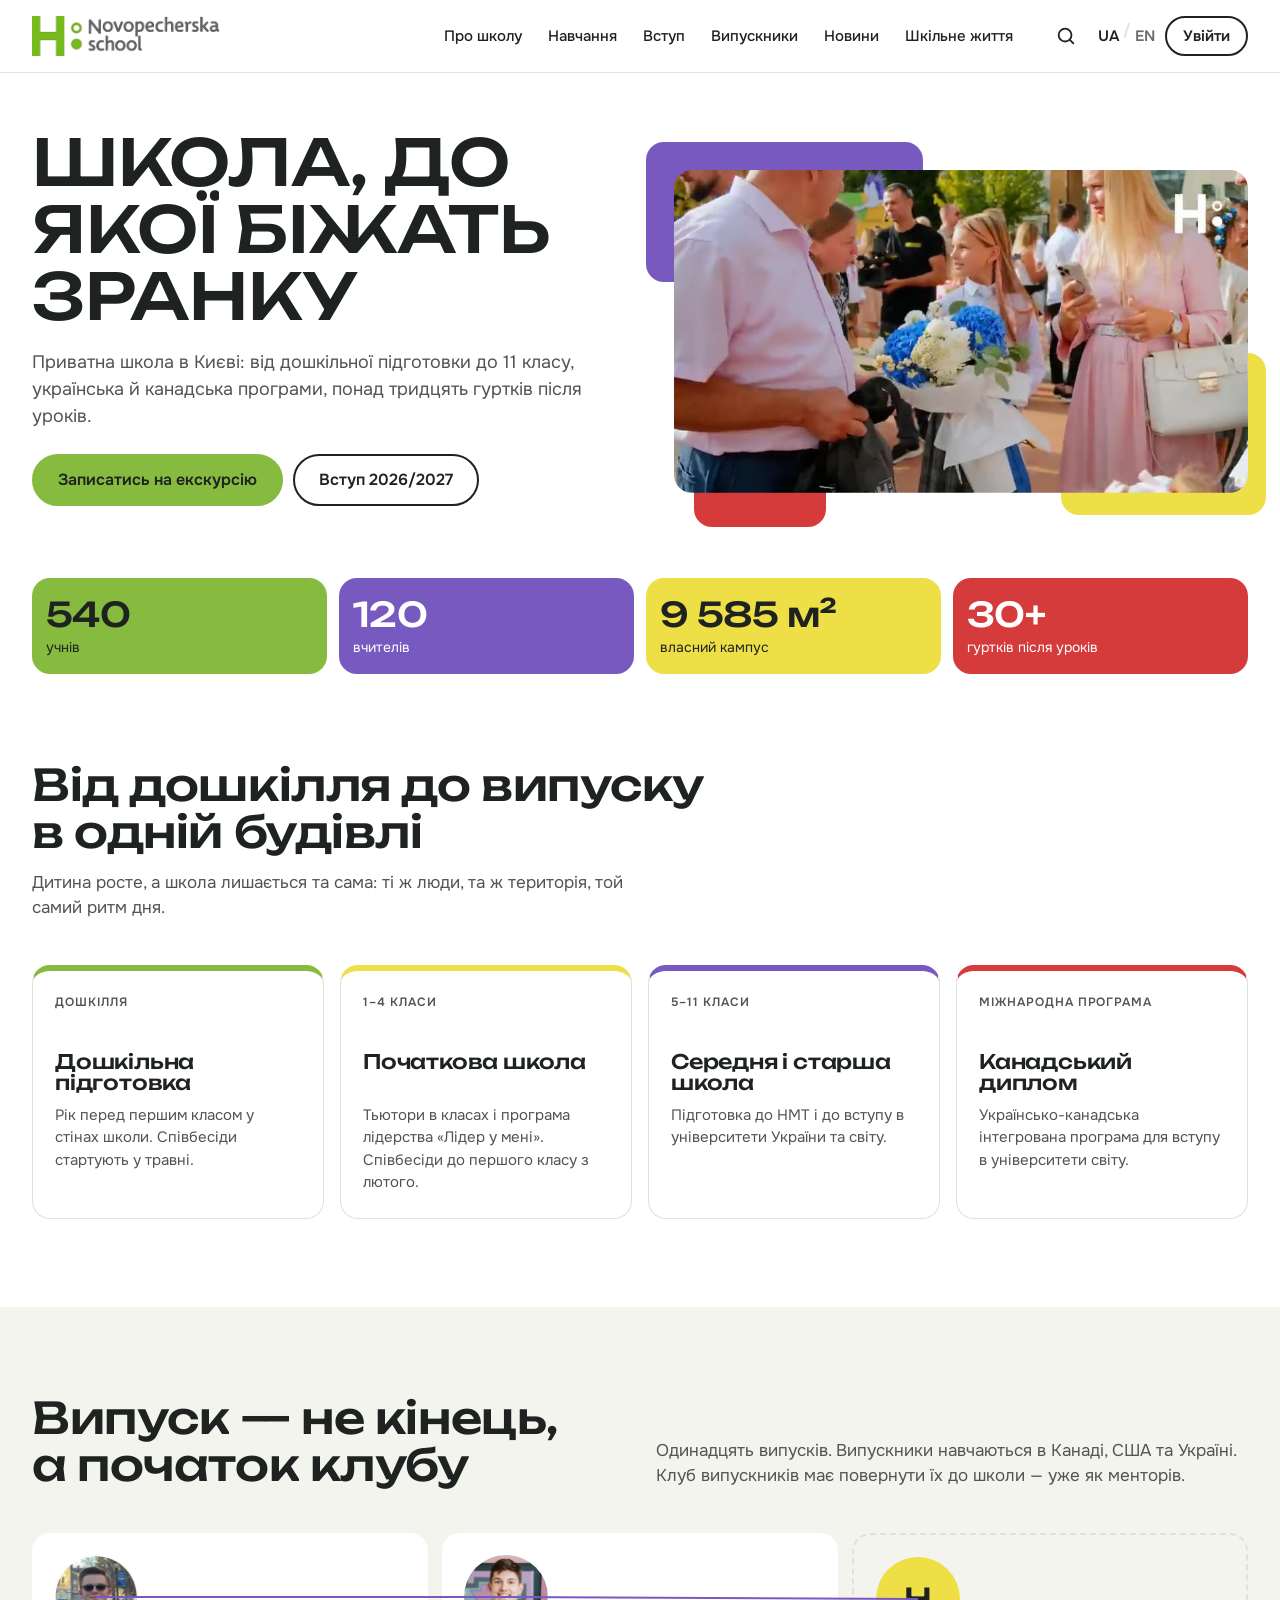
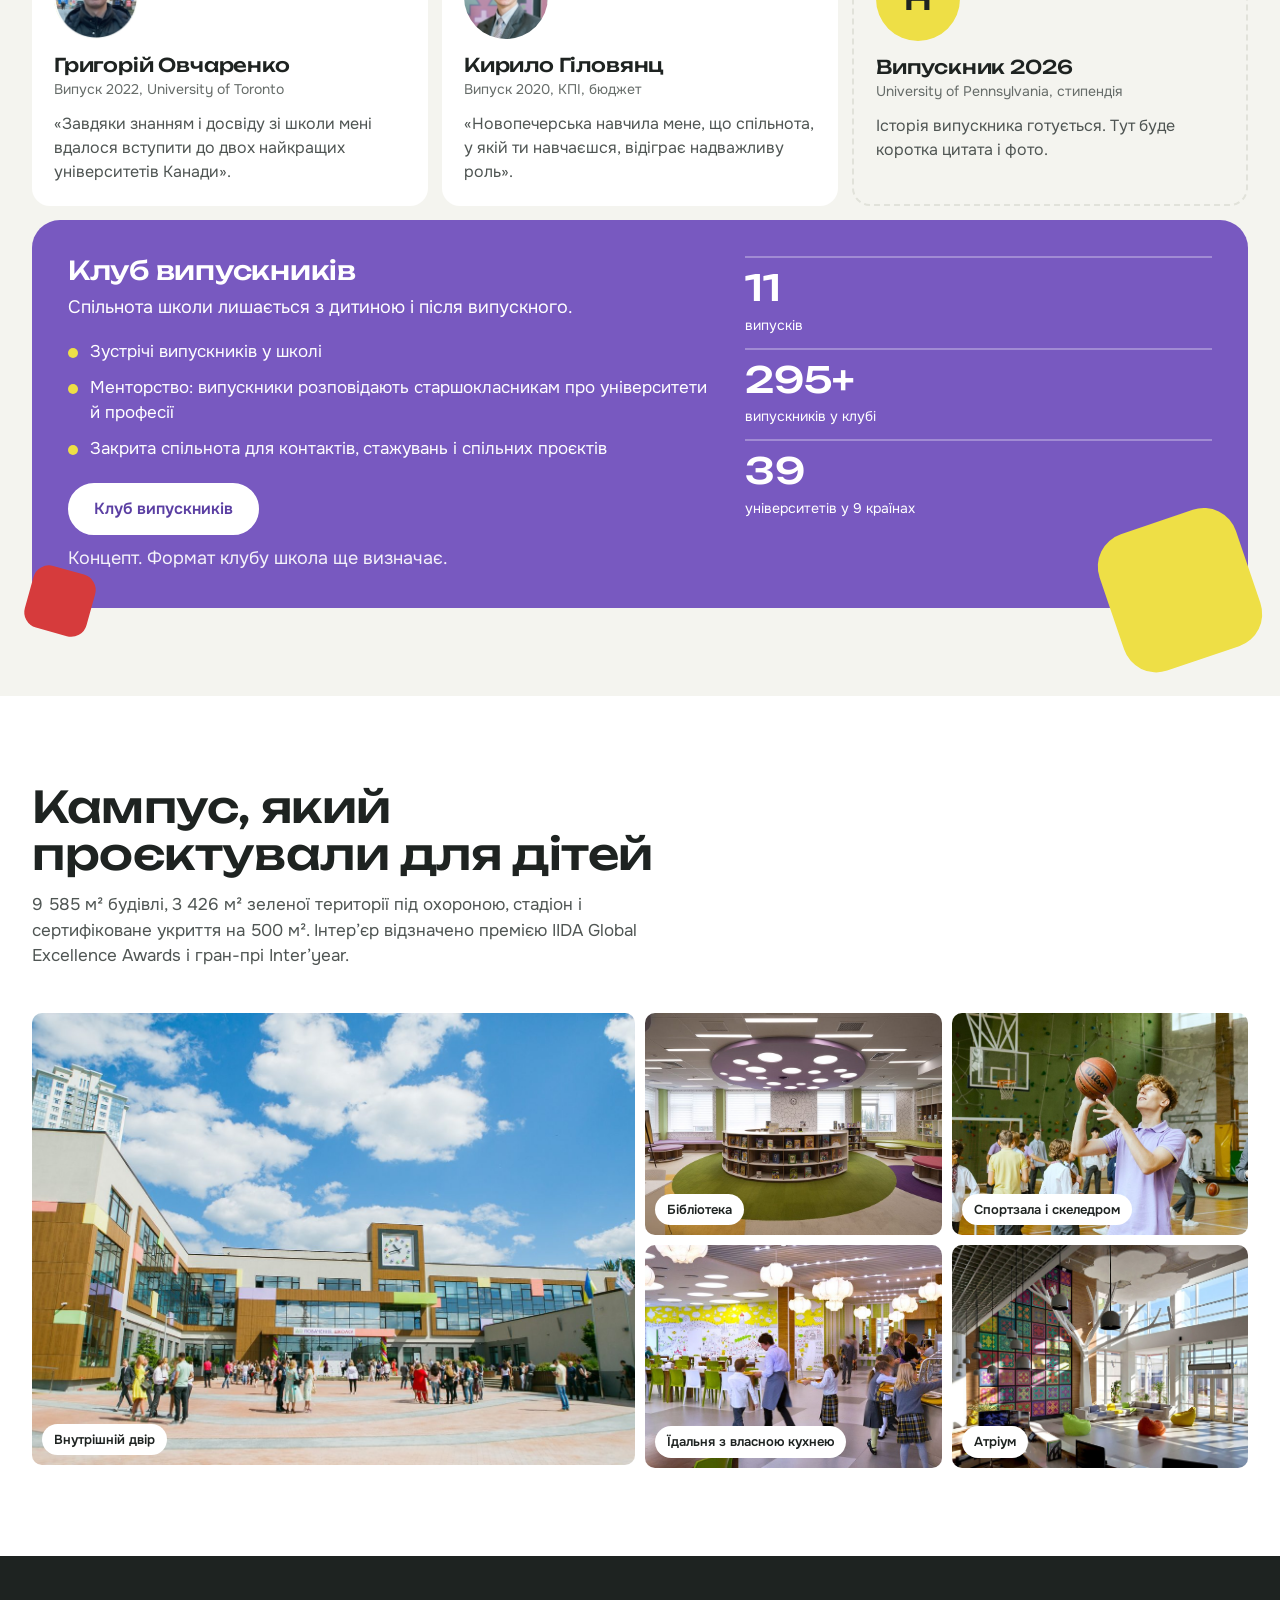
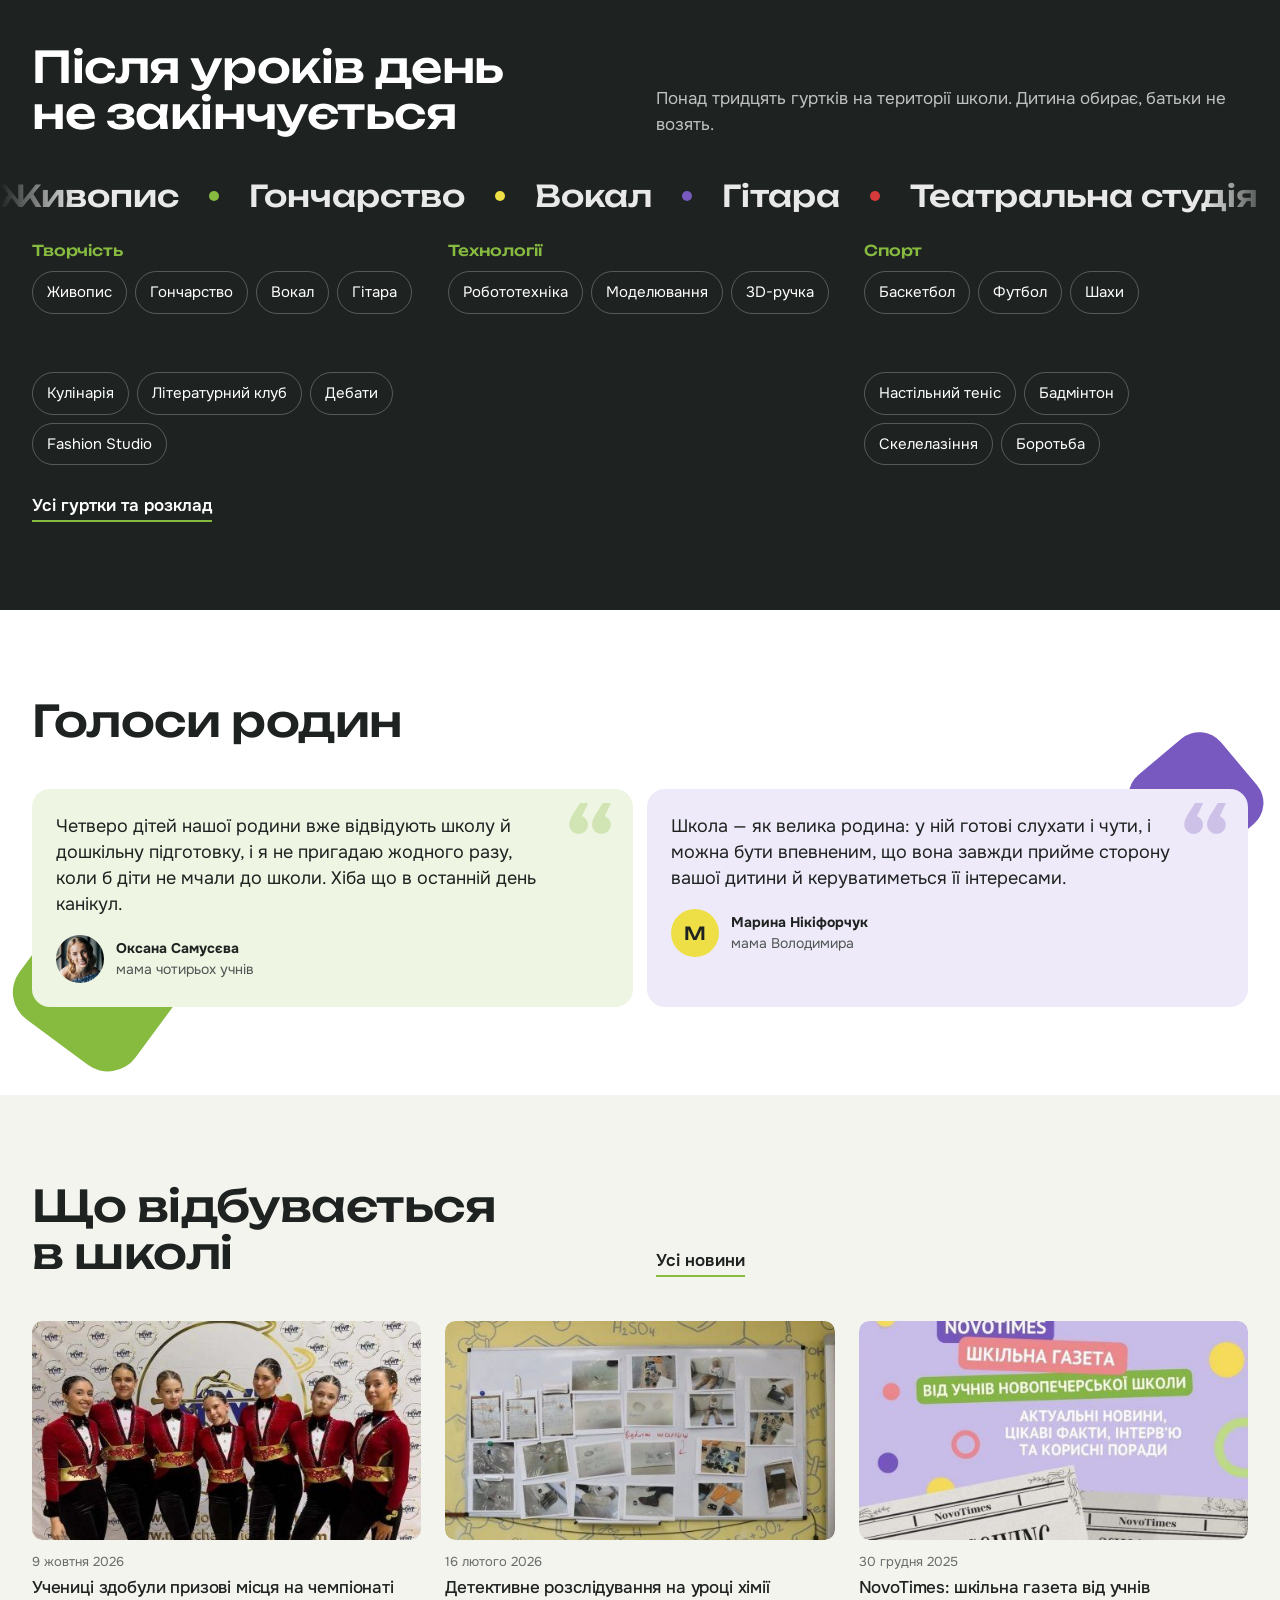
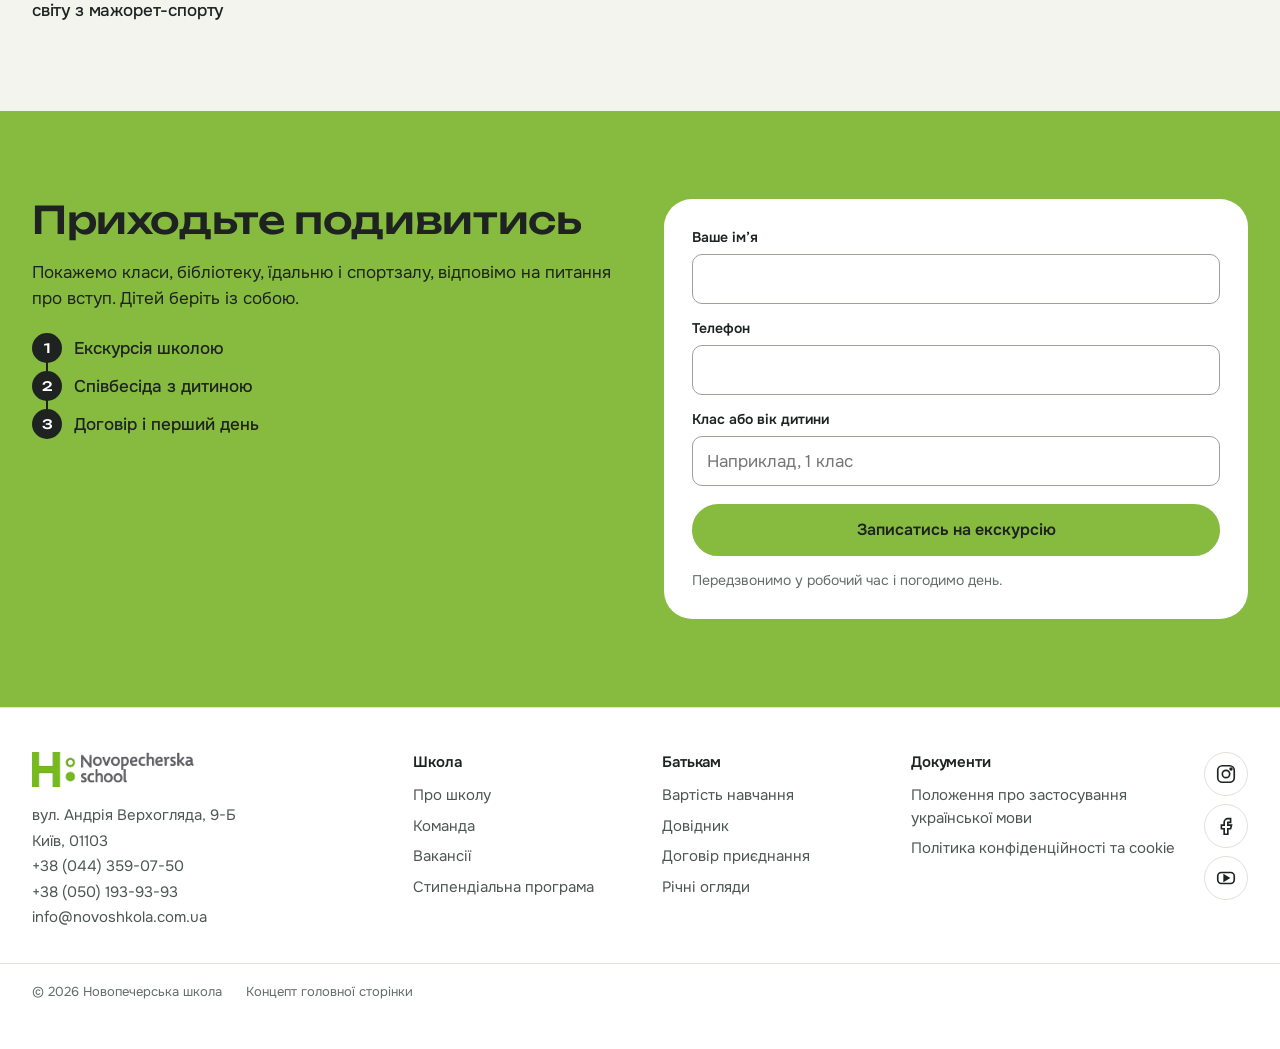
==== commit 58f0e4ae: "concept-v2 A: курс на преміальність — маршрут на полі вимкнено (?route повертає для порівняння), фіг" ====
--- a/concept-v2/a/index.html
+++ b/concept-v2/a/index.html
@@ -60,7 +60,7 @@
   </div>
 </div>
 
-<main id="main" data-route>
+<main id="main">
 
 <!-- Hero -->
 <section class="hero">
@@ -125,8 +125,6 @@
 
 <!-- Alumni -->
 <section class="sec sec--alumni" id="alumni" data-route-color="#7859C0">
-  <i class="shape shape--yellow" style="right:4%;top:60px" data-rotate="0.05" aria-hidden="true"></i>
-  <i class="shape shape--red" style="left:9%;bottom:18px;width:48px;height:48px" data-rotate="-0.04" aria-hidden="true"></i>
   <div class="wrap">
     <div class="sec__head sec__head--row">
       <h2 data-mo="mask">Випуск — не кінець, а початок клубу</h2>
@@ -155,6 +153,8 @@
     </div>
 
     <div class="club" data-mo="up" data-cur-color="#EEDF46">
+      <i class="shape shape--yellow shape--l" data-parallax="0.28" data-rotate="0.012" aria-hidden="true"></i>
+      <i class="shape shape--red shape--s" data-parallax="-0.22" data-rotate="-0.01" aria-hidden="true"></i>
       <div class="club__text">
         <h3>Клуб випускників</h3>
         <p>Спільнота школи лишається з дитиною і після випускного.</p>
@@ -241,13 +241,13 @@
 
 <!-- Families -->
 <section class="sec" id="voices" data-route-color="#7859C0">
-  <i class="shape shape--purple" style="right:5%;top:40px;width:56px;height:56px" data-rotate="0.04" aria-hidden="true"></i>
-  <i class="shape shape--green" style="left:9%;bottom:40px" data-rotate="-0.03" aria-hidden="true"></i>
   <div class="wrap">
     <div class="sec__head">
       <h2 data-mo="mask">Голоси родин</h2>
     </div>
     <div class="quotes" data-mo-stagger="140">
+      <i class="shape shape--purple shape--m" data-parallax="0.26" data-rotate="0.011" aria-hidden="true"></i>
+      <i class="shape shape--green shape--l" data-parallax="-0.24" data-rotate="-0.01" aria-hidden="true"></i>
       <blockquote class="quote quote--green">
         <p>Четверо дітей нашої родини вже відвідують школу й дошкільну підготовку, і я не пригадаю жодного разу, коли б діти не мчали до школи. Хіба що в останній день канікул.</p>
         <footer>
--- a/concept-v2/a/style.css
+++ b/concept-v2/a/style.css
@@ -125,8 +125,8 @@
 
 /* Sections */
 .sec { padding: var(--sec) 0; }
-.sec__head { margin-bottom: 28px; }
-.sec__head h2 { font-size: clamp(26px, 6.4vw, 34px); max-width: 16em; }
+.sec__head { margin-bottom: 32px; }
+.sec__head h2 { font-size: clamp(26px, 6.4vw, 34px); max-width: 18em; text-wrap: balance; }
 .sec__head p { margin-top: 14px; color: var(--ink-2); max-width: 36em; font-size: 17px; }
 .sec__head--row { display: grid; gap: 14px; }
 .sec__head--row p { margin-top: 0; }
@@ -138,14 +138,14 @@
 .rail > * { flex: 0 0 74%; scroll-snap-align: start; }
 
 /* Programs */
-.prog { display: flex; flex-direction: column; min-height: 240px; padding: 20px; border-radius: var(--r); text-decoration: none; background: var(--paper-2); border-top: 10px solid var(--line); transition: transform .15s; }
+.prog { display: flex; flex-direction: column; min-height: 240px; padding: 22px 22px 24px; border-radius: var(--r); text-decoration: none; background: var(--paper); border: 1px solid var(--line); border-top: 6px solid var(--line); transition: transform .15s; }
 .prog:hover { transform: translateY(-3px); }
 .prog--green { border-top-color: var(--green); }
 .prog--yellow { border-top-color: var(--yellow); }
 .prog--purple { border-top-color: var(--purple); }
 .prog--red { border-top-color: var(--red); }
-.prog__age { font-size: 14px; font-weight: 600; color: var(--ink-3); }
-.prog h3 { margin-top: 44px; font-size: 20px; }
+.prog__age { font-size: 12px; font-weight: 600; letter-spacing: .08em; text-transform: uppercase; color: var(--ink-2); }
+.prog h3 { margin-top: 40px; font-size: 20px; min-height: 2.16em; }
 .prog p { margin-bottom: auto; }
 .prog p { margin-top: 10px; color: var(--ink-2); font-size: 15px; }
 
@@ -294,6 +294,7 @@
   .facts { margin-top: 72px; }
   .rail { grid-template-columns: repeat(4, 1fr); gap: 16px; }
   .sec--news .rail { grid-template-columns: repeat(3, 1fr); gap: 24px; }
+  .sec__head { margin-bottom: 44px; }
   .sec__head h2 { font-size: clamp(34px, 3.4vw, 46px); }
   .mosaic { grid-template-columns: repeat(4, 1fr); }
   .mosaic__big { grid-column: 1 / 3; grid-row: 1 / 3; aspect-ratio: auto; }
--- a/concept-v2/motion.css
+++ b/concept-v2/motion.css
@@ -14,8 +14,8 @@
 html.mo [data-mo="pop"]:not(.in)   { opacity: 0; scale: .85; }
 html.mo [data-mo="flip"]:not(.in)  { opacity: 0; transform: perspective(700px) rotateX(-40deg); transform-origin: 50% 100%; }
 /* A: blocks drop in and land with a bounce, like façade panels stacking */
-html.mo [data-mo="drop"] { transition-duration: .9s; transition-timing-function: cubic-bezier(.34,1.56,.64,1); }
-html.mo [data-mo="drop"]:not(.in)  { opacity: 0; translate: 0 -56px; }
+html.mo [data-mo="drop"] { transition-duration: .9s; transition-timing-function: cubic-bezier(.2,.7,.2,1); }
+html.mo [data-mo="drop"]:not(.in)  { opacity: 0; translate: 0 -40px; }
 /* A: portraits open like an iris once their card is in (driven by the card: Chrome's IntersectionObserver
    never reports an element clipped to circle(0) as visible) */
 html.mo [data-connect] .person img, html.mo [data-connect] .person__ph { clip-path: circle(75% at 50% 50%); transition: clip-path 1.1s cubic-bezier(.2,.7,.2,1) calc(var(--d) + var(--v) + 250ms); }
@@ -48,14 +48,14 @@
 html.mo [data-mo="mask"].in .mo-w > span { translate: 0 0; }
 html.mo [data-mo="mask"] { transition: none; }
 /* A: words run in with a little overshoot */
-html.mo .theme-a .mo-w > span { transition-timing-function: cubic-bezier(.34,1.35,.64,1); }
+html.mo .theme-a .mo-w > span { transition-timing-function: cubic-bezier(.2,.8,.2,1); }
 /* B: words come slowly, out of blur; quotes by whole lines */
 html.mo .theme-b .mo-w > span { filter: blur(8px); transition-duration: 1.1s; }
 html.mo .theme-b [data-mo="mask"].in .mo-w > span { filter: none; }
 html.mo [data-mo-lines] .mo-w > span { transition-delay: calc(var(--d, 0ms) + var(--v) + var(--i, 0) * 120ms); }
 
 /* ---- A: the façade assembles on the first screen ---- */
-html.mo [data-mo="media"] .panel { transition: opacity .9s, translate 1s cubic-bezier(.34,1.45,.64,1); }
+html.mo [data-mo="media"] .panel { transition: opacity .9s, translate 1s cubic-bezier(.3,1.12,.4,1); }
 html.mo [data-mo="media"]:not(.in) .panel--purple { opacity: 0; translate: -120px -90px; }
 html.mo [data-mo="media"]:not(.in) .panel--yellow { opacity: 0; translate: 120px 90px; transition-delay: .12s; }
 html.mo [data-mo="media"]:not(.in) .panel--red { opacity: 0; translate: -40px 120px; transition-delay: .24s; }
@@ -71,9 +71,25 @@
 html.mo .theme-a .sec--alumni, html.mo .theme-a #voices { position: relative; overflow: hidden; }
 html.mo .theme-a .sec--alumni > .wrap, html.mo .theme-a #voices > .wrap { position: relative; z-index: 1; }
 @media (min-width: 1024px) {
-  html.mo .shape { display: block; position: absolute; width: 72px; height: 72px; border-radius: 18px; z-index: 0; rotate: var(--rot, 0deg); animation: mo-drift 10s ease-in-out infinite alternate; }
+  /* Moved only by scrolling: parallax (data-parallax, slower or faster than the page) and a slow turn (data-rotate). No idle drift. */
+  html.mo .shape { display: block; position: absolute; width: 96px; height: 96px; border-radius: 24px; z-index: -1; rotate: var(--rot, 0deg); }
+  /* the panels they peek out from stack above them; sideways peek only where the margin has room */
+  html.mo .theme-a .club, html.mo .theme-a .quotes { position: relative; isolation: isolate; }
+  html.mo .theme-a .club .shape--yellow { right: -28px; bottom: -48px; }
+  html.mo .theme-a .club .shape--red { left: -24px; bottom: -30px; }
+  html.mo .theme-a .quotes .shape--purple { right: -30px; top: -44px; }
+  html.mo .theme-a .quotes .shape--green { left: -36px; bottom: -48px; }
+}
+@media (min-width: 1024px) {
+  html.mo .shape--s { width: 64px; height: 64px; border-radius: 16px; }
+  html.mo .shape--m { width: 112px; height: 112px; border-radius: 28px; }
+  html.mo .shape--l { width: 144px; height: 144px; border-radius: 34px; }
   html.mo .shape--yellow { background: var(--yellow); } html.mo .shape--purple { background: var(--purple); }
   html.mo .shape--red { background: var(--red); } html.mo .shape--green { background: var(--green); }
+}
+@media (min-width: 1024px) and (max-width: 1399px) {
+  html.mo .theme-a .club .shape--yellow, html.mo .theme-a .quotes .shape--purple { right: -4px; }
+  html.mo .theme-a .club .shape--red, html.mo .theme-a .quotes .shape--green { left: -4px; }
 }
 
 /* A: the route — a line from the first CTA to the form, drawn by scrolling, with a runner ahead */
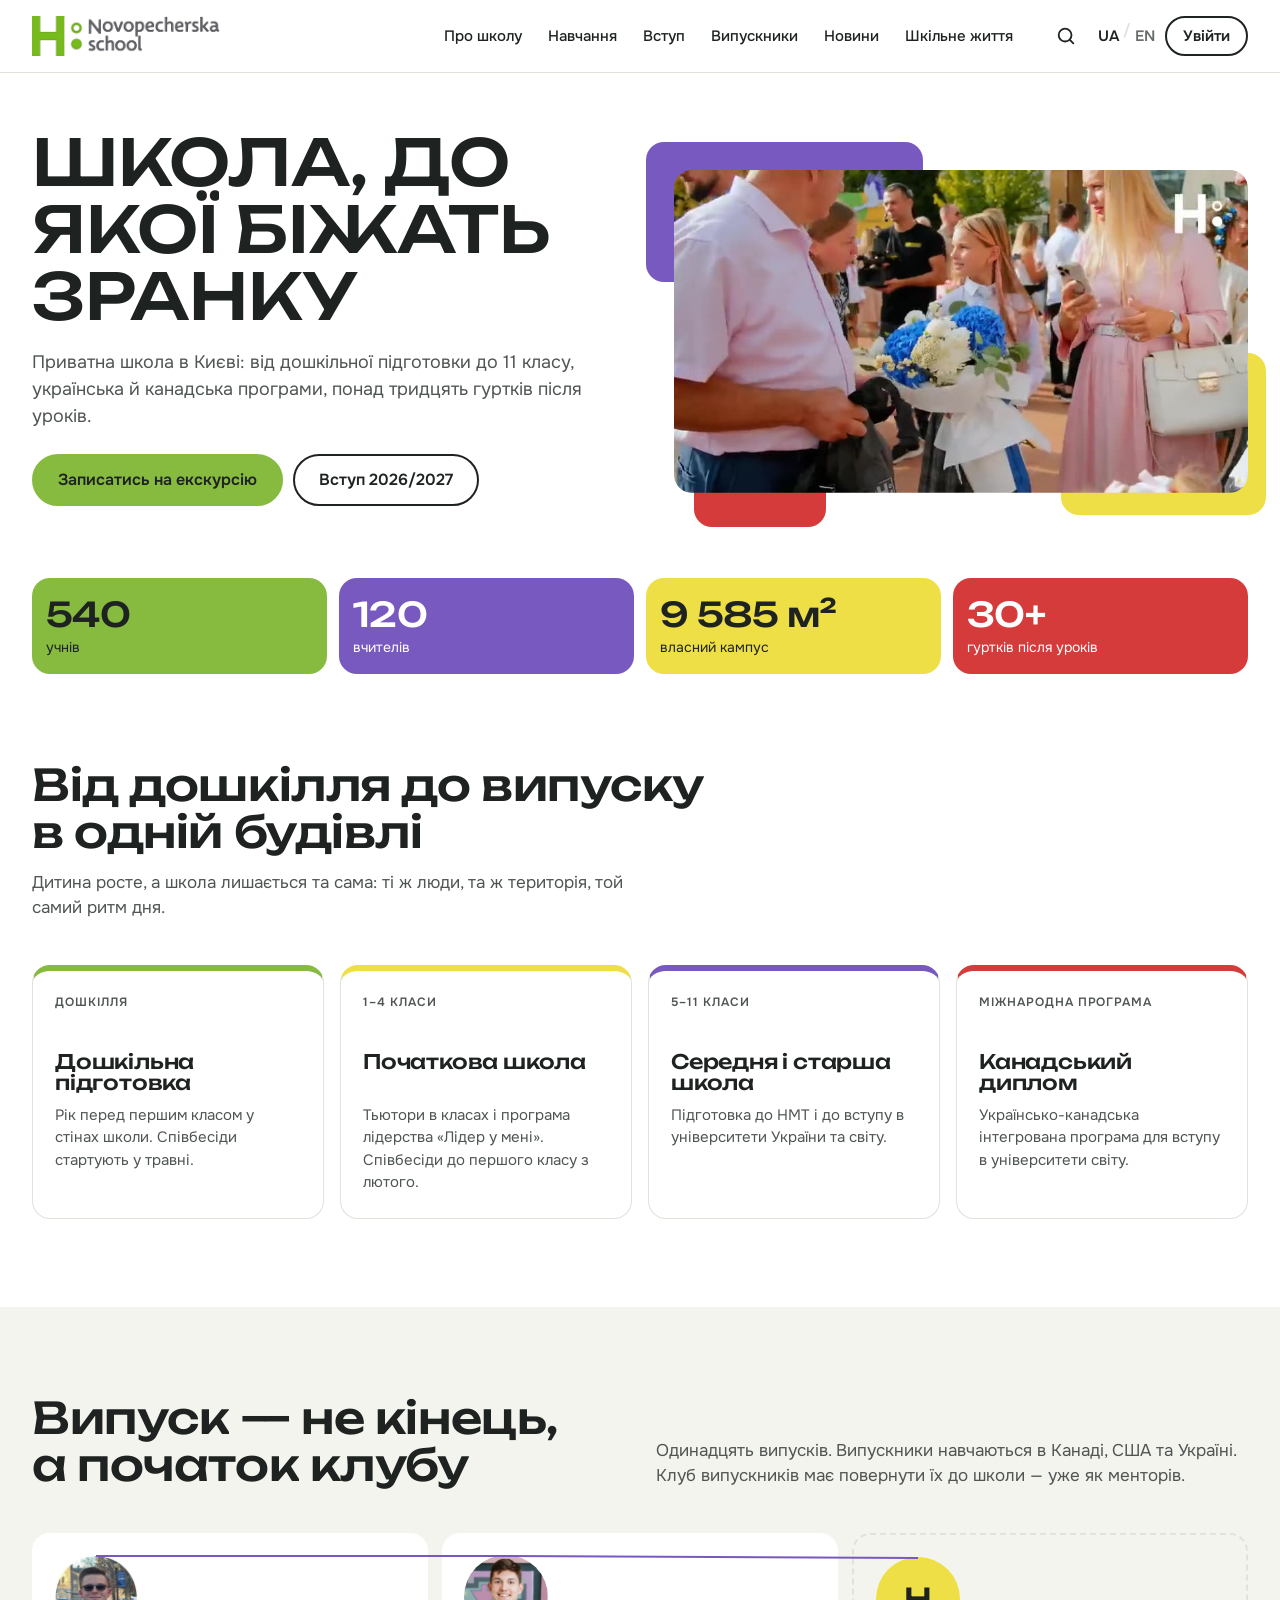
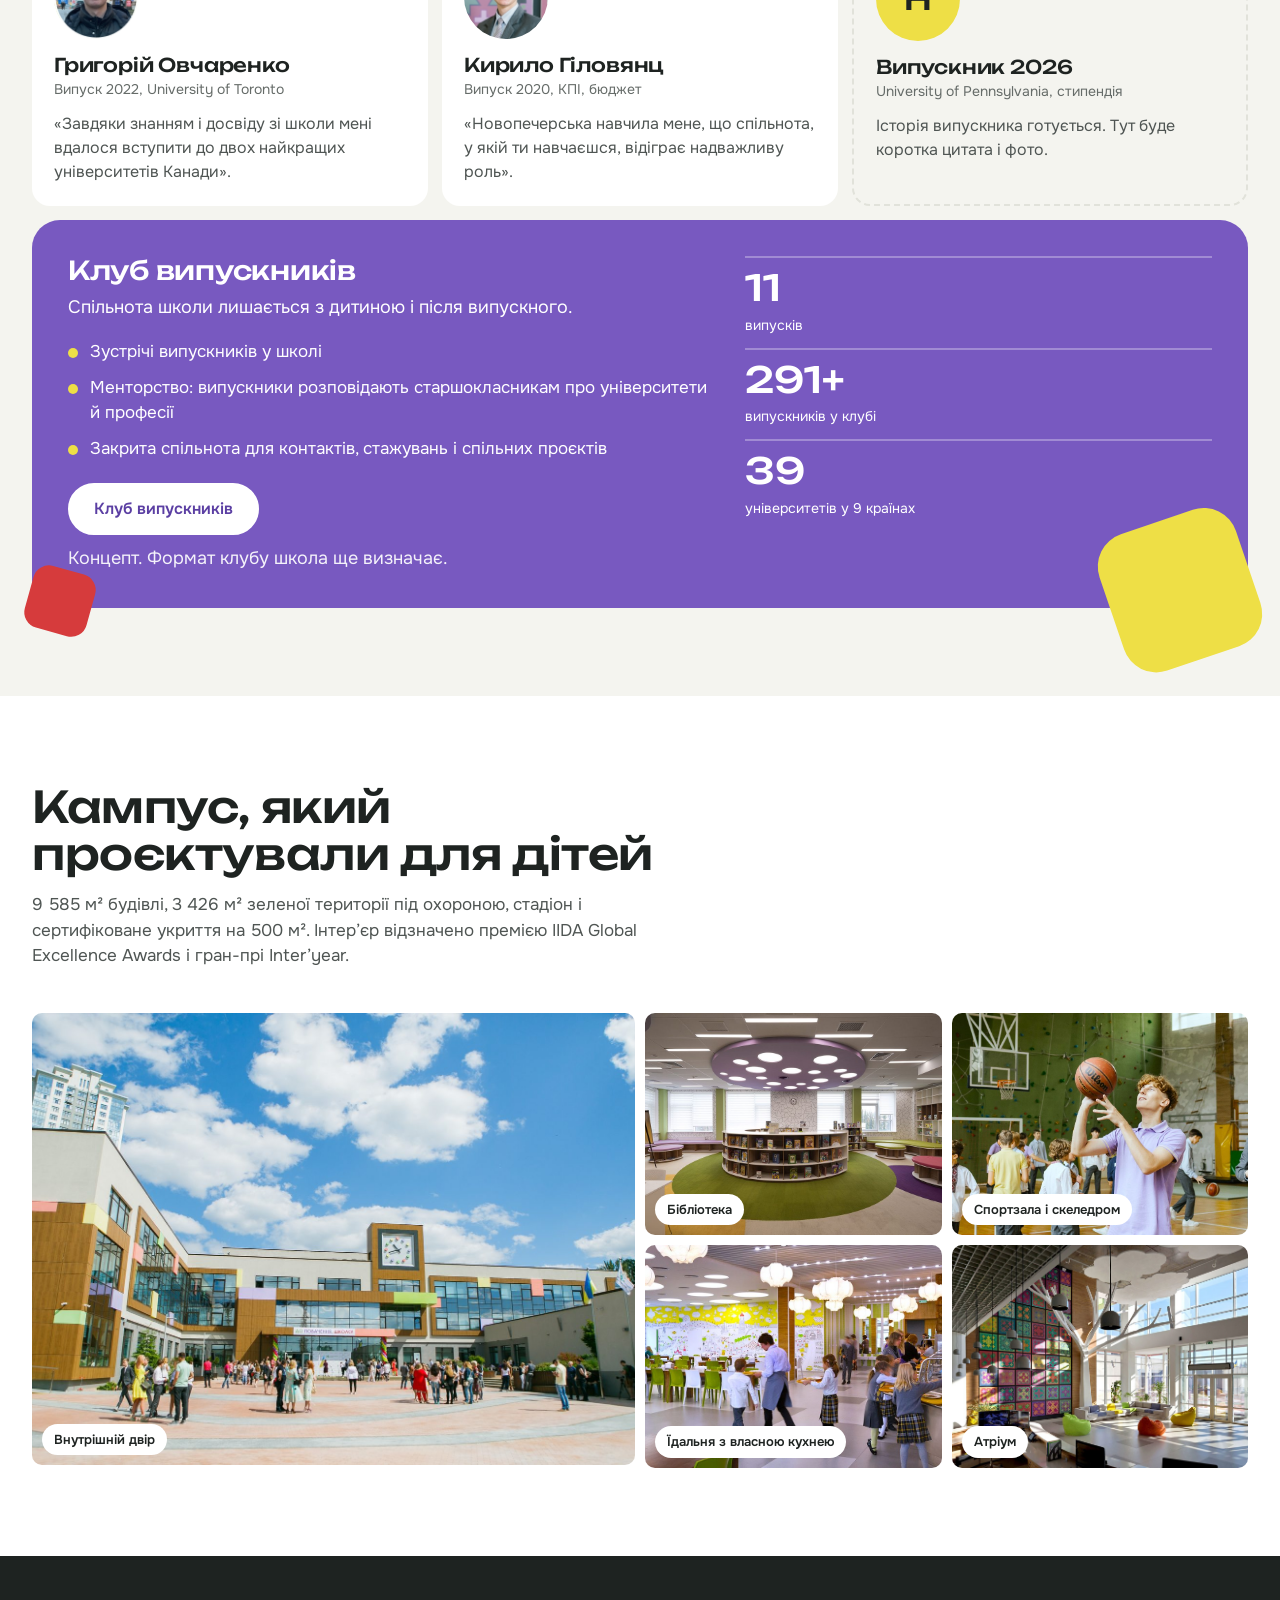
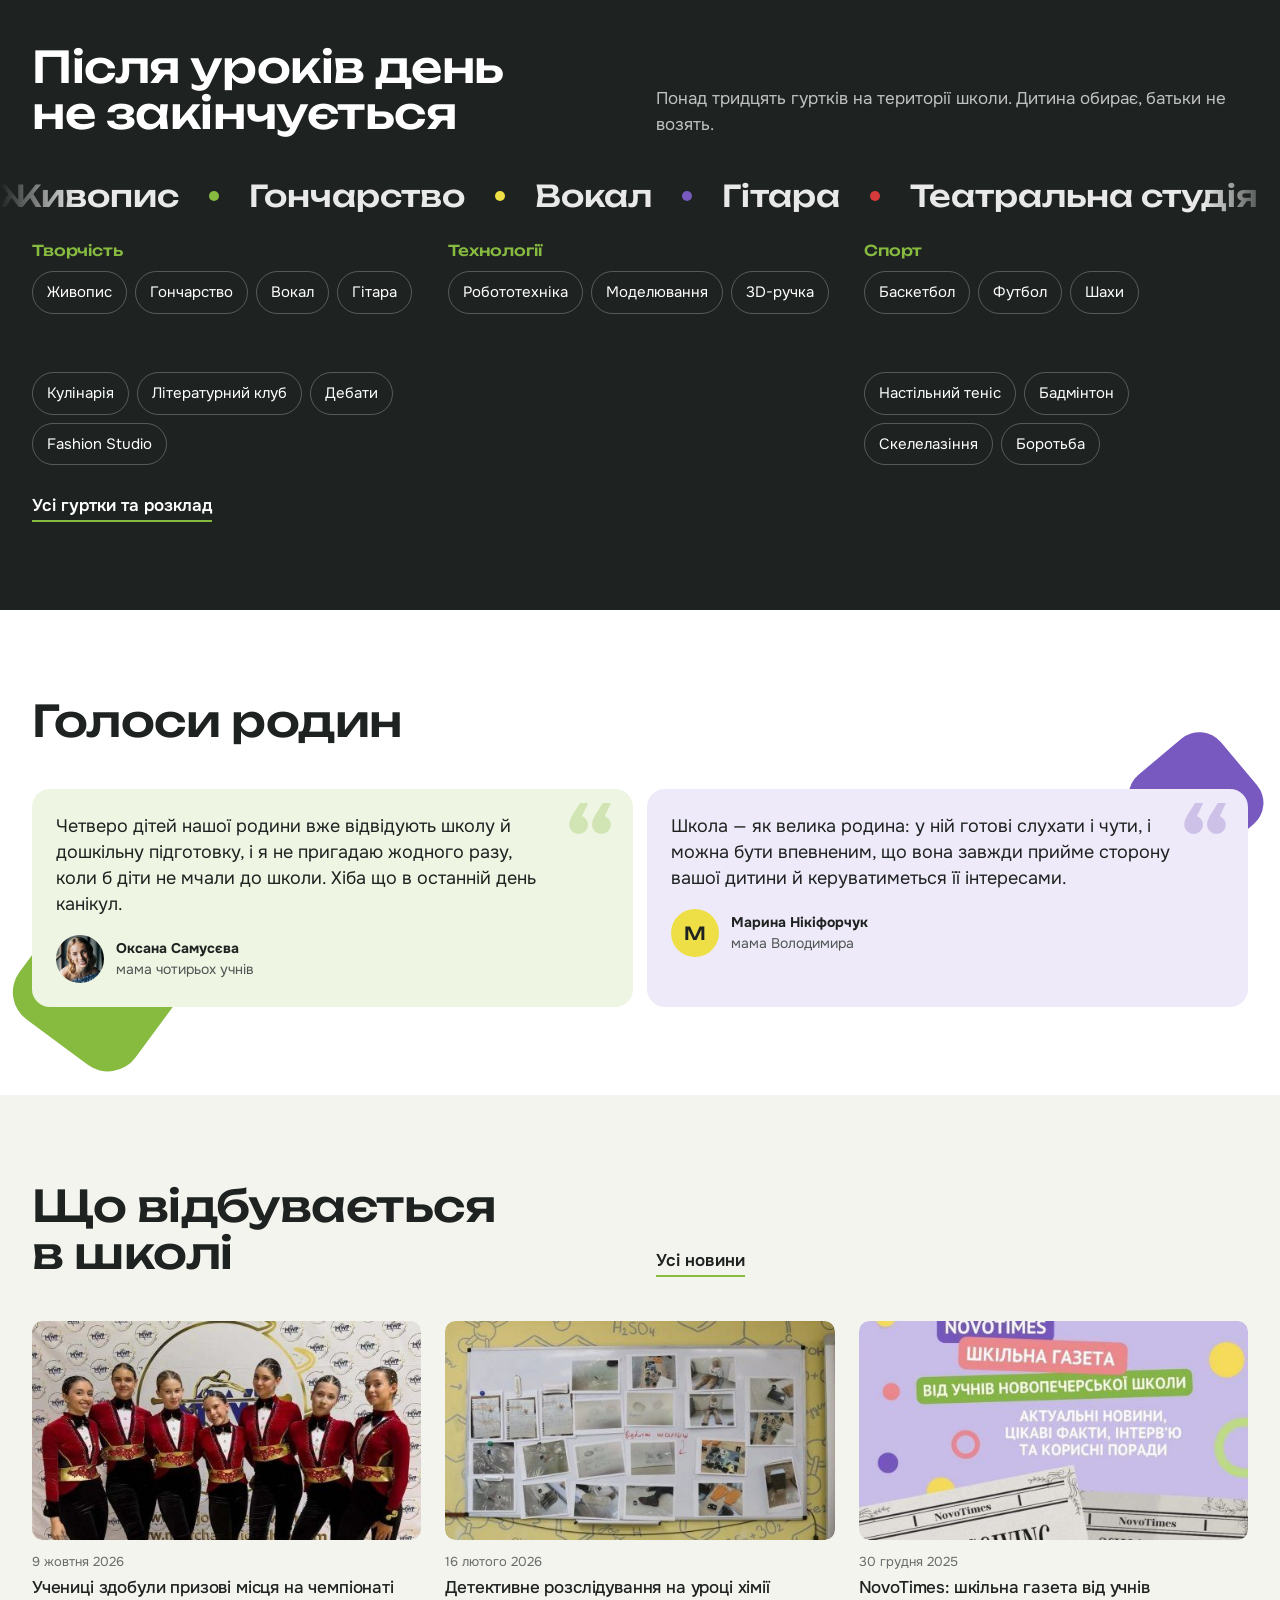
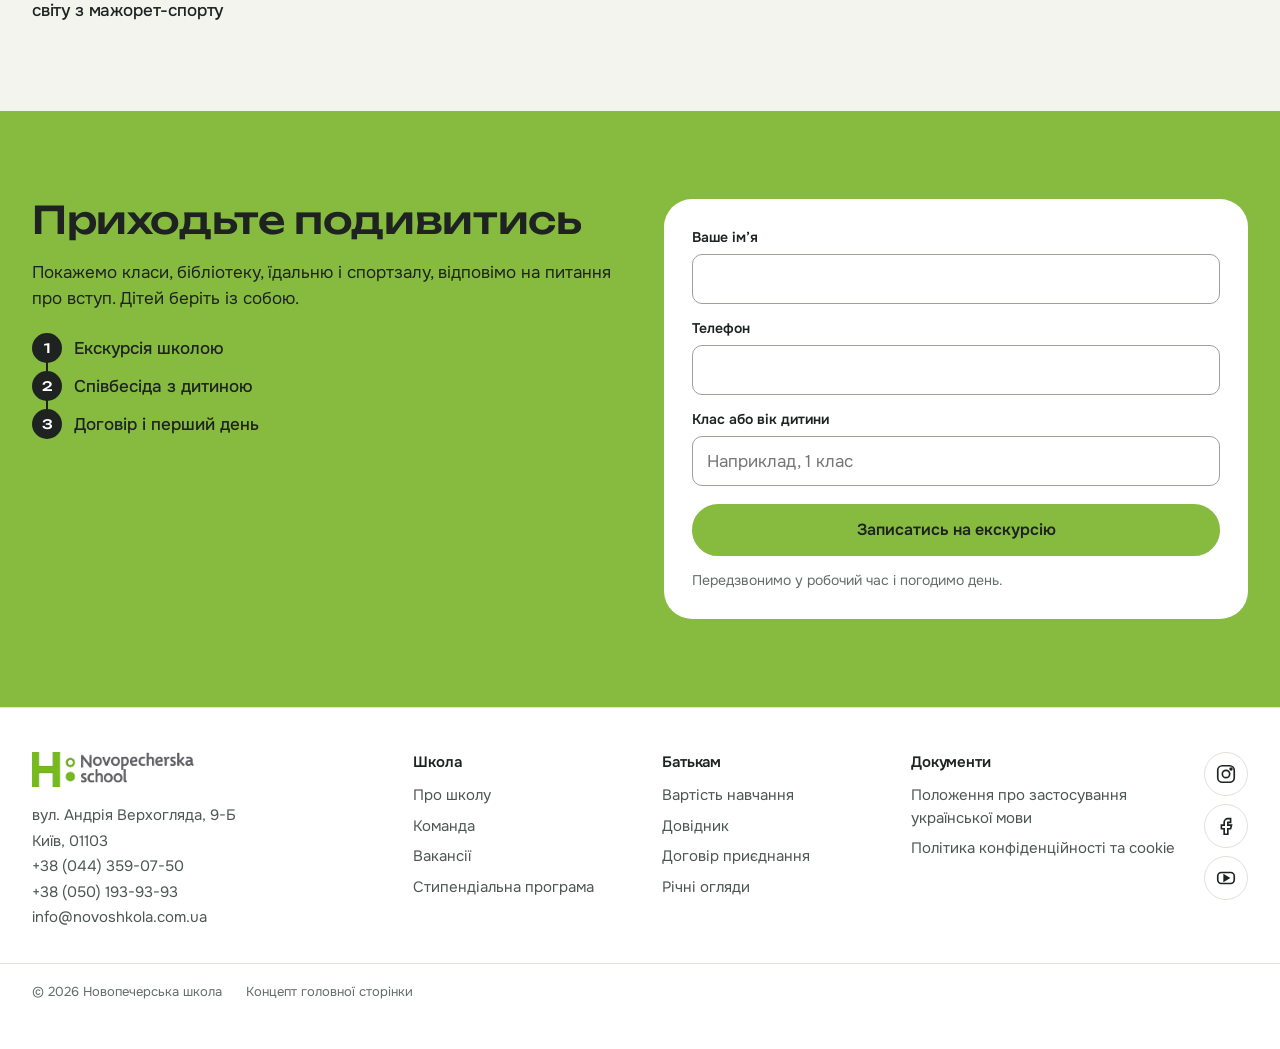
==== commit bfb2e7f5: "concept-v2: маршрут на основній a/ (вибір Сергія), a-route/ прибрано" ====
--- a/concept-v2/a/index.html
+++ b/concept-v2/a/index.html
@@ -60,7 +60,7 @@
   </div>
 </div>
 
-<main id="main">
+<main id="main" data-route>
 
 <!-- Hero -->
 <section class="hero">
--- a/concept-v2/motion.css
+++ b/concept-v2/motion.css
@@ -92,13 +92,13 @@
   html.mo .theme-a .club .shape--red, html.mo .theme-a .quotes .shape--green { left: -4px; }
 }
 
-/* A: the route — a line from the first CTA to the form, drawn by scrolling, with a runner ahead */
+/* A: the route — a line beside the text from the first CTA into the first admission step, drawn by scrolling, with a runner ahead (a-route/ only) */
 html.mo main[data-route] { position: relative; }
 .route { position: absolute; left: 0; top: 0; pointer-events: none; overflow: visible; z-index: 3; }
 .route path { fill: none; stroke: var(--line-strong, #9DA19A); stroke-width: 2; stroke-linecap: round; opacity: .55; }
 .route .dot { fill: var(--paper, #fff); stroke: var(--line-strong, #9DA19A); stroke-width: 2; transition: fill .35s, stroke .35s, r .35s; }
 .route .dot.lit { fill: var(--c); stroke: var(--c); }
-.route .runner { fill: var(--green, #87BB40); }
+.route .runner { fill: var(--green, #87BB40); stroke: var(--paper, #fff); stroke-width: 2; }  /* the white ring keeps it visible on the green section */
 
 /* A: alumni portraits joined by a line into a community */
 [data-connect] { position: relative; }
